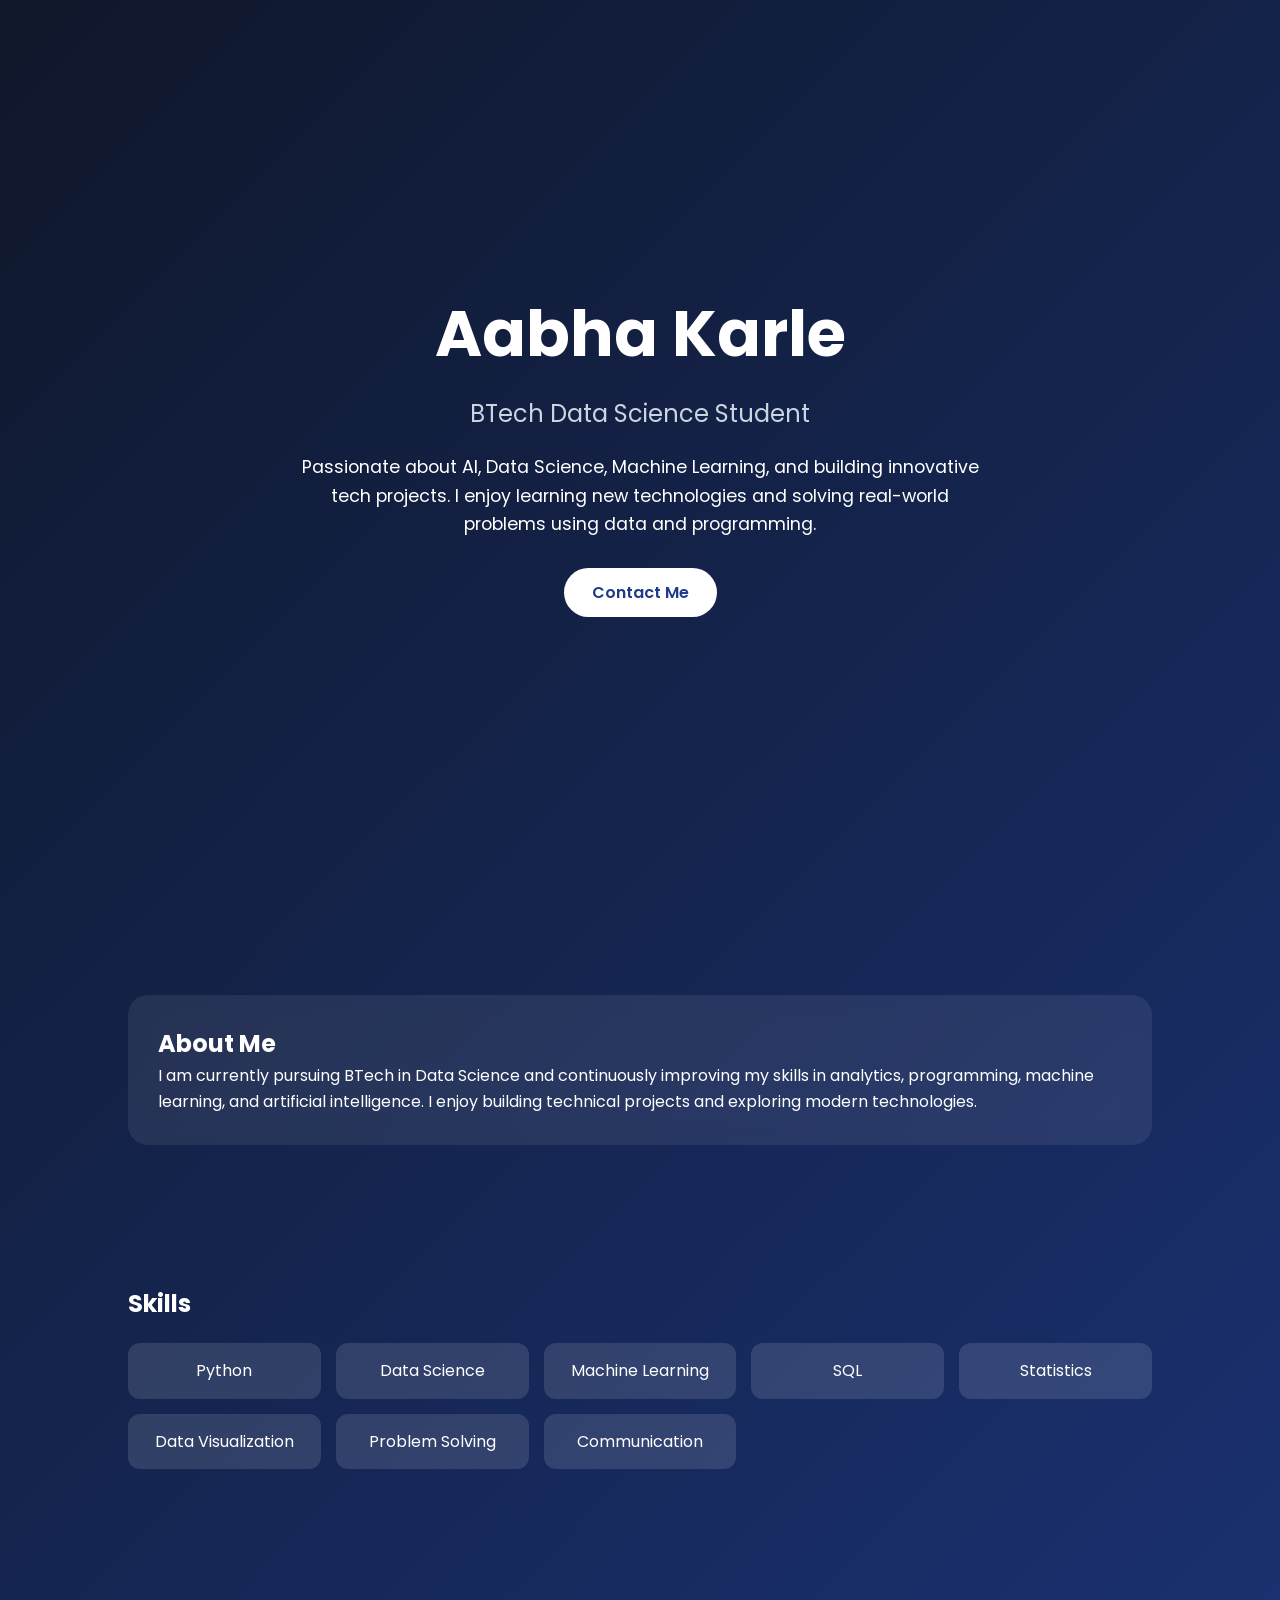
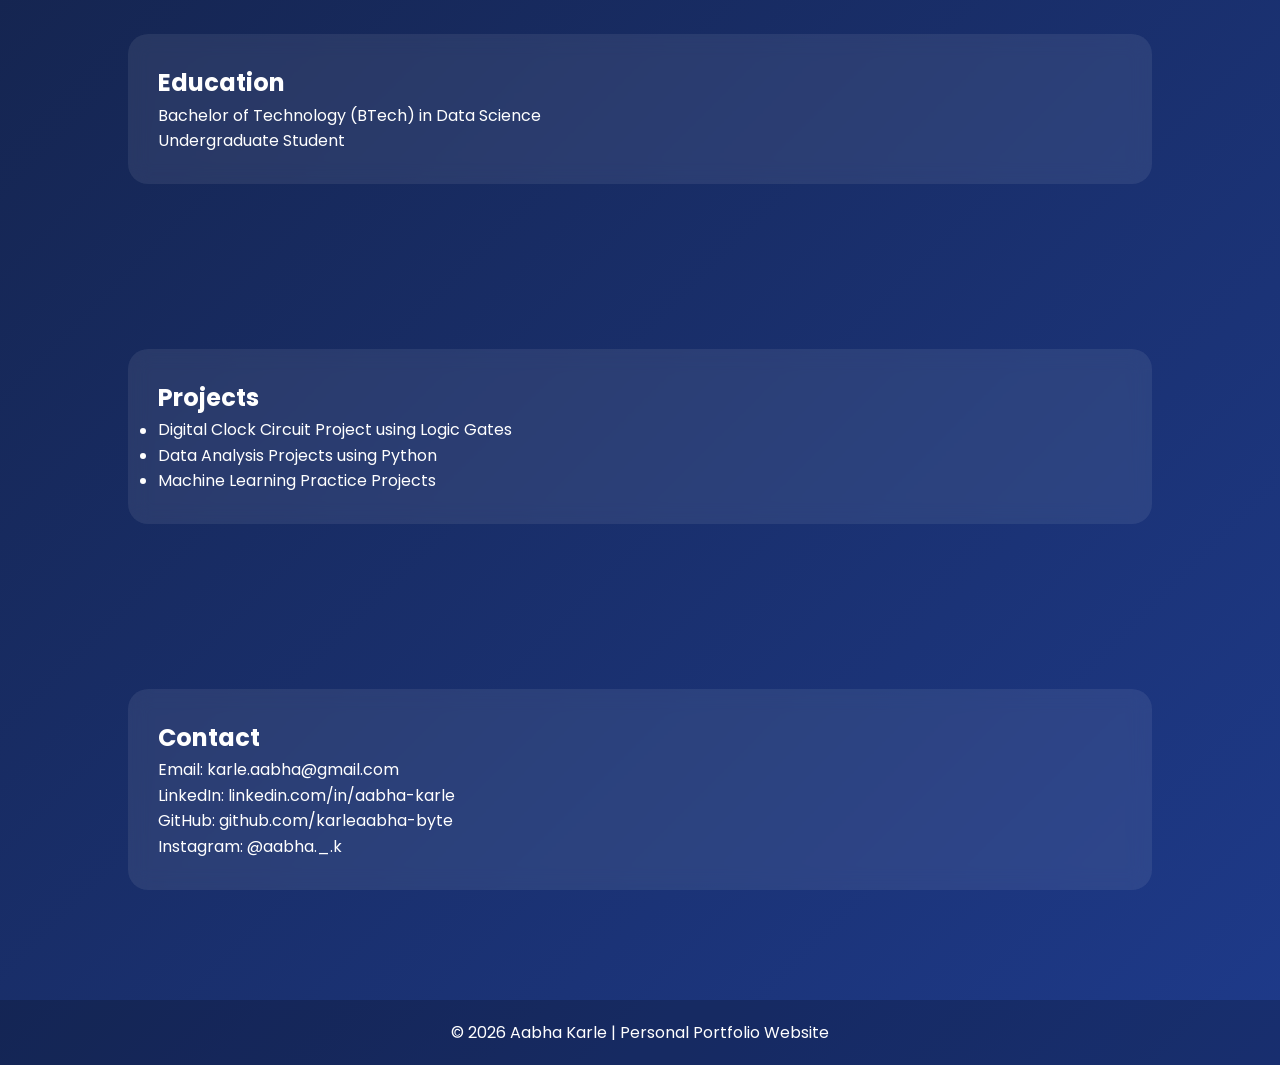
==== index.html @ b0f19ffc "Rename aabha_portfolio.html to index.html" ====
<!DOCTYPE html>
<html lang="en">
<head>
<meta charset="UTF-8">
<meta name="viewport" content="width=device-width, initial-scale=1.0">
<title>Aabha Karle | Portfolio</title>
<link href="https://fonts.googleapis.com/css2?family=Poppins:wght@300;400;600;700&display=swap" rel="stylesheet">
<style>
*{
    margin:0;
    padding:0;
    box-sizing:border-box;
    font-family:'Poppins',sans-serif;
}
body{
    background:linear-gradient(135deg,#0f172a,#1e3a8a);
    color:white;
    line-height:1.6;
}
header{
    min-height:100vh;
    display:flex;
    flex-direction:column;
    justify-content:center;
    align-items:center;
    text-align:center;
    padding:20px;
}
header h1{
    font-size:4rem;
    margin-bottom:10px;
}
header h2{
    font-weight:400;
    color:#cbd5e1;
    margin-bottom:20px;
}
header p{
    max-width:700px;
    font-size:1.1rem;
}
.btn{
    margin-top:30px;
    padding:12px 28px;
    background:white;
    color:#1e3a8a;
    text-decoration:none;
    border-radius:30px;
    font-weight:600;
}
section{
    padding:70px 10%;
}
.card{
    background:rgba(255,255,255,0.08);
    backdrop-filter:blur(10px);
    padding:30px;
    border-radius:20px;
    margin-top:25px;
}
.skills{
    display:grid;
    grid-template-columns:repeat(auto-fit,minmax(180px,1fr));
    gap:15px;
    margin-top:20px;
}
.skill{
    background:rgba(255,255,255,0.12);
    padding:15px;
    border-radius:12px;
    text-align:center;
}
.contact a{
    color:white;
    text-decoration:none;
}
footer{
    text-align:center;
    padding:20px;
    background:rgba(0,0,0,0.2);
    margin-top:40px;
}
</style>
</head>
<body>

<header>
    <h1>Aabha Karle</h1>
    <h2>BTech Data Science Student</h2>
    <p>
        Passionate about AI, Data Science, Machine Learning, and building innovative tech projects.
        I enjoy learning new technologies and solving real-world problems using data and programming.
    </p>
    <a class="btn" href="#contact">Contact Me</a>
</header>

<section>
    <div class="card">
        <h2>About Me</h2>
        <p>
            I am currently pursuing BTech in Data Science and continuously improving my skills in analytics,
            programming, machine learning, and artificial intelligence. I enjoy building technical projects
            and exploring modern technologies.
        </p>
    </div>
</section>

<section>
    <h2>Skills</h2>
    <div class="skills">
        <div class="skill">Python</div>
        <div class="skill">Data Science</div>
        <div class="skill">Machine Learning</div>
        <div class="skill">SQL</div>
        <div class="skill">Statistics</div>
        <div class="skill">Data Visualization</div>
        <div class="skill">Problem Solving</div>
        <div class="skill">Communication</div>
    </div>
</section>

<section>
    <div class="card">
        <h2>Education</h2>
        <p>Bachelor of Technology (BTech) in Data Science</p>
        <p>Undergraduate Student</p>
    </div>
</section>

<section>
    <div class="card">
        <h2>Projects</h2>
        <ul>
            <li>Digital Clock Circuit Project using Logic Gates</li>
            <li>Data Analysis Projects using Python</li>
            <li>Machine Learning Practice Projects</li>
        </ul>
    </div>
</section>

<section id="contact">
    <div class="card contact">
        <h2>Contact</h2>
        <p>Email: <a href="mailto:karle.aabha@gmail.com">karle.aabha@gmail.com</a></p>
        <p>LinkedIn: <a href="https://www.linkedin.com/in/aabha-karle" target="_blank">linkedin.com/in/aabha-karle</a></p>
        <p>GitHub: <a href="https://github.com/karleaabha-byte" target="_blank">github.com/karleaabha-byte</a></p>
        <p>Instagram: <a href="https://instagram.com/aabha._.k" target="_blank">@aabha._.k</a></p>
    </div>
</section>

<footer>
    © 2026 Aabha Karle | Personal Portfolio Website
</footer>

</body>
</html>
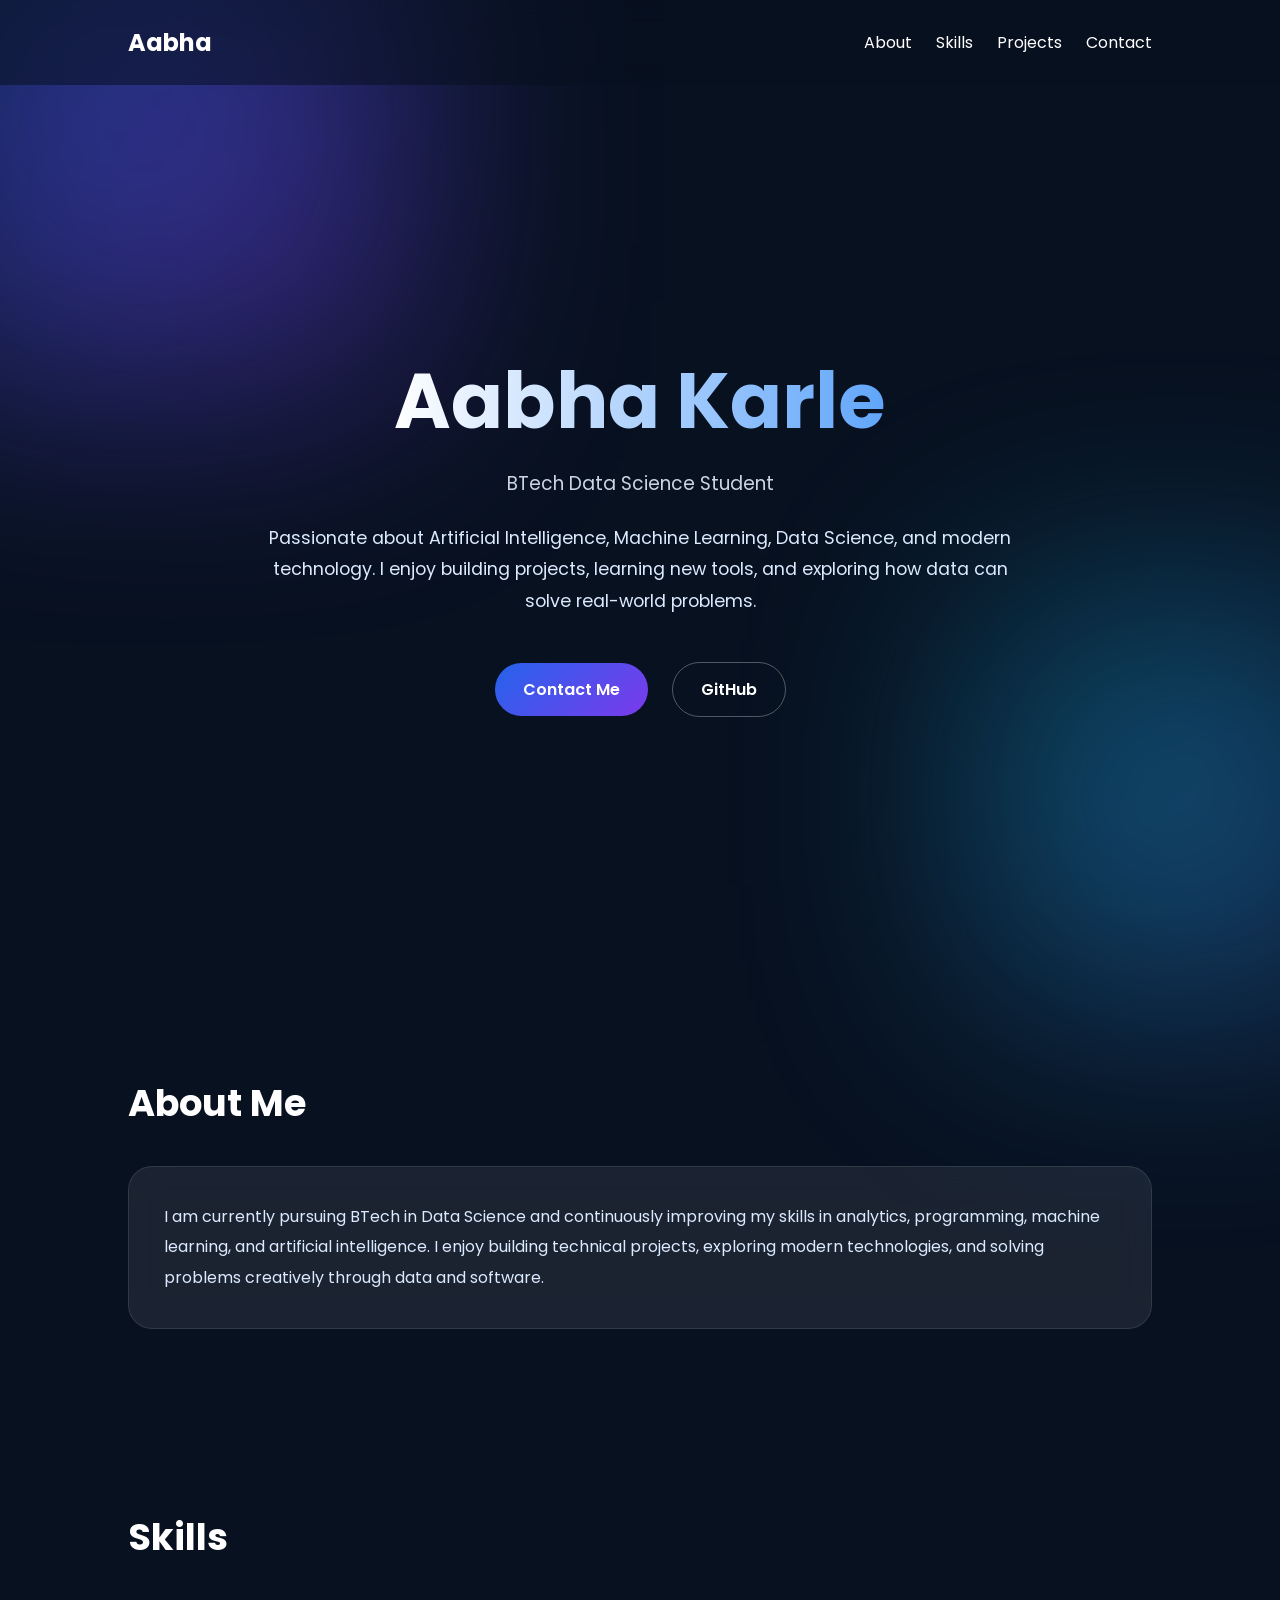
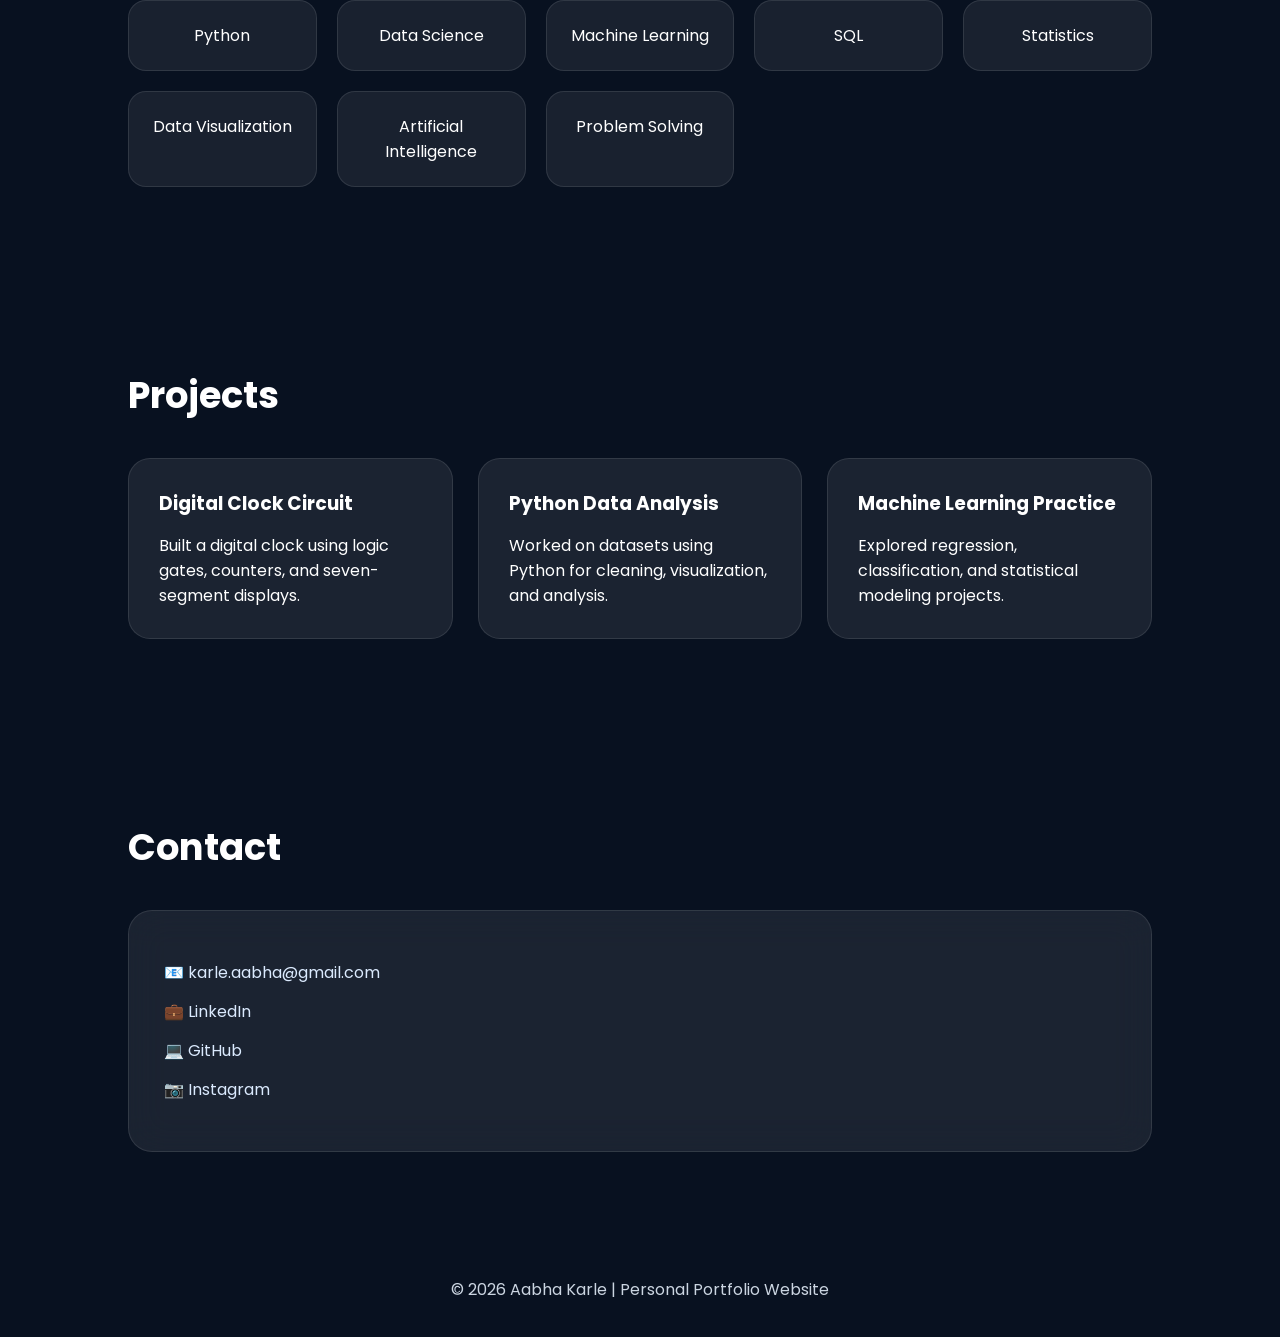
==== commit 511527bf: "Rename aabha_pretty_portfolio.html to index.html" ====
--- a/index.html
+++ b/index.html
@@ -5,7 +5,9 @@
 <meta charset="UTF-8">
 <meta name="viewport" content="width=device-width, initial-scale=1.0">
 <title>Aabha Karle | Portfolio</title>
-<link href="https://fonts.googleapis.com/css2?family=Poppins:wght@300;400;600;700&display=swap" rel="stylesheet">
+
+<link href="https://fonts.googleapis.com/css2?family=Poppins:wght@300;400;500;600;700&display=swap" rel="stylesheet">
+
 <style>
 *{
     margin:0;
@@ -13,139 +15,301 @@
     box-sizing:border-box;
     font-family:'Poppins',sans-serif;
 }
+
 body{
-    background:linear-gradient(135deg,#0f172a,#1e3a8a);
+    background:#081120;
     color:white;
-    line-height:1.6;
-}
-header{
+    overflow-x:hidden;
+}
+
+body::before{
+    content:'';
+    position:fixed;
+    width:500px;
+    height:500px;
+    background:linear-gradient(135deg,#2563eb,#7c3aed);
+    filter:blur(120px);
+    top:-120px;
+    left:-100px;
+    opacity:0.5;
+    z-index:-1;
+}
+
+body::after{
+    content:'';
+    position:fixed;
+    width:400px;
+    height:400px;
+    background:linear-gradient(135deg,#06b6d4,#3b82f6);
+    filter:blur(120px);
+    bottom:-100px;
+    right:-100px;
+    opacity:0.4;
+    z-index:-1;
+}
+
+nav{
+    display:flex;
+    justify-content:space-between;
+    align-items:center;
+    padding:25px 10%;
+    position:sticky;
+    top:0;
+    backdrop-filter:blur(12px);
+    background:rgba(8,17,32,0.55);
+}
+
+nav h2{
+    font-size:1.5rem;
+}
+
+nav a{
+    color:white;
+    text-decoration:none;
+    margin-left:20px;
+    transition:0.3s;
+}
+
+nav a:hover{
+    color:#60a5fa;
+}
+
+.hero{
     min-height:100vh;
     display:flex;
     flex-direction:column;
     justify-content:center;
     align-items:center;
     text-align:center;
-    padding:20px;
-}
-header h1{
-    font-size:4rem;
-    margin-bottom:10px;
-}
-header h2{
+    padding:40px 20px;
+}
+
+.hero h1{
+    font-size:4.8rem;
+    font-weight:700;
+    background:linear-gradient(to right,#ffffff,#60a5fa);
+    -webkit-background-clip:text;
+    -webkit-text-fill-color:transparent;
+}
+
+.hero h3{
+    margin-top:10px;
+    color:#cbd5e1;
     font-weight:400;
-    color:#cbd5e1;
-    margin-bottom:20px;
-}
-header p{
-    max-width:700px;
+}
+
+.hero p{
+    margin-top:25px;
+    max-width:750px;
+    color:#dbeafe;
+    line-height:1.8;
     font-size:1.1rem;
 }
+
+.hero-btns{
+    margin-top:35px;
+}
+
 .btn{
-    margin-top:30px;
-    padding:12px 28px;
-    background:white;
-    color:#1e3a8a;
+    display:inline-block;
+    padding:14px 28px;
+    border-radius:40px;
     text-decoration:none;
-    border-radius:30px;
+    margin:10px;
     font-weight:600;
-}
+    transition:0.3s;
+}
+
+.primary{
+    background:linear-gradient(135deg,#2563eb,#7c3aed);
+    color:white;
+}
+
+.secondary{
+    border:1px solid rgba(255,255,255,0.3);
+    color:white;
+}
+
+.btn:hover{
+    transform:translateY(-4px);
+}
+
 section{
-    padding:70px 10%;
-}
-.card{
+    padding:90px 10%;
+}
+
+.section-title{
+    font-size:2.3rem;
+    margin-bottom:35px;
+}
+
+.glass{
     background:rgba(255,255,255,0.08);
-    backdrop-filter:blur(10px);
-    padding:30px;
-    border-radius:20px;
-    margin-top:25px;
-}
-.skills{
+    border:1px solid rgba(255,255,255,0.1);
+    backdrop-filter:blur(18px);
+    border-radius:24px;
+    padding:35px;
+}
+
+.about p{
+    color:#dbeafe;
+    line-height:1.9;
+}
+
+.skills-grid{
     display:grid;
     grid-template-columns:repeat(auto-fit,minmax(180px,1fr));
-    gap:15px;
-    margin-top:20px;
-}
-.skill{
+    gap:20px;
+}
+
+.skill-card{
+    background:rgba(255,255,255,0.07);
+    border:1px solid rgba(255,255,255,0.1);
+    padding:22px;
+    border-radius:18px;
+    text-align:center;
+    transition:0.3s;
+}
+
+.skill-card:hover{
+    transform:translateY(-6px);
     background:rgba(255,255,255,0.12);
-    padding:15px;
-    border-radius:12px;
-    text-align:center;
-}
-.contact a{
-    color:white;
+}
+
+.projects{
+    display:grid;
+    grid-template-columns:repeat(auto-fit,minmax(280px,1fr));
+    gap:25px;
+}
+
+.project-card{
+    background:rgba(255,255,255,0.08);
+    border-radius:22px;
+    padding:30px;
+    border:1px solid rgba(255,255,255,0.1);
+    transition:0.3s;
+}
+
+.project-card:hover{
+    transform:translateY(-6px);
+}
+
+.project-card h3{
+    margin-bottom:15px;
+}
+
+.contact-links a{
+    display:block;
+    margin:14px 0;
+    color:#dbeafe;
     text-decoration:none;
 }
+
 footer{
     text-align:center;
-    padding:20px;
-    background:rgba(0,0,0,0.2);
-    margin-top:40px;
+    padding:35px;
+    color:#cbd5e1;
+}
+
+@media(max-width:768px){
+    .hero h1{
+        font-size:3rem;
+    }
+
+    nav{
+        padding:20px;
+    }
+
+    section{
+        padding:70px 6%;
+    }
 }
 </style>
 </head>
+
 <body>
 
-<header>
+<nav>
+    <h2>Aabha</h2>
+    <div>
+        <a href="#about">About</a>
+        <a href="#skills">Skills</a>
+        <a href="#projects">Projects</a>
+        <a href="#contact">Contact</a>
+    </div>
+</nav>
+
+<section class="hero">
     <h1>Aabha Karle</h1>
-    <h2>BTech Data Science Student</h2>
+    <h3>BTech Data Science Student</h3>
+
     <p>
-        Passionate about AI, Data Science, Machine Learning, and building innovative tech projects.
-        I enjoy learning new technologies and solving real-world problems using data and programming.
+        Passionate about Artificial Intelligence, Machine Learning, Data Science, and modern technology.
+        I enjoy building projects, learning new tools, and exploring how data can solve real-world problems.
     </p>
-    <a class="btn" href="#contact">Contact Me</a>
-</header>
-
-<section>
-    <div class="card">
-        <h2>About Me</h2>
+
+    <div class="hero-btns">
+        <a class="btn primary" href="#contact">Contact Me</a>
+        <a class="btn secondary" href="https://github.com/karleaabha-byte" target="_blank">GitHub</a>
+    </div>
+</section>
+
+<section id="about">
+    <h2 class="section-title">About Me</h2>
+
+    <div class="glass about">
         <p>
             I am currently pursuing BTech in Data Science and continuously improving my skills in analytics,
-            programming, machine learning, and artificial intelligence. I enjoy building technical projects
-            and exploring modern technologies.
+            programming, machine learning, and artificial intelligence. I enjoy building technical projects,
+            exploring modern technologies, and solving problems creatively through data and software.
         </p>
     </div>
 </section>
 
-<section>
-    <h2>Skills</h2>
-    <div class="skills">
-        <div class="skill">Python</div>
-        <div class="skill">Data Science</div>
-        <div class="skill">Machine Learning</div>
-        <div class="skill">SQL</div>
-        <div class="skill">Statistics</div>
-        <div class="skill">Data Visualization</div>
-        <div class="skill">Problem Solving</div>
-        <div class="skill">Communication</div>
-    </div>
-</section>
-
-<section>
-    <div class="card">
-        <h2>Education</h2>
-        <p>Bachelor of Technology (BTech) in Data Science</p>
-        <p>Undergraduate Student</p>
-    </div>
-</section>
-
-<section>
-    <div class="card">
-        <h2>Projects</h2>
-        <ul>
-            <li>Digital Clock Circuit Project using Logic Gates</li>
-            <li>Data Analysis Projects using Python</li>
-            <li>Machine Learning Practice Projects</li>
-        </ul>
+<section id="skills">
+    <h2 class="section-title">Skills</h2>
+
+    <div class="skills-grid">
+        <div class="skill-card">Python</div>
+        <div class="skill-card">Data Science</div>
+        <div class="skill-card">Machine Learning</div>
+        <div class="skill-card">SQL</div>
+        <div class="skill-card">Statistics</div>
+        <div class="skill-card">Data Visualization</div>
+        <div class="skill-card">Artificial Intelligence</div>
+        <div class="skill-card">Problem Solving</div>
+    </div>
+</section>
+
+<section id="projects">
+    <h2 class="section-title">Projects</h2>
+
+    <div class="projects">
+        <div class="project-card">
+            <h3>Digital Clock Circuit</h3>
+            <p>Built a digital clock using logic gates, counters, and seven-segment displays.</p>
+        </div>
+
+        <div class="project-card">
+            <h3>Python Data Analysis</h3>
+            <p>Worked on datasets using Python for cleaning, visualization, and analysis.</p>
+        </div>
+
+        <div class="project-card">
+            <h3>Machine Learning Practice</h3>
+            <p>Explored regression, classification, and statistical modeling projects.</p>
+        </div>
     </div>
 </section>
 
 <section id="contact">
-    <div class="card contact">
-        <h2>Contact</h2>
-        <p>Email: <a href="mailto:karle.aabha@gmail.com">karle.aabha@gmail.com</a></p>
-        <p>LinkedIn: <a href="https://www.linkedin.com/in/aabha-karle" target="_blank">linkedin.com/in/aabha-karle</a></p>
-        <p>GitHub: <a href="https://github.com/karleaabha-byte" target="_blank">github.com/karleaabha-byte</a></p>
-        <p>Instagram: <a href="https://instagram.com/aabha._.k" target="_blank">@aabha._.k</a></p>
+    <h2 class="section-title">Contact</h2>
+
+    <div class="glass contact-links">
+        <a href="mailto:karle.aabha@gmail.com">📧 karle.aabha@gmail.com</a>
+        <a href="https://www.linkedin.com/in/aabha-karle" target="_blank">💼 LinkedIn</a>
+        <a href="https://github.com/karleaabha-byte" target="_blank">💻 GitHub</a>
+        <a href="https://instagram.com/aabha._.k" target="_blank">📷 Instagram</a>
     </div>
 </section>
 
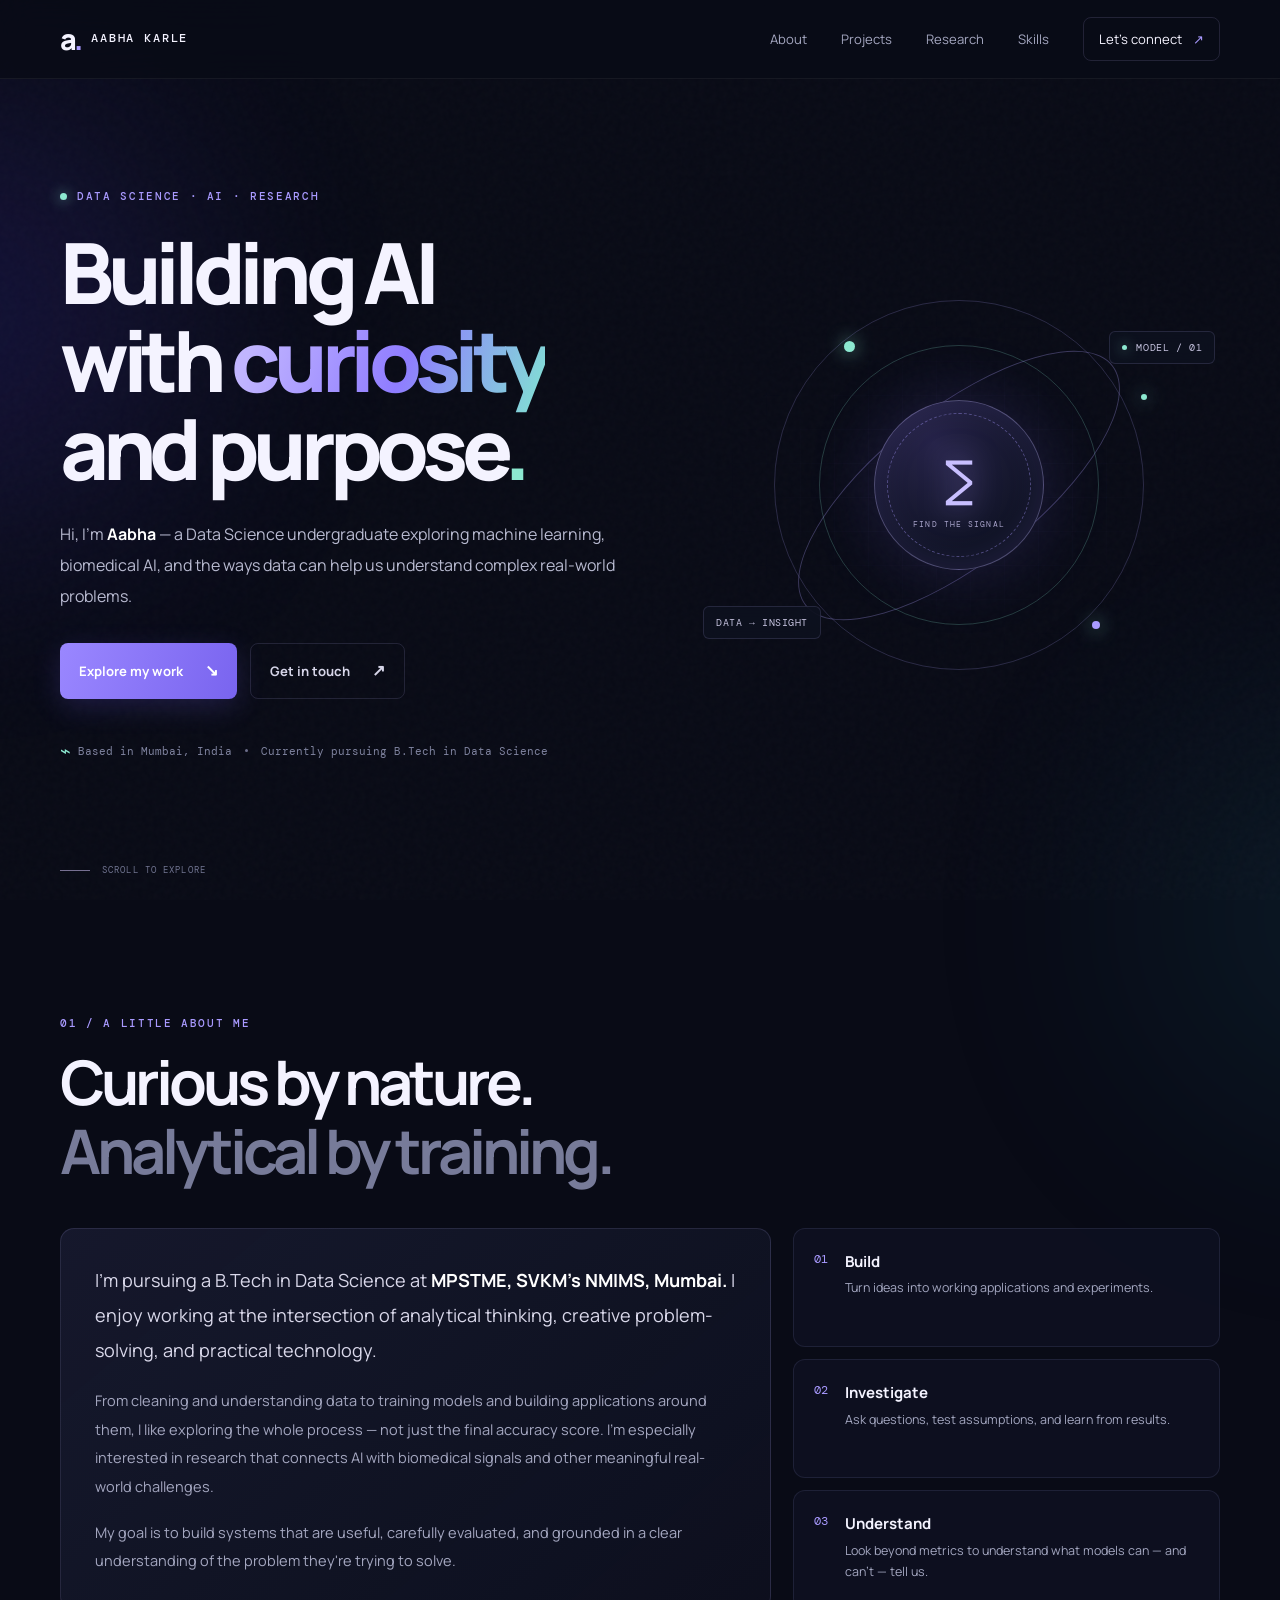
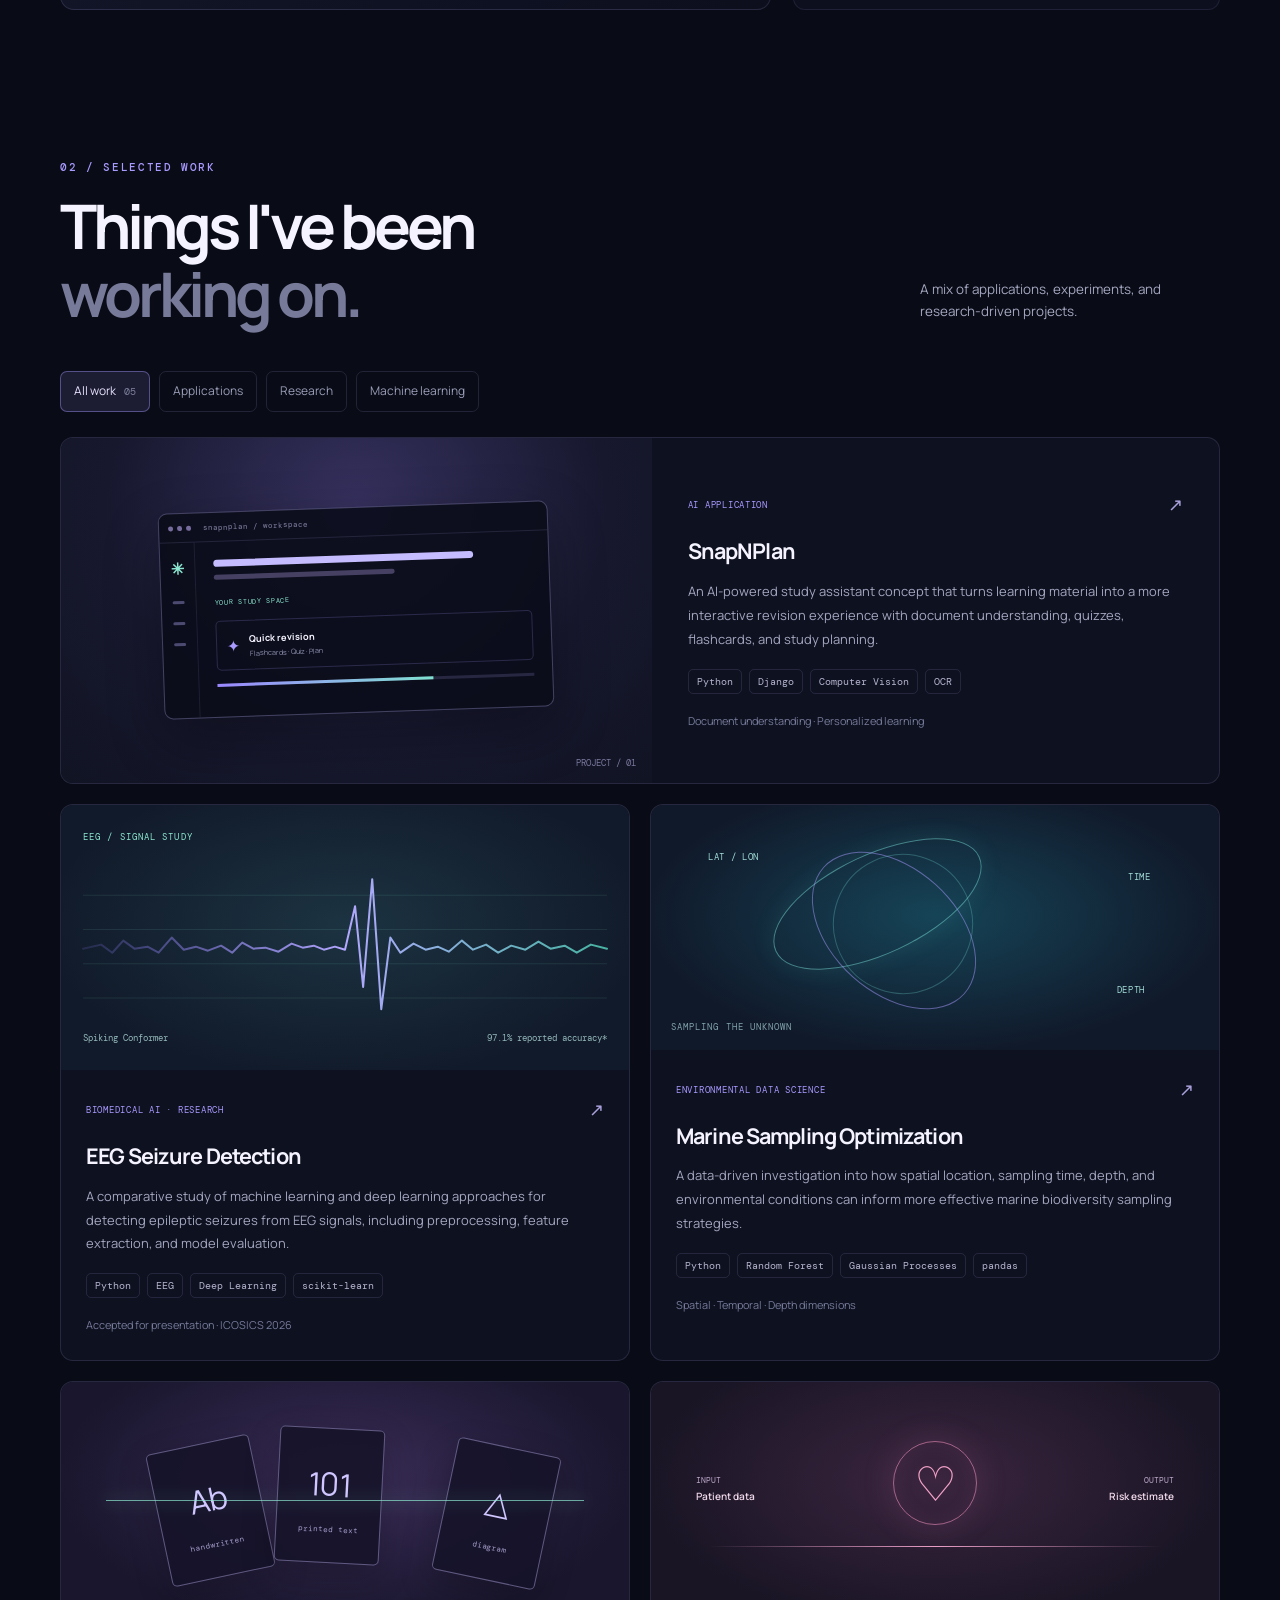
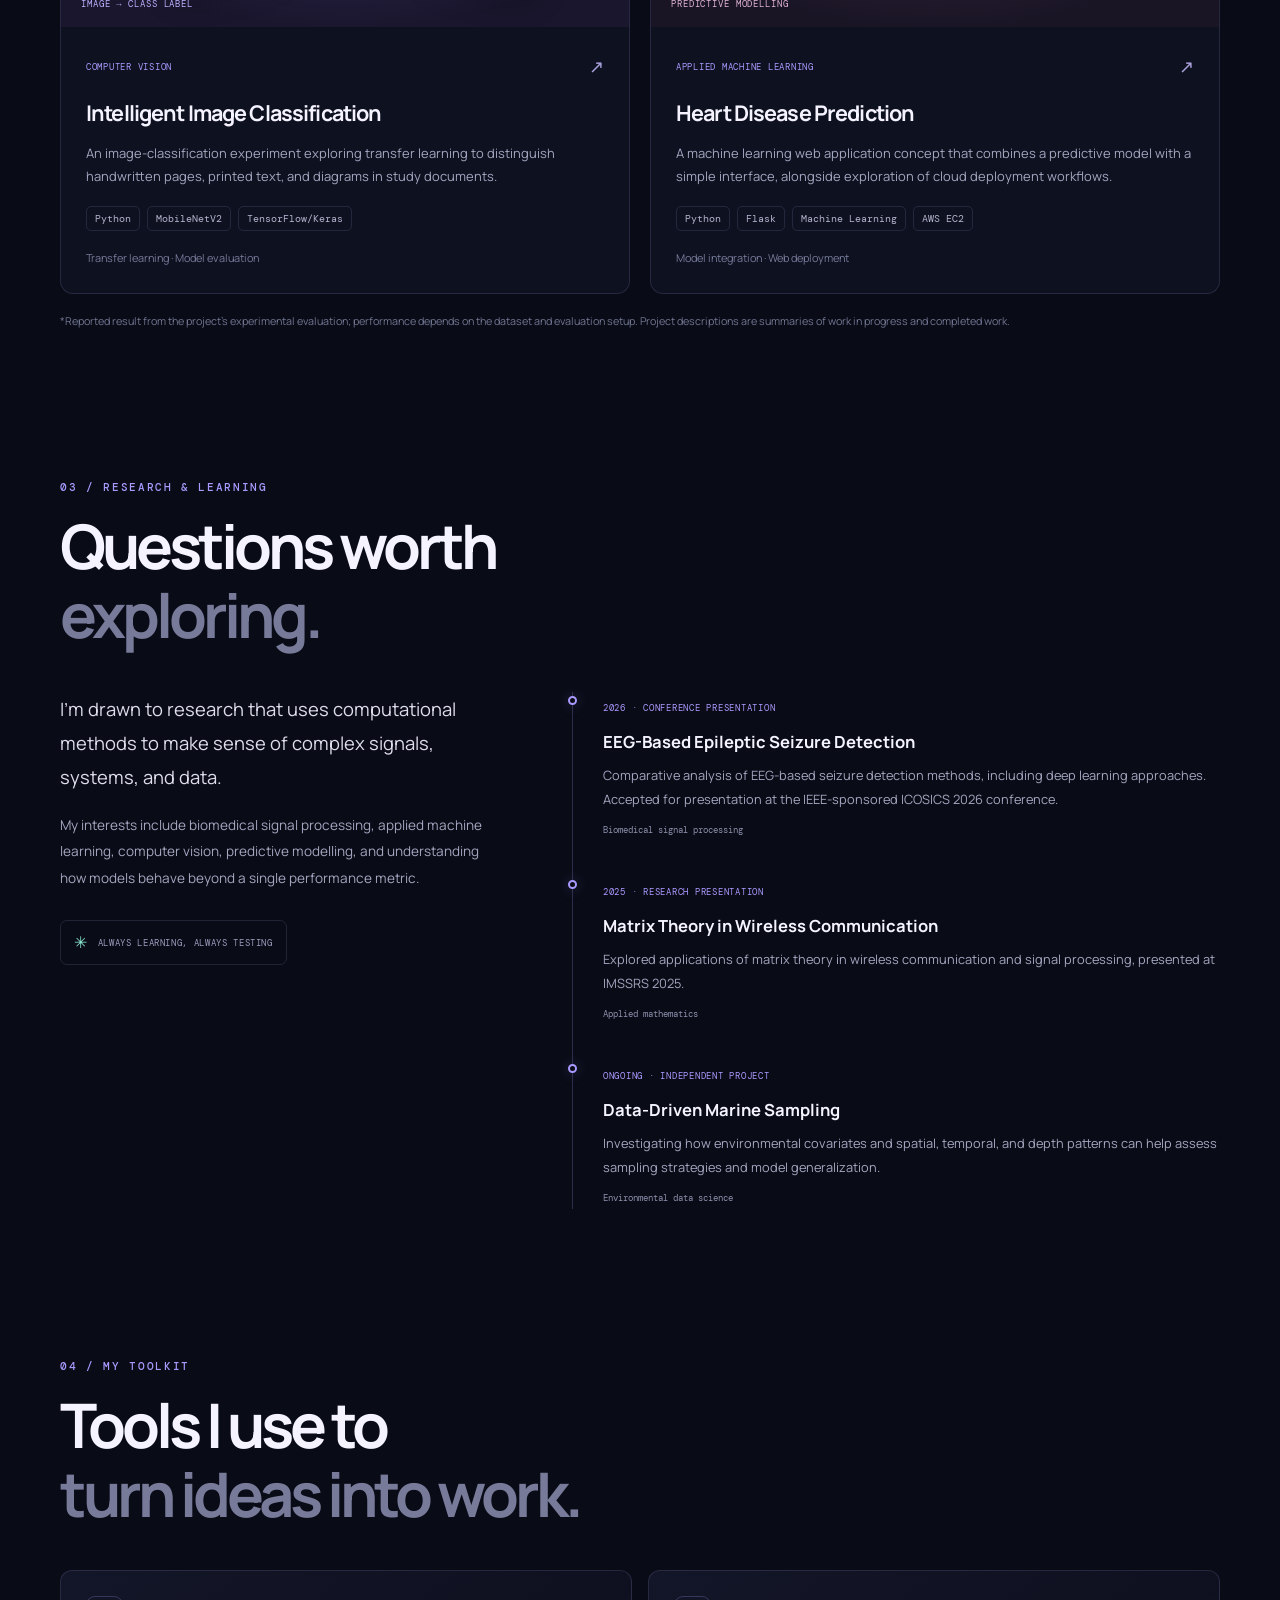
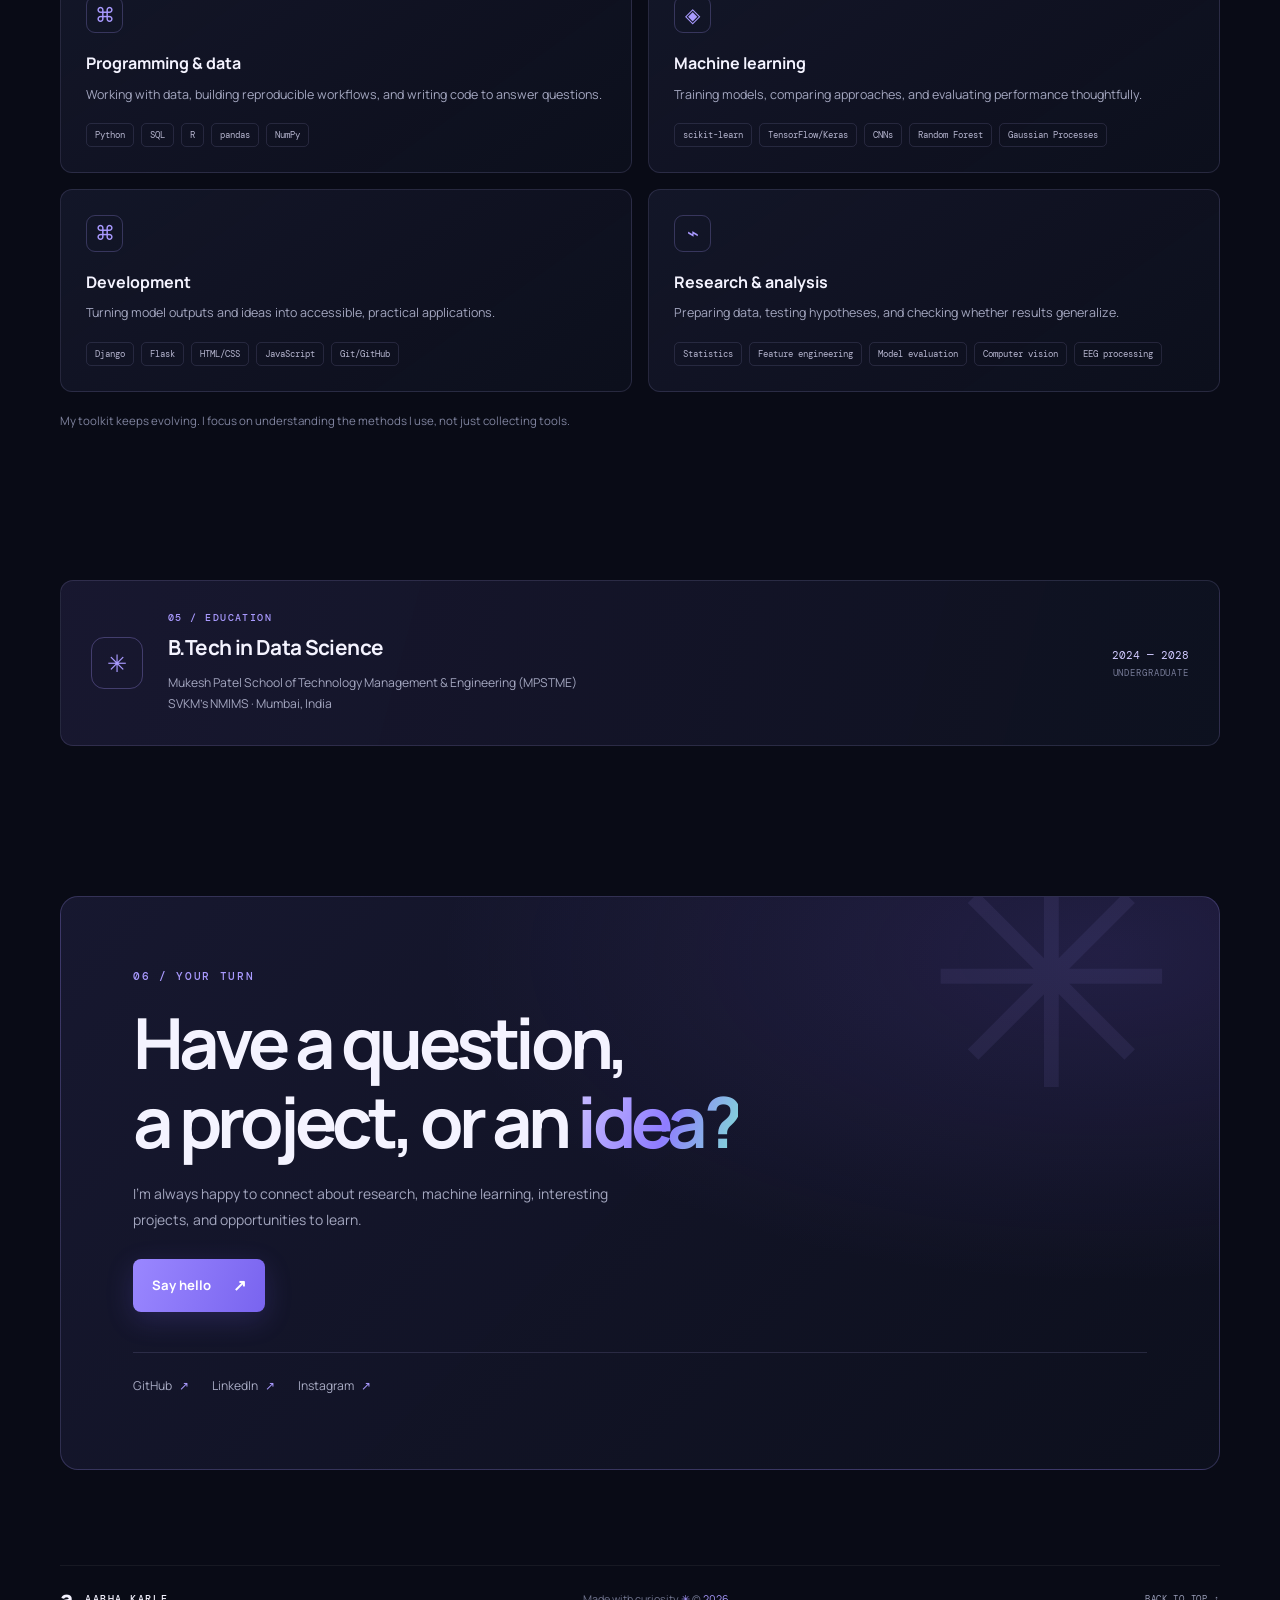
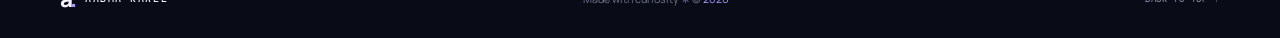
==== commit 4cb9450c: "Add files via upload" ====
--- a/index.html
+++ b/index.html
@@ -1,321 +1,279 @@
-
 <!DOCTYPE html>
 <html lang="en">
 <head>
-<meta charset="UTF-8">
-<meta name="viewport" content="width=device-width, initial-scale=1.0">
-<title>Aabha Karle | Portfolio</title>
-
-<link href="https://fonts.googleapis.com/css2?family=Poppins:wght@300;400;500;600;700&display=swap" rel="stylesheet">
-
-<style>
-*{
-    margin:0;
-    padding:0;
-    box-sizing:border-box;
-    font-family:'Poppins',sans-serif;
-}
-
-body{
-    background:#081120;
-    color:white;
-    overflow-x:hidden;
-}
-
-body::before{
-    content:'';
-    position:fixed;
-    width:500px;
-    height:500px;
-    background:linear-gradient(135deg,#2563eb,#7c3aed);
-    filter:blur(120px);
-    top:-120px;
-    left:-100px;
-    opacity:0.5;
-    z-index:-1;
-}
-
-body::after{
-    content:'';
-    position:fixed;
-    width:400px;
-    height:400px;
-    background:linear-gradient(135deg,#06b6d4,#3b82f6);
-    filter:blur(120px);
-    bottom:-100px;
-    right:-100px;
-    opacity:0.4;
-    z-index:-1;
-}
-
-nav{
-    display:flex;
-    justify-content:space-between;
-    align-items:center;
-    padding:25px 10%;
-    position:sticky;
-    top:0;
-    backdrop-filter:blur(12px);
-    background:rgba(8,17,32,0.55);
-}
-
-nav h2{
-    font-size:1.5rem;
-}
-
-nav a{
-    color:white;
-    text-decoration:none;
-    margin-left:20px;
-    transition:0.3s;
-}
-
-nav a:hover{
-    color:#60a5fa;
-}
-
-.hero{
-    min-height:100vh;
-    display:flex;
-    flex-direction:column;
-    justify-content:center;
-    align-items:center;
-    text-align:center;
-    padding:40px 20px;
-}
-
-.hero h1{
-    font-size:4.8rem;
-    font-weight:700;
-    background:linear-gradient(to right,#ffffff,#60a5fa);
-    -webkit-background-clip:text;
-    -webkit-text-fill-color:transparent;
-}
-
-.hero h3{
-    margin-top:10px;
-    color:#cbd5e1;
-    font-weight:400;
-}
-
-.hero p{
-    margin-top:25px;
-    max-width:750px;
-    color:#dbeafe;
-    line-height:1.8;
-    font-size:1.1rem;
-}
-
-.hero-btns{
-    margin-top:35px;
-}
-
-.btn{
-    display:inline-block;
-    padding:14px 28px;
-    border-radius:40px;
-    text-decoration:none;
-    margin:10px;
-    font-weight:600;
-    transition:0.3s;
-}
-
-.primary{
-    background:linear-gradient(135deg,#2563eb,#7c3aed);
-    color:white;
-}
-
-.secondary{
-    border:1px solid rgba(255,255,255,0.3);
-    color:white;
-}
-
-.btn:hover{
-    transform:translateY(-4px);
-}
-
-section{
-    padding:90px 10%;
-}
-
-.section-title{
-    font-size:2.3rem;
-    margin-bottom:35px;
-}
-
-.glass{
-    background:rgba(255,255,255,0.08);
-    border:1px solid rgba(255,255,255,0.1);
-    backdrop-filter:blur(18px);
-    border-radius:24px;
-    padding:35px;
-}
-
-.about p{
-    color:#dbeafe;
-    line-height:1.9;
-}
-
-.skills-grid{
-    display:grid;
-    grid-template-columns:repeat(auto-fit,minmax(180px,1fr));
-    gap:20px;
-}
-
-.skill-card{
-    background:rgba(255,255,255,0.07);
-    border:1px solid rgba(255,255,255,0.1);
-    padding:22px;
-    border-radius:18px;
-    text-align:center;
-    transition:0.3s;
-}
-
-.skill-card:hover{
-    transform:translateY(-6px);
-    background:rgba(255,255,255,0.12);
-}
-
-.projects{
-    display:grid;
-    grid-template-columns:repeat(auto-fit,minmax(280px,1fr));
-    gap:25px;
-}
-
-.project-card{
-    background:rgba(255,255,255,0.08);
-    border-radius:22px;
-    padding:30px;
-    border:1px solid rgba(255,255,255,0.1);
-    transition:0.3s;
-}
-
-.project-card:hover{
-    transform:translateY(-6px);
-}
-
-.project-card h3{
-    margin-bottom:15px;
-}
-
-.contact-links a{
-    display:block;
-    margin:14px 0;
-    color:#dbeafe;
-    text-decoration:none;
-}
-
-footer{
-    text-align:center;
-    padding:35px;
-    color:#cbd5e1;
-}
-
-@media(max-width:768px){
-    .hero h1{
-        font-size:3rem;
-    }
-
-    nav{
-        padding:20px;
-    }
-
-    section{
-        padding:70px 6%;
-    }
-}
-</style>
+  <meta charset="UTF-8">
+  <meta name="viewport" content="width=device-width, initial-scale=1.0">
+  <meta name="theme-color" content="#090b16">
+  <meta name="description" content="Aabha Karle — Data Science student exploring machine learning, biomedical AI, and data-driven research.">
+  <title>Aabha Karle | Data Science & AI</title>
+  <link rel="preconnect" href="https://fonts.googleapis.com">
+  <link rel="preconnect" href="https://fonts.gstatic.com" crossorigin>
+  <link href="https://fonts.googleapis.com/css2?family=DM+Mono:wght@400;500&family=Manrope:wght@400;500;600;700;800&display=swap" rel="stylesheet">
+  <link rel="stylesheet" href="style.css">
+  <script src="script.js" defer></script>
 </head>
-
 <body>
-
-<nav>
-    <h2>Aabha</h2>
-    <div>
+  <div class="noise" aria-hidden="true"></div>
+  <div class="ambient ambient-one" aria-hidden="true"></div>
+  <div class="ambient ambient-two" aria-hidden="true"></div>
+
+  <header class="site-header" id="top">
+    <nav class="nav shell" aria-label="Main navigation">
+      <a class="brand" href="#home" aria-label="Aabha Karle home">
+        <span class="brand-mark">a<span>.</span></span>
+        <span class="brand-name">AABHA KARLE</span>
+      </a>
+      <button class="menu-toggle" id="menu-toggle" aria-label="Open navigation menu" aria-expanded="false" aria-controls="nav-links">
+        <span></span><span></span>
+      </button>
+      <div class="nav-links" id="nav-links">
         <a href="#about">About</a>
+        <a href="#projects">Projects</a>
+        <a href="#research">Research</a>
         <a href="#skills">Skills</a>
-        <a href="#projects">Projects</a>
-        <a href="#contact">Contact</a>
-    </div>
-</nav>
-
-<section class="hero">
-    <h1>Aabha Karle</h1>
-    <h3>BTech Data Science Student</h3>
-
-    <p>
-        Passionate about Artificial Intelligence, Machine Learning, Data Science, and modern technology.
-        I enjoy building projects, learning new tools, and exploring how data can solve real-world problems.
-    </p>
-
-    <div class="hero-btns">
-        <a class="btn primary" href="#contact">Contact Me</a>
-        <a class="btn secondary" href="https://github.com/karleaabha-byte" target="_blank">GitHub</a>
-    </div>
-</section>
-
-<section id="about">
-    <h2 class="section-title">About Me</h2>
-
-    <div class="glass about">
-        <p>
-            I am currently pursuing BTech in Data Science and continuously improving my skills in analytics,
-            programming, machine learning, and artificial intelligence. I enjoy building technical projects,
-            exploring modern technologies, and solving problems creatively through data and software.
-        </p>
-    </div>
-</section>
-
-<section id="skills">
-    <h2 class="section-title">Skills</h2>
-
-    <div class="skills-grid">
-        <div class="skill-card">Python</div>
-        <div class="skill-card">Data Science</div>
-        <div class="skill-card">Machine Learning</div>
-        <div class="skill-card">SQL</div>
-        <div class="skill-card">Statistics</div>
-        <div class="skill-card">Data Visualization</div>
-        <div class="skill-card">Artificial Intelligence</div>
-        <div class="skill-card">Problem Solving</div>
-    </div>
-</section>
-
-<section id="projects">
-    <h2 class="section-title">Projects</h2>
-
-    <div class="projects">
-        <div class="project-card">
-            <h3>Digital Clock Circuit</h3>
-            <p>Built a digital clock using logic gates, counters, and seven-segment displays.</p>
-        </div>
-
-        <div class="project-card">
-            <h3>Python Data Analysis</h3>
-            <p>Worked on datasets using Python for cleaning, visualization, and analysis.</p>
-        </div>
-
-        <div class="project-card">
-            <h3>Machine Learning Practice</h3>
-            <p>Explored regression, classification, and statistical modeling projects.</p>
-        </div>
-    </div>
-</section>
-
-<section id="contact">
-    <h2 class="section-title">Contact</h2>
-
-    <div class="glass contact-links">
-        <a href="mailto:karle.aabha@gmail.com">📧 karle.aabha@gmail.com</a>
-        <a href="https://www.linkedin.com/in/aabha-karle" target="_blank">💼 LinkedIn</a>
-        <a href="https://github.com/karleaabha-byte" target="_blank">💻 GitHub</a>
-        <a href="https://instagram.com/aabha._.k" target="_blank">📷 Instagram</a>
-    </div>
-</section>
-
-<footer>
-    © 2026 Aabha Karle | Personal Portfolio Website
-</footer>
-
+        <a class="nav-contact" href="#contact">Let's connect <span>↗</span></a>
+      </div>
+    </nav>
+  </header>
+
+  <main>
+    <section class="hero shell section" id="home">
+      <div class="hero-copy">
+        <div class="eyebrow"><span class="status-dot"></span> DATA SCIENCE · AI · RESEARCH</div>
+        <h1>Building AI<br>with <span class="gradient-text">curiosity</span><br>and purpose<span class="period">.</span></h1>
+        <p class="hero-intro">Hi, I'm <strong>Aabha</strong> — a Data Science undergraduate exploring machine learning, biomedical AI, and the ways data can help us understand complex real-world problems.</p>
+        <div class="hero-actions">
+          <a class="button button-primary" href="#projects">Explore my work <span>↘</span></a>
+          <a class="button button-quiet" href="#contact">Get in touch <span>↗</span></a>
+        </div>
+        <div class="hero-meta">
+          <span><span class="meta-icon">⌁</span> Based in Mumbai, India</span>
+          <span class="meta-divider"></span>
+          <span>Currently pursuing B.Tech in Data Science</span>
+        </div>
+      </div>
+
+      <div class="hero-art" aria-label="Decorative abstract data visualization">
+        <div class="orbit orbit-outer"></div>
+        <div class="orbit orbit-inner"></div>
+        <div class="orbit orbit-tilt"></div>
+        <div class="core">
+          <div class="core-glow"></div>
+          <span class="core-symbol">∑</span>
+          <span class="core-caption">FIND THE SIGNAL</span>
+        </div>
+        <span class="orbit-node node-one"></span>
+        <span class="orbit-node node-two"></span>
+        <span class="orbit-node node-three"></span>
+        <div class="floating-label label-top"><span class="label-pulse"></span> MODEL / 01</div>
+        <div class="floating-label label-bottom">DATA → INSIGHT</div>
+        <div class="art-grid"></div>
+      </div>
+      <a class="scroll-cue" href="#about"><span></span> SCROLL TO EXPLORE</a>
+    </section>
+
+    <section class="section shell" id="about">
+      <div class="section-heading reveal">
+        <p class="eyebrow">01 / A LITTLE ABOUT ME</p>
+        <h2>Curious by nature.<br><span class="muted-heading">Analytical by training.</span></h2>
+      </div>
+      <div class="about-layout">
+        <div class="about-main glass-panel reveal">
+          <p class="large-copy">I'm pursuing a B.Tech in Data Science at <strong>MPSTME, SVKM's NMIMS, Mumbai.</strong> I enjoy working at the intersection of analytical thinking, creative problem-solving, and practical technology.</p>
+          <p>From cleaning and understanding data to training models and building applications around them, I like exploring the whole process — not just the final accuracy score. I'm especially interested in research that connects AI with biomedical signals and other meaningful real-world challenges.</p>
+          <p>My goal is to build systems that are useful, carefully evaluated, and grounded in a clear understanding of the problem they're trying to solve.</p>
+        </div>
+        <aside class="about-side reveal">
+          <div class="mini-card">
+            <span class="mini-number">01</span>
+            <div><h3>Build</h3><p>Turn ideas into working applications and experiments.</p></div>
+          </div>
+          <div class="mini-card">
+            <span class="mini-number">02</span>
+            <div><h3>Investigate</h3><p>Ask questions, test assumptions, and learn from results.</p></div>
+          </div>
+          <div class="mini-card">
+            <span class="mini-number">03</span>
+            <div><h3>Understand</h3><p>Look beyond metrics to understand what models can — and can't — tell us.</p></div>
+          </div>
+        </aside>
+      </div>
+    </section>
+
+    <section class="section shell" id="projects">
+      <div class="section-heading reveal">
+        <p class="eyebrow">02 / SELECTED WORK</p>
+        <div class="heading-row">
+          <h2>Things I've been<br><span class="muted-heading">working on.</span></h2>
+          <p class="heading-note">A mix of applications, experiments, and research-driven projects.</p>
+        </div>
+      </div>
+      <div class="filter-row reveal" role="group" aria-label="Filter projects">
+        <button class="filter-button active" data-filter="all" aria-pressed="true">All work <span>05</span></button>
+        <button class="filter-button" data-filter="application" aria-pressed="false">Applications</button>
+        <button class="filter-button" data-filter="research" aria-pressed="false">Research</button>
+        <button class="filter-button" data-filter="ml" aria-pressed="false">Machine learning</button>
+      </div>
+
+      <div class="project-grid" id="project-grid">
+        <article class="project-card project-featured reveal" data-category="application ml">
+          <div class="project-visual visual-study">
+            <div class="visual-window">
+              <div class="window-bar"><span></span><span></span><span></span><i>snapnplan / workspace</i></div>
+              <div class="study-layout">
+                <div class="study-sidebar"><b>✳</b><span></span><span></span><span></span></div>
+                <div class="study-content"><div class="study-line wide"></div><div class="study-line"></div><div class="study-chip">YOUR STUDY SPACE</div><div class="study-box"><span>✦</span><div><b>Quick revision</b><small>Flashcards · Quiz · Plan</small></div></div><div class="study-progress"><span></span></div></div>
+              </div>
+            </div>
+            <span class="visual-index">PROJECT / 01</span>
+          </div>
+          <div class="project-info">
+            <div class="project-topline"><span class="project-type">AI APPLICATION</span><span class="project-arrow">↗</span></div>
+            <h3>SnapNPlan</h3>
+            <p>An AI-powered study assistant concept that turns learning material into a more interactive revision experience with document understanding, quizzes, flashcards, and study planning.</p>
+            <div class="tag-list"><span>Python</span><span>Django</span><span>Computer Vision</span><span>OCR</span></div>
+            <span class="project-note">Document understanding · Personalized learning</span>
+          </div>
+        </article>
+
+        <article class="project-card reveal" data-category="research ml">
+          <div class="project-visual visual-eeg">
+            <div class="signal-label">EEG / SIGNAL STUDY</div>
+            <svg class="signal-chart" viewBox="0 0 520 170" role="img" aria-label="Illustrative EEG waveform">
+              <defs><linearGradient id="wave" x1="0" x2="1"><stop offset="0" stop-color="#8b7cff" stop-opacity=".15"/><stop offset=".5" stop-color="#b3a7ff"/><stop offset="1" stop-color="#55d6be" stop-opacity=".8"/></linearGradient></defs>
+              <g class="chart-lines"><path d="M0 34H520M0 68H520M0 102H520M0 136H520"/></g>
+              <path class="wave-line" d="M0 87 L18 83 L29 91 L40 79 L51 87 L64 85 L75 91 L88 76 L100 88 L112 85 L124 89 L137 84 L148 91 L158 81 L169 87 L181 86 L194 90 L207 82 L218 86 L229 84 L239 88 L250 85 L260 88 L270 45 L278 125 L287 18 L296 147 L305 76 L315 91 L328 82 L340 88 L352 85 L363 90 L376 79 L387 88 L400 83 L412 91 L425 84 L439 88 L452 80 L464 87 L478 84 L490 91 L504 83 L520 87"/>
+            </svg>
+            <div class="signal-footer"><span>Spiking Conformer</span><span>97.1% reported accuracy*</span></div>
+          </div>
+          <div class="project-info">
+            <div class="project-topline"><span class="project-type">BIOMEDICAL AI · RESEARCH</span><span class="project-arrow">↗</span></div>
+            <h3>EEG Seizure Detection</h3>
+            <p>A comparative study of machine learning and deep learning approaches for detecting epileptic seizures from EEG signals, including preprocessing, feature extraction, and model evaluation.</p>
+            <div class="tag-list"><span>Python</span><span>EEG</span><span>Deep Learning</span><span>scikit-learn</span></div>
+            <span class="project-note">Accepted for presentation · ICOSICS 2026</span>
+          </div>
+        </article>
+
+        <article class="project-card reveal" data-category="research ml">
+          <div class="project-visual visual-ocean">
+            <div class="ocean-orb orb-one"></div><div class="ocean-orb orb-two"></div><div class="ocean-orb orb-three"></div>
+            <div class="ocean-data data-one">LAT / LON</div><div class="ocean-data data-two">DEPTH</div><div class="ocean-data data-three">TIME</div>
+            <div class="ocean-bottom">SAMPLING THE UNKNOWN</div>
+          </div>
+          <div class="project-info">
+            <div class="project-topline"><span class="project-type">ENVIRONMENTAL DATA SCIENCE</span><span class="project-arrow">↗</span></div>
+            <h3>Marine Sampling Optimization</h3>
+            <p>A data-driven investigation into how spatial location, sampling time, depth, and environmental conditions can inform more effective marine biodiversity sampling strategies.</p>
+            <div class="tag-list"><span>Python</span><span>Random Forest</span><span>Gaussian Processes</span><span>pandas</span></div>
+            <span class="project-note">Spatial · Temporal · Depth dimensions</span>
+          </div>
+        </article>
+
+        <article class="project-card reveal" data-category="application ml">
+          <div class="project-visual visual-classifier">
+            <div class="classify-scan"></div>
+            <div class="classify-sheet sheet-one"><span>Ab</span><i>handwritten</i></div>
+            <div class="classify-sheet sheet-two"><span>101</span><i>printed text</i></div>
+            <div class="classify-sheet sheet-three"><span>△</span><i>diagram</i></div>
+            <div class="classify-caption">IMAGE → CLASS LABEL</div>
+          </div>
+          <div class="project-info">
+            <div class="project-topline"><span class="project-type">COMPUTER VISION</span><span class="project-arrow">↗</span></div>
+            <h3>Intelligent Image Classification</h3>
+            <p>An image-classification experiment exploring transfer learning to distinguish handwritten pages, printed text, and diagrams in study documents.</p>
+            <div class="tag-list"><span>Python</span><span>MobileNetV2</span><span>TensorFlow/Keras</span></div>
+            <span class="project-note">Transfer learning · Model evaluation</span>
+          </div>
+        </article>
+
+        <article class="project-card reveal" data-category="application ml">
+          <div class="project-visual visual-cardio">
+            <div class="heart-ring"><span>♡</span></div>
+            <div class="cardio-stat stat-left"><small>INPUT</small><b>Patient data</b></div>
+            <div class="cardio-stat stat-right"><small>OUTPUT</small><b>Risk estimate</b></div>
+            <div class="cardio-line"></div>
+            <div class="cardio-caption">PREDICTIVE MODELLING</div>
+          </div>
+          <div class="project-info">
+            <div class="project-topline"><span class="project-type">APPLIED MACHINE LEARNING</span><span class="project-arrow">↗</span></div>
+            <h3>Heart Disease Prediction</h3>
+            <p>A machine learning web application concept that combines a predictive model with a simple interface, alongside exploration of cloud deployment workflows.</p>
+            <div class="tag-list"><span>Python</span><span>Flask</span><span>Machine Learning</span><span>AWS EC2</span></div>
+            <span class="project-note">Model integration · Web deployment</span>
+          </div>
+        </article>
+      </div>
+      <p class="project-disclaimer">*Reported result from the project's experimental evaluation; performance depends on the dataset and evaluation setup. Project descriptions are summaries of work in progress and completed work.</p>
+    </section>
+
+    <section class="section shell" id="research">
+      <div class="section-heading reveal">
+        <p class="eyebrow">03 / RESEARCH & LEARNING</p>
+        <h2>Questions worth<br><span class="muted-heading">exploring.</span></h2>
+      </div>
+      <div class="research-layout">
+        <div class="research-intro reveal">
+          <p class="large-copy">I'm drawn to research that uses computational methods to make sense of complex signals, systems, and data.</p>
+          <p>My interests include biomedical signal processing, applied machine learning, computer vision, predictive modelling, and understanding how models behave beyond a single performance metric.</p>
+          <div class="research-stamp"><span>✳</span> ALWAYS LEARNING, ALWAYS TESTING</div>
+        </div>
+        <div class="timeline">
+          <article class="timeline-item reveal">
+            <div class="timeline-marker"></div><div class="timeline-content"><span class="timeline-date">2026 · CONFERENCE PRESENTATION</span><h3>EEG-Based Epileptic Seizure Detection</h3><p>Comparative analysis of EEG-based seizure detection methods, including deep learning approaches. Accepted for presentation at the IEEE-sponsored ICOSICS 2026 conference.</p><span class="timeline-tag">Biomedical signal processing</span></div>
+          </article>
+          <article class="timeline-item reveal">
+            <div class="timeline-marker"></div><div class="timeline-content"><span class="timeline-date">2025 · RESEARCH PRESENTATION</span><h3>Matrix Theory in Wireless Communication</h3><p>Explored applications of matrix theory in wireless communication and signal processing, presented at IMSSRS 2025.</p><span class="timeline-tag">Applied mathematics</span></div>
+          </article>
+          <article class="timeline-item reveal">
+            <div class="timeline-marker"></div><div class="timeline-content"><span class="timeline-date">ONGOING · INDEPENDENT PROJECT</span><h3>Data-Driven Marine Sampling</h3><p>Investigating how environmental covariates and spatial, temporal, and depth patterns can help assess sampling strategies and model generalization.</p><span class="timeline-tag">Environmental data science</span></div>
+          </article>
+        </div>
+      </div>
+    </section>
+
+    <section class="section shell" id="skills">
+      <div class="section-heading reveal">
+        <p class="eyebrow">04 / MY TOOLKIT</p>
+        <h2>Tools I use to<br><span class="muted-heading">turn ideas into work.</span></h2>
+      </div>
+      <div class="skills-grid">
+        <article class="skill-panel reveal"><div class="skill-icon">⌘</div><h3>Programming & data</h3><p>Working with data, building reproducible workflows, and writing code to answer questions.</p><div class="skill-tags"><span>Python</span><span>SQL</span><span>R</span><span>pandas</span><span>NumPy</span></div></article>
+        <article class="skill-panel reveal"><div class="skill-icon">◈</div><h3>Machine learning</h3><p>Training models, comparing approaches, and evaluating performance thoughtfully.</p><div class="skill-tags"><span>scikit-learn</span><span>TensorFlow/Keras</span><span>CNNs</span><span>Random Forest</span><span>Gaussian Processes</span></div></article>
+        <article class="skill-panel reveal"><div class="skill-icon">⌘</div><h3>Development</h3><p>Turning model outputs and ideas into accessible, practical applications.</p><div class="skill-tags"><span>Django</span><span>Flask</span><span>HTML/CSS</span><span>JavaScript</span><span>Git/GitHub</span></div></article>
+        <article class="skill-panel reveal"><div class="skill-icon">⌁</div><h3>Research & analysis</h3><p>Preparing data, testing hypotheses, and checking whether results generalize.</p><div class="skill-tags"><span>Statistics</span><span>Feature engineering</span><span>Model evaluation</span><span>Computer vision</span><span>EEG processing</span></div></article>
+      </div>
+      <p class="skills-note">My toolkit keeps evolving. I focus on understanding the methods I use, not just collecting tools.</p>
+    </section>
+
+    <section class="section shell" id="education">
+      <div class="education-card reveal">
+        <div class="education-icon">✳</div>
+        <div class="education-main"><p class="eyebrow">05 / EDUCATION</p><h2>B.Tech in Data Science</h2><p class="education-school">Mukesh Patel School of Technology Management & Engineering (MPSTME)<br>SVKM's NMIMS · Mumbai, India</p></div>
+        <div class="education-year"><span>2024 — 2028</span><small>UNDERGRADUATE</small></div>
+      </div>
+    </section>
+
+    <section class="section shell contact-section" id="contact">
+      <div class="contact-card reveal">
+        <div class="contact-decoration" aria-hidden="true">✳</div>
+        <p class="eyebrow">06 / YOUR TURN</p>
+        <h2>Have a question,<br>a project, or an <span class="gradient-text">idea?</span></h2>
+        <p class="contact-copy">I'm always happy to connect about research, machine learning, interesting projects, and opportunities to learn.</p>
+        <a class="button button-primary contact-email" href="mailto:karle.aabha@gmail.com">Say hello <span>↗</span></a>
+        <div class="social-links">
+          <a href="https://github.com/karleaabha-byte" target="_blank" rel="noopener noreferrer">GitHub <span>↗</span></a>
+          <a href="https://www.linkedin.com/in/aabha-karle/" target="_blank" rel="noopener noreferrer">LinkedIn <span>↗</span></a>
+          <a href="https://instagram.com/aabha._.k" target="_blank" rel="noopener noreferrer">Instagram <span>↗</span></a>
+        </div>
+      </div>
+    </section>
+  </main>
+
+  <footer class="footer shell">
+    <a class="brand footer-brand" href="#home"><span class="brand-mark">a<span>.</span></span><span class="brand-name">AABHA KARLE</span></a>
+    <p>Made with curiosity <span>✳</span> © <span id="year">2026</span></p>
+    <a class="back-top" href="#top">BACK TO TOP ↑</a>
+  </footer>
 </body>
 </html>
--- a/style.css
+++ b/style.css
@@ -0,0 +1,298 @@
+/* Aabha Karle Portfolio — styles */
+:root {
+  --bg: #090b16;
+  --bg-soft: #0e1120;
+  --panel: rgba(20, 24, 43, .72);
+  --line: rgba(189, 183, 255, .14);
+  --text: #f4f3ff;
+  --muted: #a4a7c0;
+  --purple: #a99aff;
+  --purple-bright: #8c77ff;
+  --mint: #8ce8d0;
+  --font: "Manrope", sans-serif;
+  --mono: "DM Mono", monospace;
+}
+* { box-sizing: border-box; margin: 0; padding: 0; }
+html { scroll-behavior: smooth; scroll-padding-top: 92px; }
+body {
+  background: var(--bg); color: var(--text); font-family: var(--font);
+  line-height: 1.7; overflow-x: hidden; -webkit-font-smoothing: antialiased;
+}
+body::selection { background: #8977ff; color: #fff; }
+a { color: inherit; text-decoration: none; }
+button { font: inherit; }
+.shell { width: min(1160px, calc(100% - 64px)); margin-inline: auto; }
+.noise { position: fixed; inset: 0; pointer-events: none; opacity: .12; z-index: -1; background-image: url("data:image/svg+xml,%3Csvg viewBox='0 0 180 180' xmlns='http://www.w3.org/2000/svg'%3E%3Cfilter id='n'%3E%3CfeTurbulence type='fractalNoise' baseFrequency='.9' numOctaves='3' stitchTiles='stitch'/%3E%3C/filter%3E%3Crect width='100%25' height='100%25' filter='url(%23n)' opacity='.19'/%3E%3C/svg%3E"); }
+.ambient { position: fixed; width: 430px; height: 430px; border-radius: 50%; filter: blur(130px); pointer-events: none; z-index: -2; opacity: .16; }
+.ambient-one { top: 100px; left: -250px; background: #5941ff; }
+.ambient-two { top: 700px; right: -290px; background: #1d8eaa; opacity: .11; }
+.site-header { position: sticky; top: 0; z-index: 20; background: rgba(9, 11, 22, .82); backdrop-filter: blur(18px); border-bottom: 1px solid rgba(255,255,255,.055); }
+.nav { min-height: 78px; display: flex; align-items: center; justify-content: space-between; }
+.brand { display: inline-flex; align-items: center; gap: 11px; }
+.brand-mark { font-size: 1.8rem; font-weight: 800; line-height: 1; letter-spacing: -3px; }
+.brand-mark span { color: var(--purple); }
+.brand-name { font: 500 .72rem var(--mono); letter-spacing: .16em; }
+.nav-links { display: flex; align-items: center; gap: 34px; color: var(--muted); font-size: .82rem; }
+.nav-links a { transition: color .2s ease; }
+.nav-links a:hover, .nav-links a.active { color: white; }
+.nav-contact { padding: 10px 15px; border: 1px solid var(--line); border-radius: 8px; color: var(--text) !important; }
+.nav-contact span { color: var(--purple); margin-left: 8px; }
+.menu-toggle { display: none; }
+.section { padding-top: 115px; padding-bottom: 35px; }
+.hero { min-height: calc(100svh - 78px); padding-top: 85px; padding-bottom: 95px; display: grid; grid-template-columns: 1.1fr .9fr; align-items: center; position: relative; }
+.hero-copy { position: relative; z-index: 2; padding-bottom: 18px; }
+.eyebrow { color: var(--purple); font: 500 .69rem var(--mono); letter-spacing: .15em; text-transform: uppercase; }
+.hero .eyebrow { display: flex; align-items: center; gap: 10px; margin-bottom: 25px; }
+.status-dot, .label-pulse { width: 7px; height: 7px; border-radius: 50%; background: var(--mint); box-shadow: 0 0 13px rgba(140,232,208,.8); }
+.hero h1 { font-size: clamp(3.5rem, 6.6vw, 6.3rem); letter-spacing: -.075em; line-height: 1.04; font-weight: 800; }
+.gradient-text { color: var(--purple); background: linear-gradient(110deg, #c1b5ff 10%, #8f7cff 55%, #81e4d2 100%); -webkit-background-clip: text; background-clip: text; -webkit-text-fill-color: transparent; }
+.period { color: var(--mint); }
+.hero-intro { max-width: 560px; margin-top: 27px; color: #b8bad0; font-size: 1rem; line-height: 1.95; }
+.hero-intro strong { color: #fff; font-weight: 700; }
+.hero-actions { display: flex; flex-wrap: wrap; gap: 13px; margin-top: 31px; }
+.button { display: inline-flex; align-items: center; justify-content: center; gap: 22px; padding: 13px 19px; border-radius: 8px; font-size: .82rem; font-weight: 700; transition: transform .22s ease, box-shadow .22s ease, border-color .22s ease; }
+.button:hover { transform: translateY(-3px); }
+.button span { font-size: 1rem; }
+.button-primary { background: linear-gradient(110deg, #9a87ff, #7964ef); color: #fff; box-shadow: 0 8px 28px rgba(117,93,241,.2); }
+.button-primary:hover { box-shadow: 0 10px 34px rgba(117,93,241,.35); }
+.button-quiet { border: 1px solid var(--line); color: #d6d5e8; }
+.button-quiet:hover { border-color: rgba(189,183,255,.4); }
+.hero-meta { display: flex; align-items: center; gap: 13px; flex-wrap: wrap; margin-top: 40px; color: #7f839f; font: .67rem var(--mono); }
+.meta-icon { color: var(--mint); font-size: 1.15rem; vertical-align: -2px; }
+.meta-divider { width: 3px; height: 3px; border-radius: 50%; background: #6c6e8b; }
+.hero-art { position: relative; min-height: 480px; display: grid; place-items: center; }
+.art-grid { position: absolute; inset: 10% 0; opacity: .18; background-image: linear-gradient(rgba(169,154,255,.2) 1px, transparent 1px), linear-gradient(90deg, rgba(169,154,255,.2) 1px, transparent 1px); background-size: 34px 34px; mask-image: radial-gradient(ellipse, black, transparent 70%); }
+.orbit { position: absolute; border: 1px solid rgba(177,163,255,.2); border-radius: 50%; }
+.orbit-outer { width: 370px; height: 370px; animation: rotate 35s linear infinite; }
+.orbit-inner { width: 280px; height: 280px; border-color: rgba(140,232,208,.22); animation: rotate 27s linear infinite reverse; }
+.orbit-tilt { width: 390px; height: 155px; transform: rotate(-38deg); border-color: rgba(177,163,255,.3); }
+.core { width: 170px; height: 170px; display: flex; flex-direction: column; align-items: center; justify-content: center; border-radius: 50%; position: relative; z-index: 1; background: radial-gradient(circle at 35% 25%, #272449, #111426 65%); border: 1px solid rgba(191,181,255,.35); box-shadow: 0 0 70px rgba(129,107,255,.18), inset 0 0 35px rgba(146,127,255,.12); }
+.core-glow { position: absolute; inset: 12px; border-radius: 50%; border: 1px dashed rgba(169,154,255,.4); animation: rotate 25s linear infinite; }
+.core-symbol { font-size: 4rem; line-height: 1.15; font-weight: 400; color: #c8bfff; text-shadow: 0 0 28px rgba(169,154,255,.5); }
+.core-caption { margin-top: 6px; font: .53rem var(--mono); letter-spacing: .13em; color: #a8a3ca; }
+.orbit-node { position: absolute; width: 11px; height: 11px; border-radius: 50%; background: var(--mint); box-shadow: 0 0 18px rgba(140,232,208,.8); z-index: 2; }
+.node-one { top: 20%; left: 28%; }
+.node-two { bottom: 20%; right: 23%; width: 8px; height: 8px; background: var(--purple); }
+.node-three { top: 31%; right: 14%; width: 6px; height: 6px; }
+.floating-label { position: absolute; z-index: 3; border: 1px solid var(--line); background: rgba(14,17,32,.83); padding: 9px 12px; border-radius: 6px; color: #c7c4e0; font: .6rem var(--mono); letter-spacing: .06em; backdrop-filter: blur(10px); }
+.label-top { top: 18%; right: 1%; display: flex; align-items: center; gap: 9px; }
+.label-pulse { width: 5px; height: 5px; }
+.label-bottom { bottom: 18%; left: 1%; }
+.scroll-cue { position: absolute; bottom: 25px; left: 0; display: flex; align-items: center; gap: 12px; color: #717591; font: .58rem var(--mono); letter-spacing: .12em; }
+.scroll-cue span { width: 30px; height: 1px; background: #777092; }
+.section-heading { margin-bottom: 42px; }
+.section-heading .eyebrow { margin-bottom: 18px; }
+.section-heading h2, .contact-card h2 { font-size: clamp(2.4rem, 4.8vw, 4rem); letter-spacing: -.065em; line-height: 1.12; }
+.muted-heading { color: #777b99; }
+.about-layout { display: grid; grid-template-columns: 1.25fr .75fr; gap: 22px; align-items: stretch; }
+.glass-panel { padding: 34px; border: 1px solid var(--line); border-radius: 14px; background: linear-gradient(140deg, rgba(26,29,52,.75), rgba(15,18,34,.65)); }
+.about-main p { color: var(--muted); font-size: .91rem; line-height: 1.95; margin-top: 18px; }
+.about-main p:first-child { margin-top: 0; }
+.about-main .large-copy { font-size: 1.13rem; color: #d9d8ea; }
+.about-main strong { color: #fff; }
+.about-side { display: flex; flex-direction: column; gap: 12px; }
+.mini-card { flex: 1; display: flex; gap: 17px; padding: 20px; border: 1px solid rgba(189,183,255,.1); border-radius: 12px; background: rgba(17,20,38,.64); }
+.mini-number { color: var(--purple); font: .72rem var(--mono); padding-top: 3px; }
+.mini-card h3 { font-size: .94rem; margin-bottom: 3px; }
+.mini-card p { color: var(--muted); font-size: .78rem; line-height: 1.7; }
+.heading-row { display: flex; justify-content: space-between; align-items: end; gap: 30px; }
+.heading-note { max-width: 300px; color: var(--muted); font-size: .84rem; padding-bottom: 6px; }
+.filter-row { display: flex; flex-wrap: wrap; gap: 9px; margin-bottom: 25px; }
+.filter-button { padding: 9px 13px; border: 1px solid var(--line); border-radius: 7px; background: transparent; color: #999db7; cursor: pointer; font-size: .75rem; transition: .2s ease; }
+.filter-button span { margin-left: 6px; font: .6rem var(--mono); color: #7f839f; }
+.filter-button:hover, .filter-button.active { background: rgba(169,154,255,.12); border-color: rgba(169,154,255,.42); color: #e6e1ff; }
+.project-grid { display: grid; grid-template-columns: repeat(2, minmax(0,1fr)); gap: 20px; align-items: stretch; }
+.project-card { min-width: 0; overflow: hidden; border: 1px solid var(--line); border-radius: 13px; background: rgba(17,20,37,.72); transition: border-color .25s, transform .25s, opacity .2s; }
+.project-card:hover { border-color: rgba(169,154,255,.42); transform: translateY(-4px); }
+.project-card.is-hidden { display: none; }
+.project-featured { grid-column: span 2; display: grid; grid-template-columns: 1.02fr .98fr; }
+.project-visual { position: relative; min-height: 245px; overflow: hidden; background: #15182b; }
+.project-featured .project-visual { min-height: 345px; }
+.project-info { padding: 25px; display: flex; flex-direction: column; align-items: flex-start; }
+.project-featured .project-info { justify-content: center; padding: 36px; }
+.project-topline { display: flex; align-items: center; justify-content: space-between; width: 100%; gap: 12px; }
+.project-type { color: var(--purple); font: .58rem var(--mono); letter-spacing: .08em; }
+.project-arrow { color: #a9a0db; font-size: 1.1rem; transition: transform .2s; }
+.project-card:hover .project-arrow { transform: translate(3px,-3px); }
+.project-info h3 { margin-top: 13px; font-size: 1.35rem; letter-spacing: -.04em; }
+.project-info p { color: var(--muted); font-size: .81rem; line-height: 1.85; margin-top: 10px; }
+.tag-list, .skill-tags { display: flex; flex-wrap: wrap; gap: 7px; margin-top: 17px; }
+.tag-list span, .skill-tags span { padding: 5px 8px; border: 1px solid rgba(189,183,255,.13); border-radius: 5px; color: #b6b5cf; font: .61rem var(--mono); }
+.project-note { color: #777c9b; font-size: .68rem; margin-top: 18px; }
+.visual-study { display: grid; place-items: center; background: radial-gradient(ellipse at 50% 20%, #36315f, #17182e 60%, #111423); }
+.visual-window { width: 78%; max-width: 390px; border: 1px solid rgba(194,184,255,.3); border-radius: 9px; overflow: hidden; background: rgba(11,13,26,.9); box-shadow: 0 20px 55px rgba(0,0,0,.3); transform: rotate(-2deg); }
+.window-bar { height: 29px; display: flex; align-items: center; gap: 4px; padding: 0 9px; border-bottom: 1px solid rgba(194,184,255,.13); }
+.window-bar span { width: 5px; height: 5px; border-radius: 50%; background: #756b9d; }
+.window-bar i { font: .48rem var(--mono); color: #8583a5; margin-left: 8px; font-style: normal; }
+.study-layout { display: grid; grid-template-columns: 35px 1fr; min-height: 175px; }
+.study-sidebar { border-right: 1px solid rgba(194,184,255,.1); display: flex; flex-direction: column; align-items: center; gap: 18px; padding-top: 13px; }
+.study-sidebar b { color: var(--mint); }
+.study-sidebar span { width: 12px; height: 3px; background: #4d4a71; border-radius: 5px; }
+.study-content { padding: 18px; }
+.study-line { width: 57%; height: 5px; border-radius: 5px; background: #464163; margin-top: 8px; }
+.study-line.wide { width: 82%; height: 7px; background: #c5bbff; margin-top: 0; }
+.study-chip { display: inline-block; margin-top: 18px; color: var(--mint); font: .43rem var(--mono); letter-spacing: .1em; }
+.study-box { margin-top: 8px; display: flex; align-items: center; gap: 9px; padding: 10px; border: 1px solid rgba(169,154,255,.2); border-radius: 5px; }
+.study-box > span { color: var(--purple); }
+.study-box b, .study-box small { display: block; }
+.study-box b { font-size: .58rem; }
+.study-box small { font-size: .45rem; color: #8d90ae; }
+.study-progress { height: 3px; background: #282741; margin-top: 13px; }
+.study-progress span { display: block; height: 100%; width: 68%; background: linear-gradient(90deg, #9b87ff, #80e1d0); }
+.visual-index { position: absolute; right: 16px; bottom: 14px; color: rgba(207,201,255,.55); font: .57rem var(--mono); }
+.visual-eeg { padding: 26px 22px; display: flex; flex-direction: column; justify-content: center; background: radial-gradient(ellipse at 50% 45%, #1c3341, #111a2a 75%); }
+.signal-label { color: #8ce8d0; font: .57rem var(--mono); letter-spacing: .12em; }
+.signal-chart { width: 100%; margin-top: 18px; overflow: visible; }
+.chart-lines { fill: none; stroke: rgba(140,232,208,.1); stroke-width: 1; }
+.wave-line { fill: none; stroke: url(#wave); stroke-width: 2; stroke-linejoin: round; stroke-linecap: round; }
+.signal-footer { display: flex; justify-content: space-between; gap: 8px; color: #94b8ba; font: .55rem var(--mono); }
+.visual-ocean { background: radial-gradient(ellipse at 50% 45%, #164457, #10192a 72%); }
+.ocean-orb { position: absolute; border: 1px solid rgba(120,222,214,.5); border-radius: 50%; transform: rotate(-25deg); }
+.orb-one { width: 225px; height: 100px; top: 20%; left: 20%; box-shadow: 0 0 25px rgba(91,213,203,.1); }
+.orb-two { width: 190px; height: 125px; top: 26%; left: 26%; transform: rotate(42deg); border-color: rgba(169,154,255,.5); }
+.orb-three { width: 140px; height: 140px; top: 20%; left: 32%; border-color: rgba(120,222,214,.28); }
+.ocean-data { position: absolute; color: #a2dcd6; font: .55rem var(--mono); letter-spacing: .08em; }
+.data-one { top: 19%; left: 10%; }.data-two { bottom: 22%; right: 13%; }.data-three { top: 27%; right: 12%; }
+.ocean-bottom { position: absolute; bottom: 17px; left: 20px; color: rgba(177,221,224,.7); font: .55rem var(--mono); letter-spacing: .12em; }
+.visual-classifier { background: radial-gradient(ellipse at 50% 40%, #3b2d58, #19162d 72%); }
+.classify-sheet { position: absolute; width: 105px; height: 135px; border-radius: 5px; border: 1px solid rgba(204,193,255,.4); background: rgba(22,19,42,.9); display: flex; flex-direction: column; justify-content: center; align-items: center; gap: 12px; box-shadow: 0 12px 35px rgba(0,0,0,.2); }
+.classify-sheet span { color: #d1c6ff; font-size: 2rem; }
+.classify-sheet i { font: .48rem var(--mono); color: #a9a1ce; font-style: normal; }
+.sheet-one { top: 25%; left: 17%; transform: rotate(-12deg); }.sheet-two { top: 19%; left: 38%; z-index: 2; transform: rotate(3deg); }.sheet-three { top: 26%; right: 14%; transform: rotate(12deg); }
+.classify-scan { position: absolute; z-index: 3; left: 8%; right: 8%; top: 48%; height: 1px; background: #8ce8d0; box-shadow: 0 0 15px #8ce8d0; opacity: .7; }
+.classify-caption { position: absolute; bottom: 17px; left: 20px; color: #bdb0ff; font: .55rem var(--mono); letter-spacing: .1em; }
+.visual-cardio { background: radial-gradient(ellipse at 50% 40%, #3b253f, #191525 72%); }
+.heart-ring { position: absolute; top: 24%; left: calc(50% - 42px); width: 84px; height: 84px; border: 1px solid rgba(242,143,190,.6); border-radius: 50%; display: grid; place-items: center; color: #f4a3c9; font-size: 3rem; box-shadow: 0 0 35px rgba(242,143,190,.13), inset 0 0 20px rgba(242,143,190,.08); }
+.cardio-stat { position: absolute; top: 38%; display: flex; flex-direction: column; gap: 3px; }
+.cardio-stat small { font: .5rem var(--mono); color: #bba6c8; }.cardio-stat b { font-size: .63rem; color: #f0d8e9; font-weight: 600; }
+.stat-left { left: 8%; }.stat-right { right: 8%; text-align: right; }
+.cardio-line { position: absolute; top: 67%; left: 10%; right: 10%; height: 1px; background: linear-gradient(90deg, transparent, #e99ec6, transparent); }
+.cardio-caption { position: absolute; bottom: 17px; left: 20px; color: #e2b4d5; font: .55rem var(--mono); letter-spacing: .1em; }
+.project-disclaimer { margin-top: 18px; color: #727793; font-size: .67rem; line-height: 1.7; }
+.research-layout { display: grid; grid-template-columns: .8fr 1.2fr; gap: 80px; }
+.research-intro .large-copy { color: #dedced; font-size: 1.15rem; line-height: 1.85; }
+.research-intro > p + p { margin-top: 18px; color: var(--muted); font-size: .85rem; line-height: 1.95; }
+.research-stamp { display: inline-flex; align-items: center; gap: 10px; margin-top: 29px; padding: 11px 13px; border: 1px solid var(--line); border-radius: 7px; color: #9e9bbd; font: .58rem var(--mono); letter-spacing: .07em; }
+.research-stamp span { color: var(--mint); font-size: 1rem; }
+.timeline { border-left: 1px solid rgba(169,154,255,.23); padding-left: 30px; }
+.timeline-item { position: relative; padding-bottom: 35px; }
+.timeline-item:last-child { padding-bottom: 0; }
+.timeline-marker { position: absolute; left: -35px; top: 4px; width: 9px; height: 9px; border: 2px solid var(--purple); border-radius: 50%; background: var(--bg); box-shadow: 0 0 14px rgba(169,154,255,.3); }
+.timeline-date { color: var(--purple); font: .58rem var(--mono); letter-spacing: .08em; }
+.timeline-content h3 { font-size: 1.04rem; margin-top: 9px; }
+.timeline-content p { margin-top: 8px; color: var(--muted); font-size: .8rem; line-height: 1.85; }
+.timeline-tag { display: inline-block; margin-top: 12px; color: #8d91ad; font: .58rem var(--mono); }
+.skills-grid { display: grid; grid-template-columns: repeat(2, minmax(0,1fr)); gap: 16px; }
+.skill-panel { padding: 25px; border: 1px solid var(--line); border-radius: 12px; background: linear-gradient(145deg, rgba(22,25,45,.8), rgba(14,17,31,.7)); transition: border-color .2s, transform .2s; }
+.skill-panel:hover { transform: translateY(-3px); border-color: rgba(169,154,255,.35); }
+.skill-icon { display: grid; place-items: center; width: 37px; height: 37px; border: 1px solid rgba(169,154,255,.25); border-radius: 9px; color: var(--purple); font-size: 1.25rem; }
+.skill-panel h3 { margin-top: 17px; font-size: 1rem; }
+.skill-panel p { margin-top: 6px; color: var(--muted); font-size: .78rem; line-height: 1.8; }
+.skill-tags span { font-size: .57rem; }
+.skills-note { margin-top: 19px; color: #7f839e; font-size: .72rem; }
+.education-card { display: flex; align-items: center; gap: 25px; padding: 30px; border: 1px solid var(--line); border-radius: 13px; background: linear-gradient(105deg, rgba(31,29,59,.7), rgba(15,19,34,.8)); }
+.education-icon { display: grid; place-items: center; flex: 0 0 52px; width: 52px; height: 52px; border: 1px solid rgba(169,154,255,.3); border-radius: 13px; color: var(--purple); font-size: 1.5rem; }
+.education-main { flex: 1; }
+.education-main .eyebrow { font-size: .6rem; margin-bottom: 6px; }
+.education-main h2 { font-size: 1.3rem; letter-spacing: -.03em; }
+.education-school { margin-top: 6px; color: var(--muted); font-size: .76rem; line-height: 1.8; }
+.education-year { display: flex; flex-direction: column; gap: 5px; text-align: right; color: #d1caff; font: .7rem var(--mono); }
+.education-year small { color: #777c98; font-size: .55rem; letter-spacing: .1em; }
+.contact-section { padding-top: 115px; padding-bottom: 95px; }
+.contact-card { position: relative; overflow: hidden; padding: clamp(30px, 6vw, 72px); border: 1px solid rgba(169,154,255,.22); border-radius: 18px; background: radial-gradient(ellipse at 90% 10%, rgba(111,83,209,.19), transparent 45%), linear-gradient(135deg, rgba(24,25,49,.95), rgba(13,16,30,.97)); }
+.contact-decoration { position: absolute; top: -78px; right: 40px; color: rgba(169,154,255,.08); font-size: 19rem; line-height: 1; pointer-events: none; }
+.contact-card .eyebrow { margin-bottom: 20px; }
+.contact-card h2 { position: relative; font-size: clamp(2.6rem, 5.5vw, 4.6rem); }
+.contact-copy { max-width: 490px; margin-top: 20px; color: var(--muted); font-size: .87rem; line-height: 1.9; }
+.contact-email { margin-top: 25px; }
+.social-links { display: flex; flex-wrap: wrap; gap: 23px; margin-top: 40px; padding-top: 23px; border-top: 1px solid var(--line); }
+.social-links a { color: #a9acc5; font-size: .76rem; transition: color .2s; }
+.social-links a:hover { color: white; }
+.social-links span { color: var(--purple); margin-left: 5px; }
+.footer { display: flex; align-items: center; justify-content: space-between; gap: 20px; padding-top: 22px; padding-bottom: 28px; border-top: 1px solid rgba(255,255,255,.06); }
+.footer-brand .brand-mark { font-size: 1.4rem; }
+.footer-brand .brand-name { font-size: .61rem; }
+.footer p { color: #71758f; font-size: .67rem; }
+.footer p span { color: var(--purple); }
+.back-top { color: #999db7; font: .58rem var(--mono); letter-spacing: .08em; }
+.back-top:hover { color: white; }
+.reveal { opacity: 0; transform: translateY(18px); transition: opacity .65s ease, transform .65s ease; }
+.reveal.visible { opacity: 1; transform: translateY(0); }
+@keyframes rotate { to { transform: rotate(360deg); } }
+@media (prefers-reduced-motion: reduce) {
+  *, *::before, *::after { scroll-behavior: auto !important; animation-duration: .01ms !important; animation-iteration-count: 1 !important; transition-duration: .01ms !important; }
+  .reveal { opacity: 1; transform: none; }
+}
+@media (max-width: 900px) {
+  .shell { width: min(100% - 44px, 700px); }
+  .hero { grid-template-columns: 1fr; padding-top: 90px; }
+  .hero-copy { max-width: 650px; }
+  .hero-art { min-height: 400px; margin-top: 20px; }
+  .scroll-cue { bottom: 8px; }
+  .about-layout, .research-layout { grid-template-columns: 1fr; gap: 20px; }
+  .research-layout { gap: 45px; }
+  .about-side { display: grid; grid-template-columns: repeat(3, minmax(0,1fr)); }
+  .mini-card { flex-direction: column; gap: 7px; }
+  .project-featured { grid-template-columns: 1fr; }
+  .project-featured .project-visual { min-height: 300px; }
+  .project-featured .project-info { padding: 27px; }
+}
+@media (max-width: 620px) {
+  html { scroll-padding-top: 75px; }
+  .shell { width: calc(100% - 36px); }
+  .nav { min-height: 70px; }
+  .brand-name { font-size: .62rem; }
+  .menu-toggle { display: flex; flex-direction: column; gap: 6px; padding: 10px; border: 1px solid var(--line); border-radius: 7px; background: transparent; cursor: pointer; }
+  .menu-toggle span { display: block; width: 19px; height: 1px; background: #efedff; transition: transform .2s; }
+  .menu-toggle[aria-expanded="true"] span:first-child { transform: translateY(3.5px) rotate(45deg); }
+  .menu-toggle[aria-expanded="true"] span:last-child { transform: translateY(-3.5px) rotate(-45deg); }
+  .nav-links { display: none; position: absolute; top: 69px; left: 0; right: 0; padding: 18px 22px 23px; flex-direction: column; align-items: stretch; gap: 0; background: rgba(9,11,22,.98); border-bottom: 1px solid var(--line); }
+  .nav-links.open { display: flex; }
+  .nav-links a { padding: 12px 4px; }
+  .nav-links .nav-contact { margin-top: 8px; text-align: center; }
+  .section { padding-top: 82px; }
+  .hero { min-height: auto; padding-top: 75px; padding-bottom: 70px; }
+  .hero h1 { font-size: clamp(3.2rem, 15vw, 5rem); }
+  .hero-intro { font-size: .9rem; line-height: 1.85; }
+  .hero-meta { margin-top: 28px; font-size: .59rem; }
+  .hero-art { min-height: 330px; margin-top: 0; transform: scale(.88); }
+  .orbit-outer { width: 315px; height: 315px; }
+  .orbit-inner { width: 235px; height: 235px; }
+  .orbit-tilt { width: 320px; height: 130px; }
+  .core { width: 145px; height: 145px; }
+  .label-top { right: -1%; top: 13%; }
+  .label-bottom { left: 0; bottom: 13%; }
+  .scroll-cue { display: none; }
+  .section-heading { margin-bottom: 28px; }
+  .section-heading h2 { font-size: clamp(2.35rem, 10vw, 3.4rem); }
+  .heading-row { align-items: start; flex-direction: column; gap: 15px; }
+  .heading-note { max-width: 100%; }
+  .glass-panel { padding: 23px; }
+  .about-main .large-copy { font-size: 1rem; }
+  .about-main p { font-size: .83rem; }
+  .about-side { grid-template-columns: 1fr; }
+  .mini-card { flex-direction: row; }
+  .project-grid { grid-template-columns: 1fr; gap: 15px; }
+  .project-featured { grid-column: auto; }
+  .project-featured .project-visual { min-height: 260px; }
+  .project-info, .project-featured .project-info { padding: 22px; }
+  .project-info h3 { font-size: 1.25rem; }
+  .project-visual { min-height: 225px; }
+  .signal-footer { font-size: .48rem; }
+  .research-layout { gap: 35px; }
+  .timeline { padding-left: 23px; }
+  .timeline-marker { left: -28px; }
+  .skills-grid { grid-template-columns: 1fr; }
+  .skill-panel { padding: 22px; }
+  .education-card { align-items: flex-start; flex-wrap: wrap; padding: 23px; gap: 16px; }
+  .education-main { flex-basis: calc(100% - 70px); }
+  .education-main h2 { font-size: 1.15rem; }
+  .education-year { margin-left: 68px; text-align: left; }
+  .contact-section { padding-top: 80px; padding-bottom: 65px; }
+  .contact-card { padding: 29px 23px; }
+  .contact-card h2 { font-size: clamp(2.5rem, 11vw, 3.5rem); }
+  .contact-decoration { right: -15px; top: -20px; font-size: 10rem; }
+  .social-links { gap: 15px; }
+  .footer { flex-wrap: wrap; }
+  .footer p { order: 3; width: 100%; }
+}
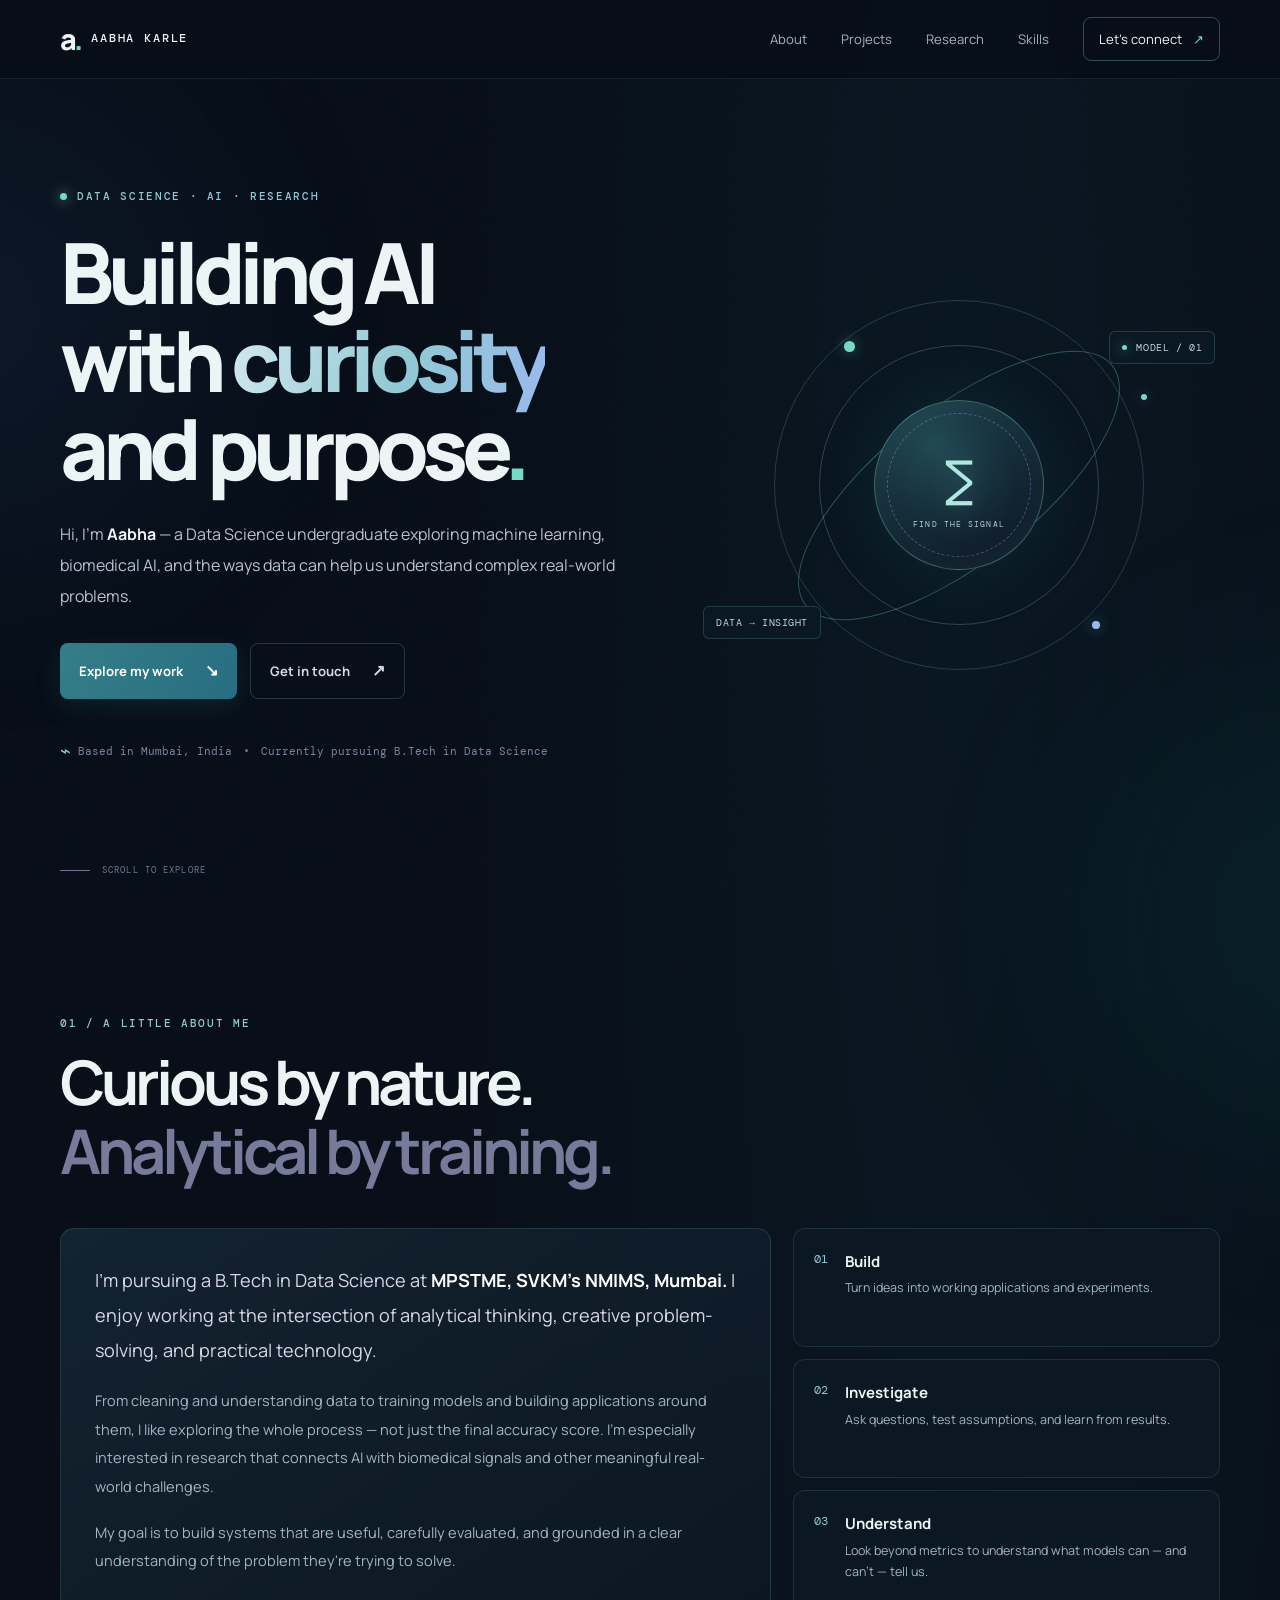
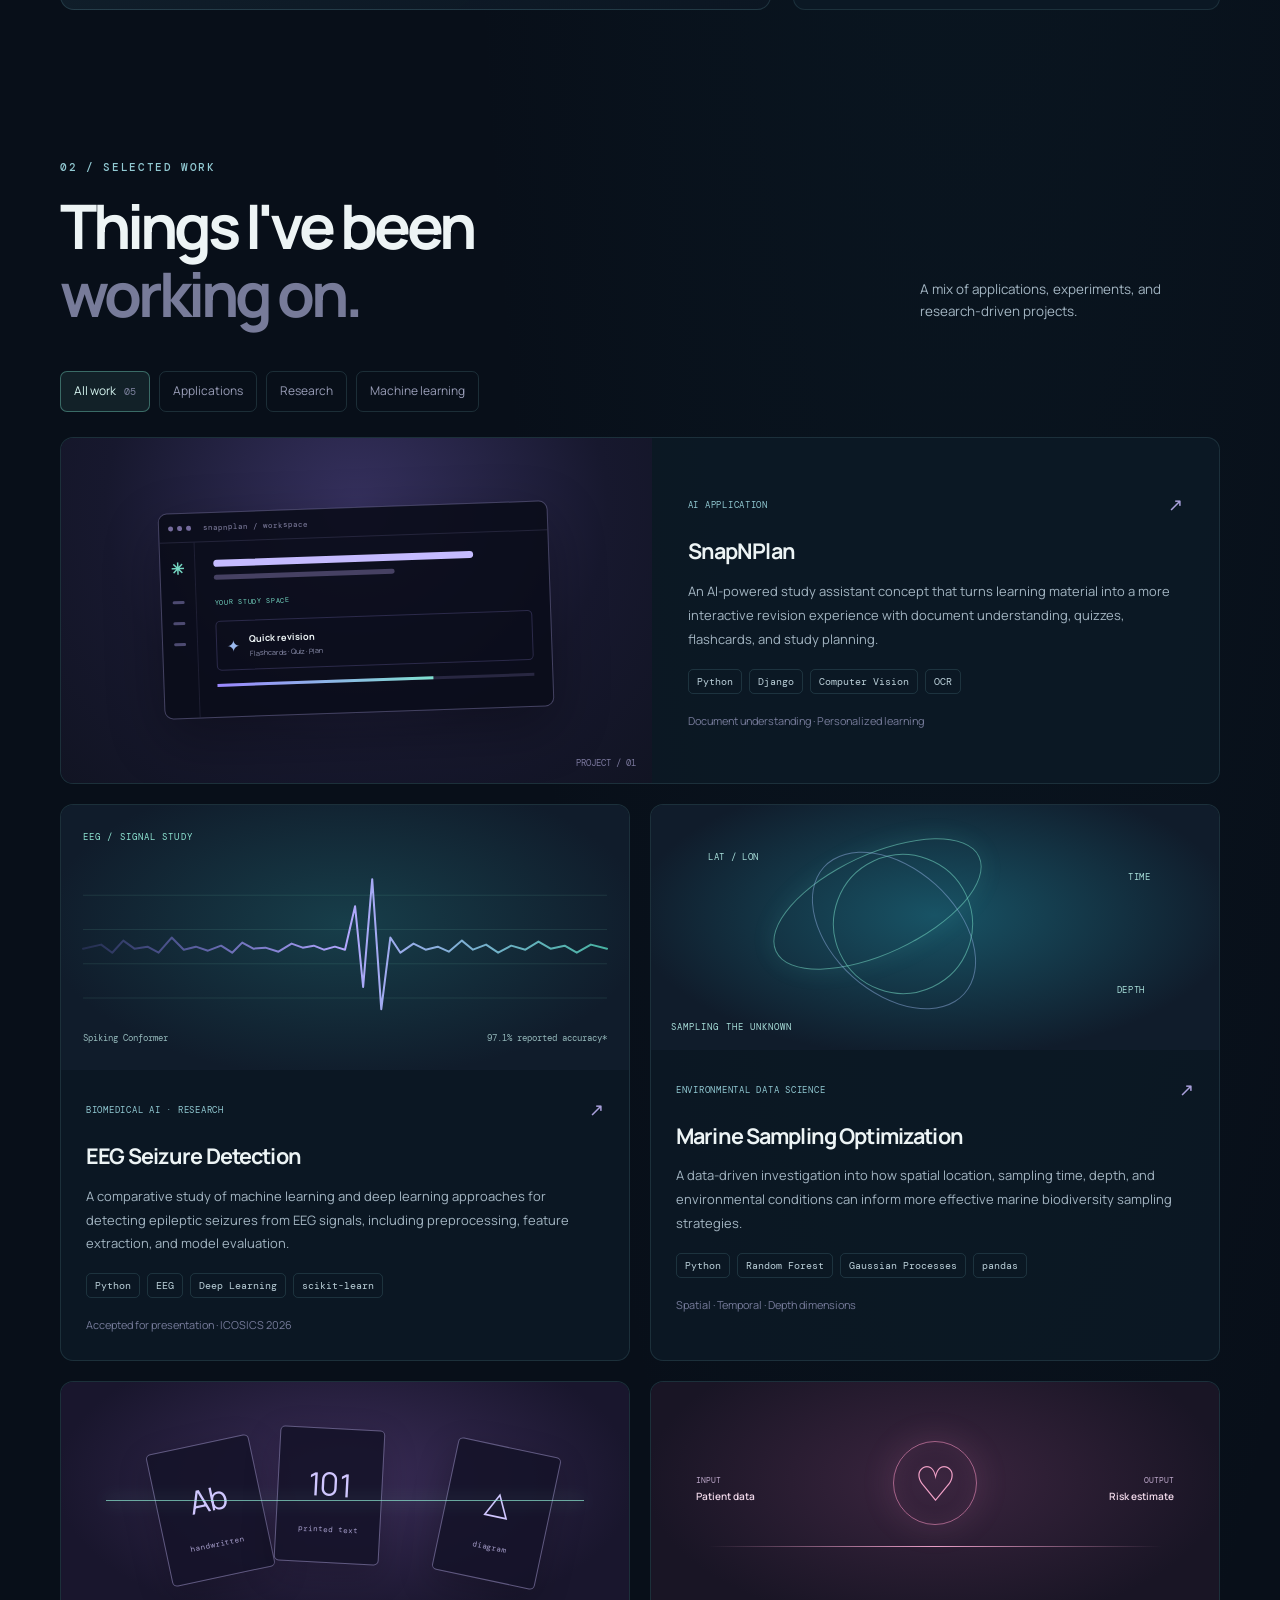
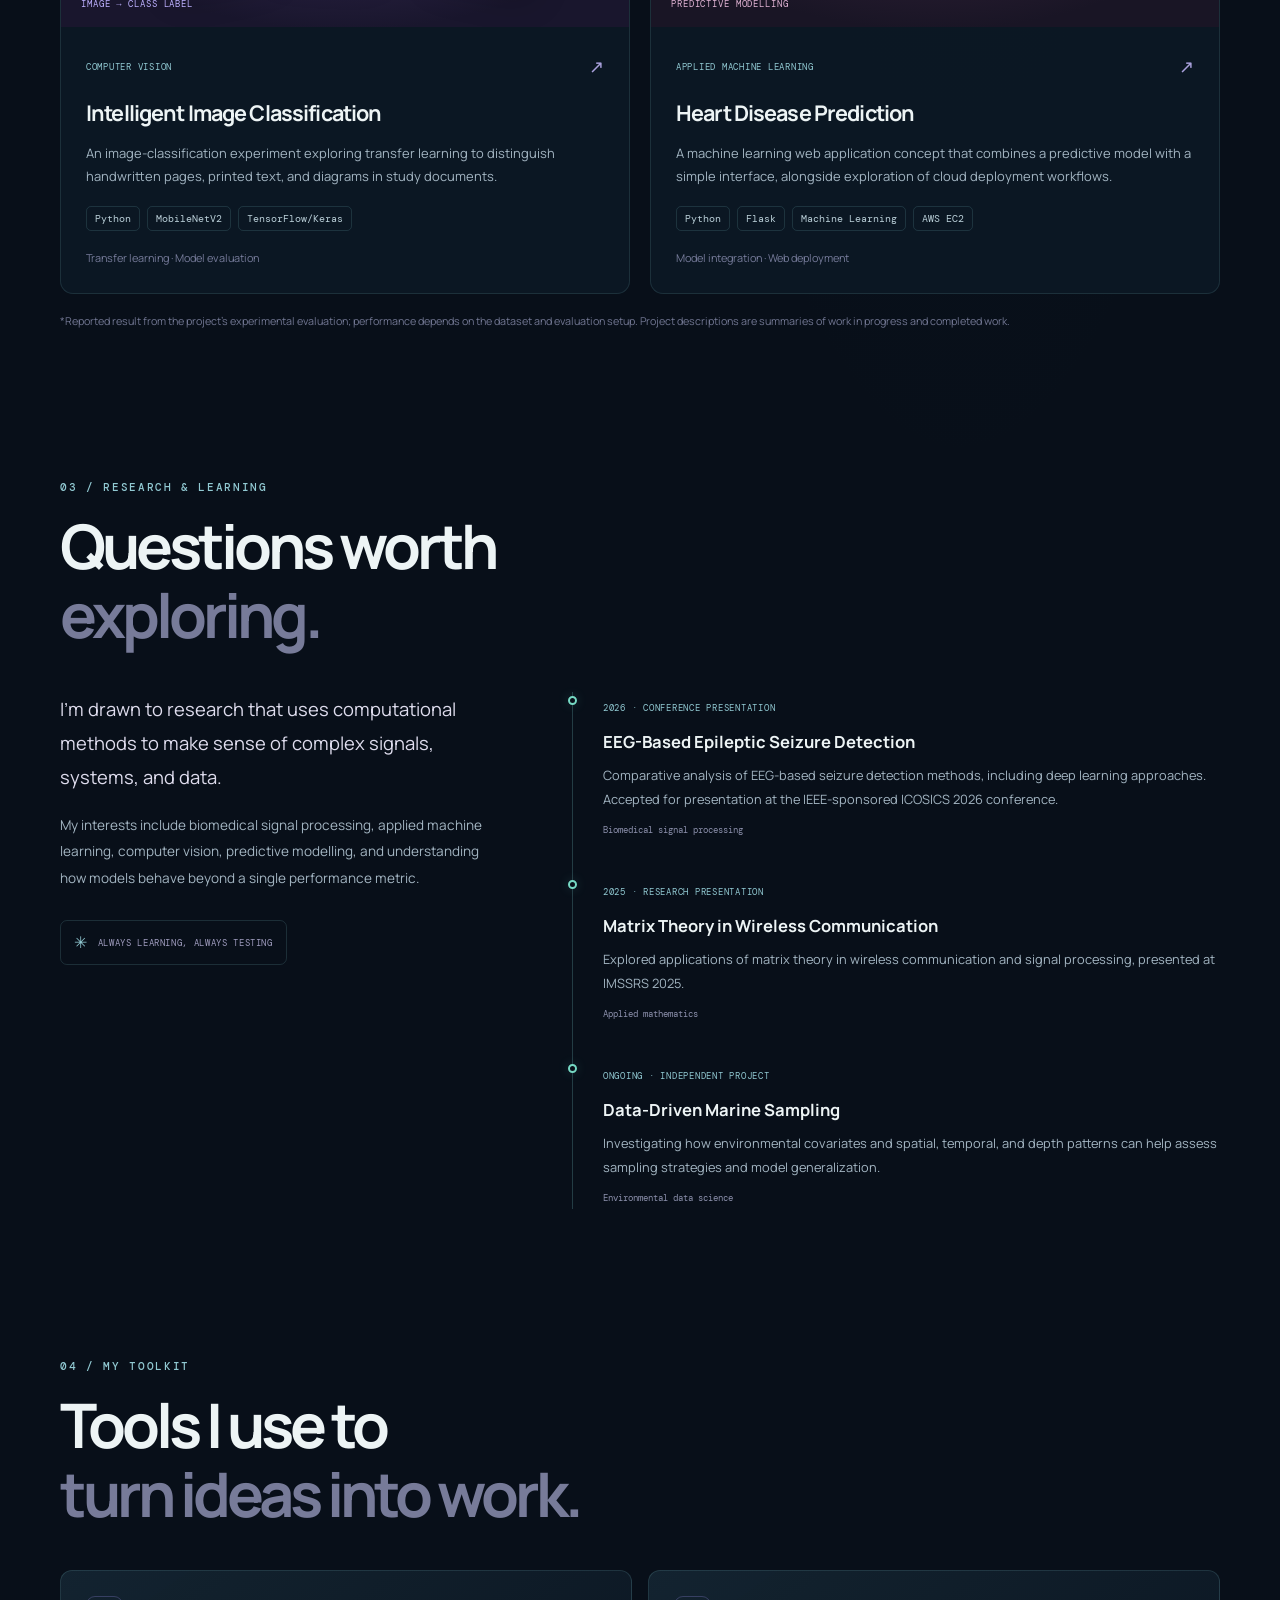
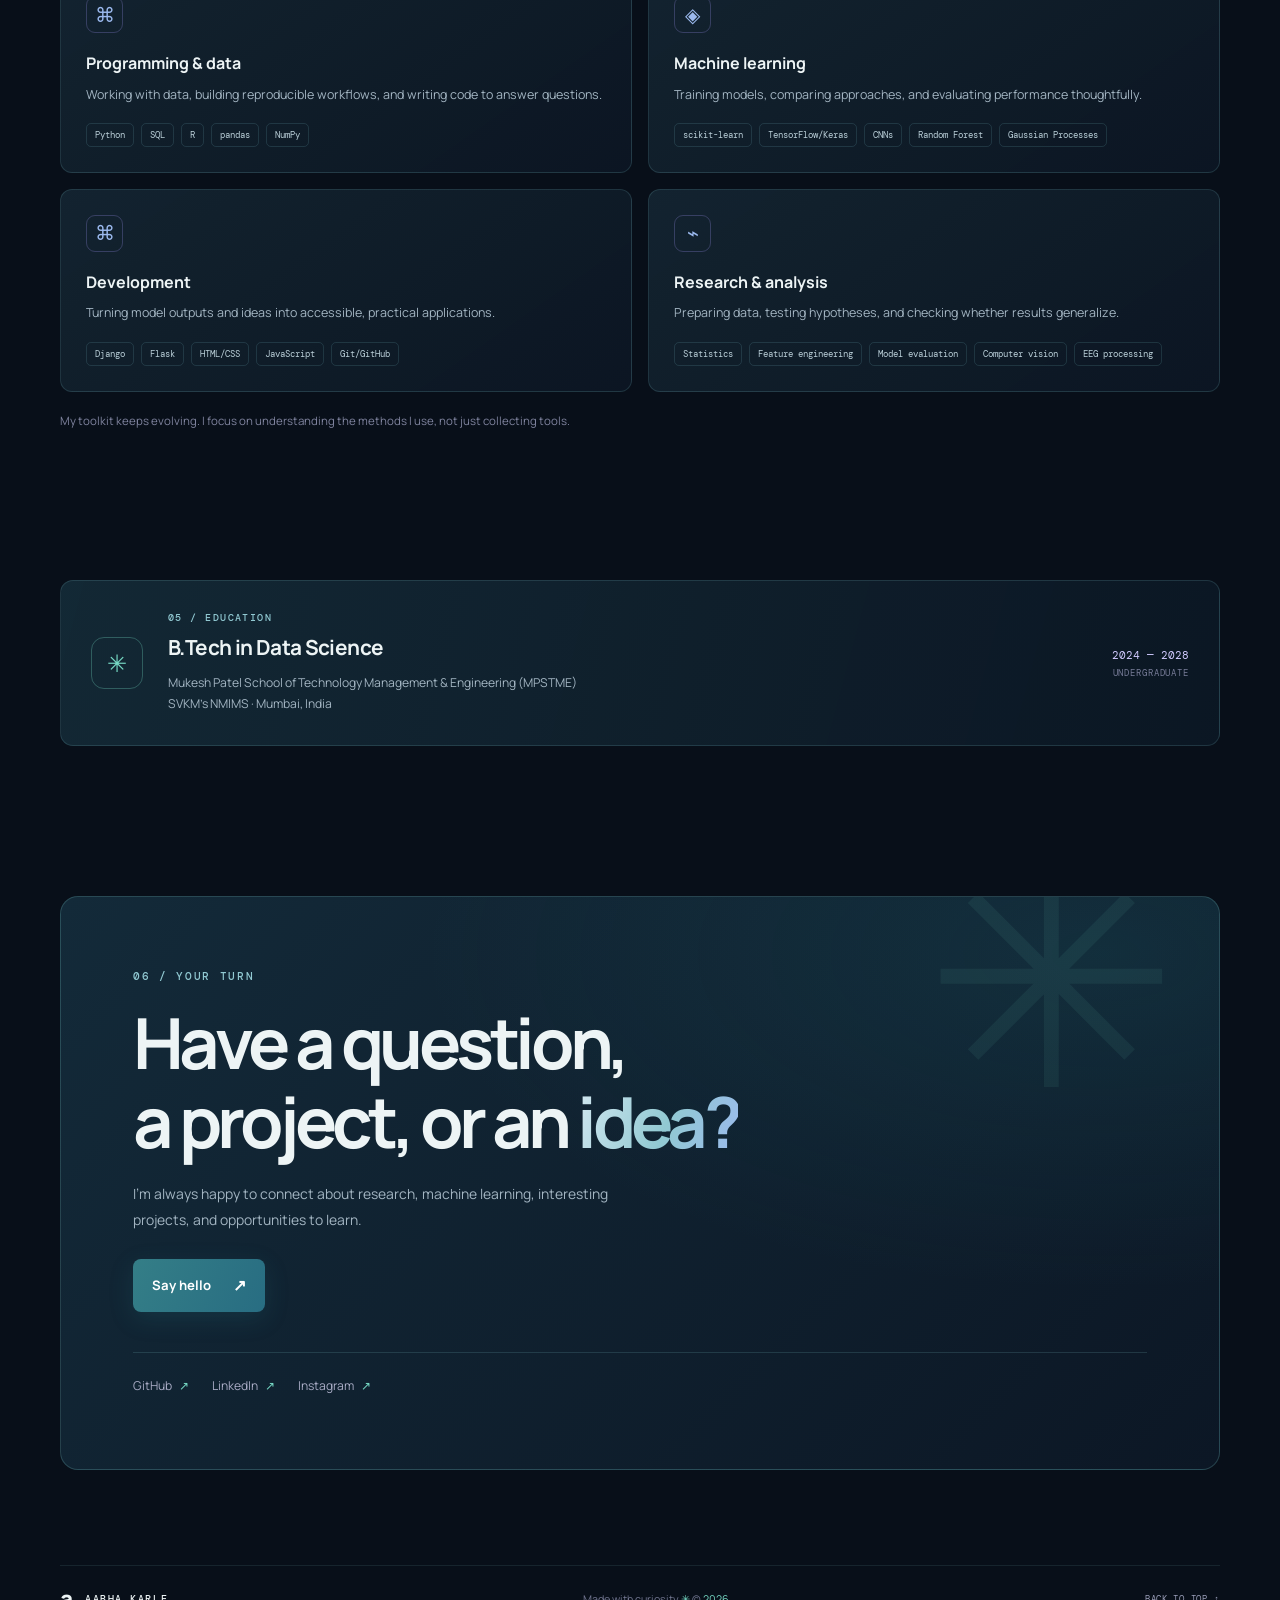
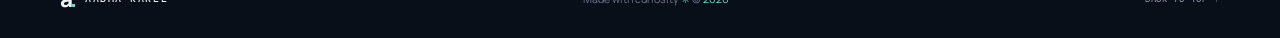
==== commit 0e0e4e2f: "Update index.html" ====
--- a/index.html
+++ b/index.html
@@ -260,7 +260,16 @@
         <p class="eyebrow">06 / YOUR TURN</p>
         <h2>Have a question,<br>a project, or an <span class="gradient-text">idea?</span></h2>
         <p class="contact-copy">I'm always happy to connect about research, machine learning, interesting projects, and opportunities to learn.</p>
-        <a class="button button-primary contact-email" href="mailto:karle.aabha@gmail.com">Say hello <span>↗</span></a>
+        
+<a
+  class="button button-primary contact-email"
+  href="https://mail.google.com/mail/?view=cm&fs=1&to=karle.aabha@gmail.com"
+  target="_blank"
+  rel="noopener noreferrer"
+>
+  Say hello <span>↗</span>
+</a>
+
         <div class="social-links">
           <a href="https://github.com/karleaabha-byte" target="_blank" rel="noopener noreferrer">GitHub <span>↗</span></a>
           <a href="https://www.linkedin.com/in/aabha-karle/" target="_blank" rel="noopener noreferrer">LinkedIn <span>↗</span></a>
--- a/style.css
+++ b/style.css
@@ -296,3 +296,310 @@
   .footer { flex-wrap: wrap; }
   .footer p { order: 3; width: 100%; }
 }
+
+/* =========================================
+   AABHA KARLE — BIO + HEALTH + DATA + WATER
+   Professional scientific identity
+   Append this to the END of your CSS file
+========================================= */
+
+:root {
+  --bg: #080f19;
+  --bg-soft: #0d1724;
+  --panel: rgba(17, 31, 45, 0.82);
+  --line: rgba(120, 190, 193, 0.18);
+
+  --text: #edf4f5;
+  --muted: #a3b5c2;
+
+  /* Ocean teal is primary; lavender is an accent */
+  --purple: #9bb9ee;
+  --purple-bright: #779bd8;
+  --mint: #76d9c4;
+
+  --font: "Manrope", sans-serif;
+  --mono: "DM Mono", monospace;
+}
+
+/* Background: deeper, more oceanic */
+body {
+  background:
+    radial-gradient(
+      ellipse at 75% 8%,
+      rgba(23, 81, 98, 0.13),
+      transparent 38%
+    ),
+    var(--bg);
+}
+
+.noise {
+  opacity: 0.055;
+}
+
+.ambient-one {
+  background: #3864a1;
+  opacity: 0.12;
+}
+
+.ambient-two {
+  background: #159c9b;
+  opacity: 0.13;
+}
+
+/* Navigation: understated research-lab aesthetic */
+.site-header {
+  background: rgba(8, 15, 25, 0.91);
+  border-bottom-color: rgba(120, 190, 193, 0.12);
+}
+
+.brand-mark span {
+  color: var(--mint);
+}
+
+.nav-links a:hover,
+.nav-links a.active {
+  color: var(--mint);
+}
+
+.nav-contact {
+  border-color: rgba(118, 217, 196, 0.32);
+}
+
+.nav-contact span {
+  color: var(--mint);
+}
+
+/* Typography: less neon, more professional */
+.eyebrow {
+  color: #91c9d2;
+}
+
+.gradient-text {
+  background: linear-gradient(
+    110deg,
+    #d6e9f2 0%,
+    #91c9d2 55%,
+    #9bb9ee 100%
+  );
+  -webkit-background-clip: text;
+  background-clip: text;
+  -webkit-text-fill-color: transparent;
+}
+
+.period {
+  color: var(--mint);
+}
+
+.hero-intro {
+  color: #b5c5d0;
+}
+
+.hero-intro strong {
+  color: #f0f7f8;
+}
+
+/* Buttons */
+.button-primary {
+  background: linear-gradient(115deg, #347e87, #286d82);
+  box-shadow: 0 7px 24px rgba(39, 126, 139, 0.18);
+}
+
+.button-primary:hover {
+  box-shadow: 0 9px 30px rgba(39, 160, 165, 0.27);
+}
+
+.button-quiet {
+  border-color: rgba(120, 190, 193, 0.24);
+}
+
+.button-quiet:hover {
+  border-color: rgba(118, 217, 196, 0.55);
+}
+
+/* Hero illustration: biological + aquatic systems */
+.art-grid {
+  background-image:
+    linear-gradient(rgba(118, 190, 193, 0.15) 1px, transparent 1px),
+    linear-gradient(90deg, rgba(118, 190, 193, 0.15) 1px, transparent 1px);
+}
+
+.orbit {
+  border-color: rgba(118, 190, 193, 0.24);
+}
+
+.orbit-inner {
+  border-color: rgba(155, 185, 238, 0.28);
+}
+
+.orbit-tilt {
+  border-color: rgba(118, 217, 196, 0.35);
+}
+
+.core {
+  background:
+    radial-gradient(circle at 35% 25%, #214a55, #101d2b 70%);
+  border-color: rgba(118, 217, 196, 0.38);
+  box-shadow:
+    0 0 70px rgba(41, 139, 151, 0.14),
+    inset 0 0 35px rgba(118, 217, 196, 0.08);
+}
+
+.core-symbol {
+  color: #b2e6e1;
+  text-shadow: 0 0 25px rgba(118, 217, 196, 0.25);
+}
+
+.core-caption {
+  color: #b3d0d4;
+}
+
+.orbit-node {
+  background: var(--mint);
+  box-shadow: 0 0 14px rgba(118, 217, 196, 0.45);
+}
+
+.node-two {
+  background: var(--purple);
+}
+
+.floating-label {
+  background: rgba(11, 25, 37, 0.94);
+  border-color: rgba(120, 190, 193, 0.22);
+  color: #c2d9df;
+}
+
+/* About and project cards */
+.glass-panel,
+.skill-panel {
+  background: linear-gradient(
+    145deg,
+    rgba(21, 39, 52, 0.84),
+    rgba(12, 23, 36, 0.88)
+  );
+  border-color: var(--line);
+}
+
+.mini-card,
+.project-card {
+  background: rgba(13, 26, 39, 0.82);
+  border-color: rgba(120, 190, 193, 0.15);
+}
+
+.mini-number,
+.project-type {
+  color: #91c9d2;
+}
+
+.project-card:hover,
+.skill-panel:hover {
+  border-color: rgba(118, 217, 196, 0.42);
+}
+
+.filter-button:hover,
+.filter-button.active {
+  background: rgba(118, 217, 196, 0.09);
+  border-color: rgba(118, 217, 196, 0.4);
+  color: #d6f5f0;
+}
+
+.tag-list span,
+.skill-tags span {
+  border-color: rgba(120, 190, 193, 0.17);
+  color: #bbd0d9;
+}
+
+/* eDNA project visual */
+.visual-ocean {
+  background:
+    radial-gradient(ellipse at 50% 45%, #185365, #101c2b 75%);
+}
+
+.ocean-orb {
+  border-color: rgba(118, 217, 196, 0.55);
+}
+
+.orb-two {
+  border-color: rgba(155, 185, 238, 0.45);
+}
+
+.ocean-data,
+.ocean-bottom {
+  color: #a8dfda;
+}
+
+/* EEG / biomedical signal visual */
+.visual-eeg {
+  background:
+    radial-gradient(ellipse at 50% 45%, #173e4a, #101c2b 75%);
+}
+
+.signal-label {
+  color: #8fe5d3;
+}
+
+/* Timeline and research section */
+.timeline {
+  border-left-color: rgba(118, 190, 193, 0.26);
+}
+
+.timeline-marker {
+  border-color: var(--mint);
+  box-shadow: 0 0 12px rgba(118, 217, 196, 0.2);
+}
+
+.timeline-date,
+.research-stamp span {
+  color: #91c9d2;
+}
+
+/* Education */
+.education-card {
+  background: linear-gradient(
+    105deg,
+    rgba(22, 47, 60, 0.8),
+    rgba(12, 24, 37, 0.9)
+  );
+}
+
+.education-icon {
+  border-color: rgba(118, 217, 196, 0.3);
+  color: var(--mint);
+}
+
+/* Contact: clean and inviting */
+.contact-card {
+  border-color: rgba(118, 190, 193, 0.24);
+  background:
+    radial-gradient(
+      ellipse at 90% 10%,
+      rgba(36, 120, 132, 0.18),
+      transparent 46%
+    ),
+    linear-gradient(135deg, #132a39, #0c1725);
+}
+
+.contact-decoration {
+  color: rgba(118, 217, 196, 0.07);
+}
+
+.social-links span,
+.back-top:hover {
+  color: var(--mint);
+}
+
+/* Footer */
+.footer {
+  border-top-color: rgba(120, 190, 193, 0.12);
+}
+
+.footer p span {
+  color: var(--mint);
+}
+
+/* Mobile navigation */
+@media (max-width: 620px) {
+  .nav-links {
+    background: rgba(8, 15, 25, 0.99);
+  }
+}
+
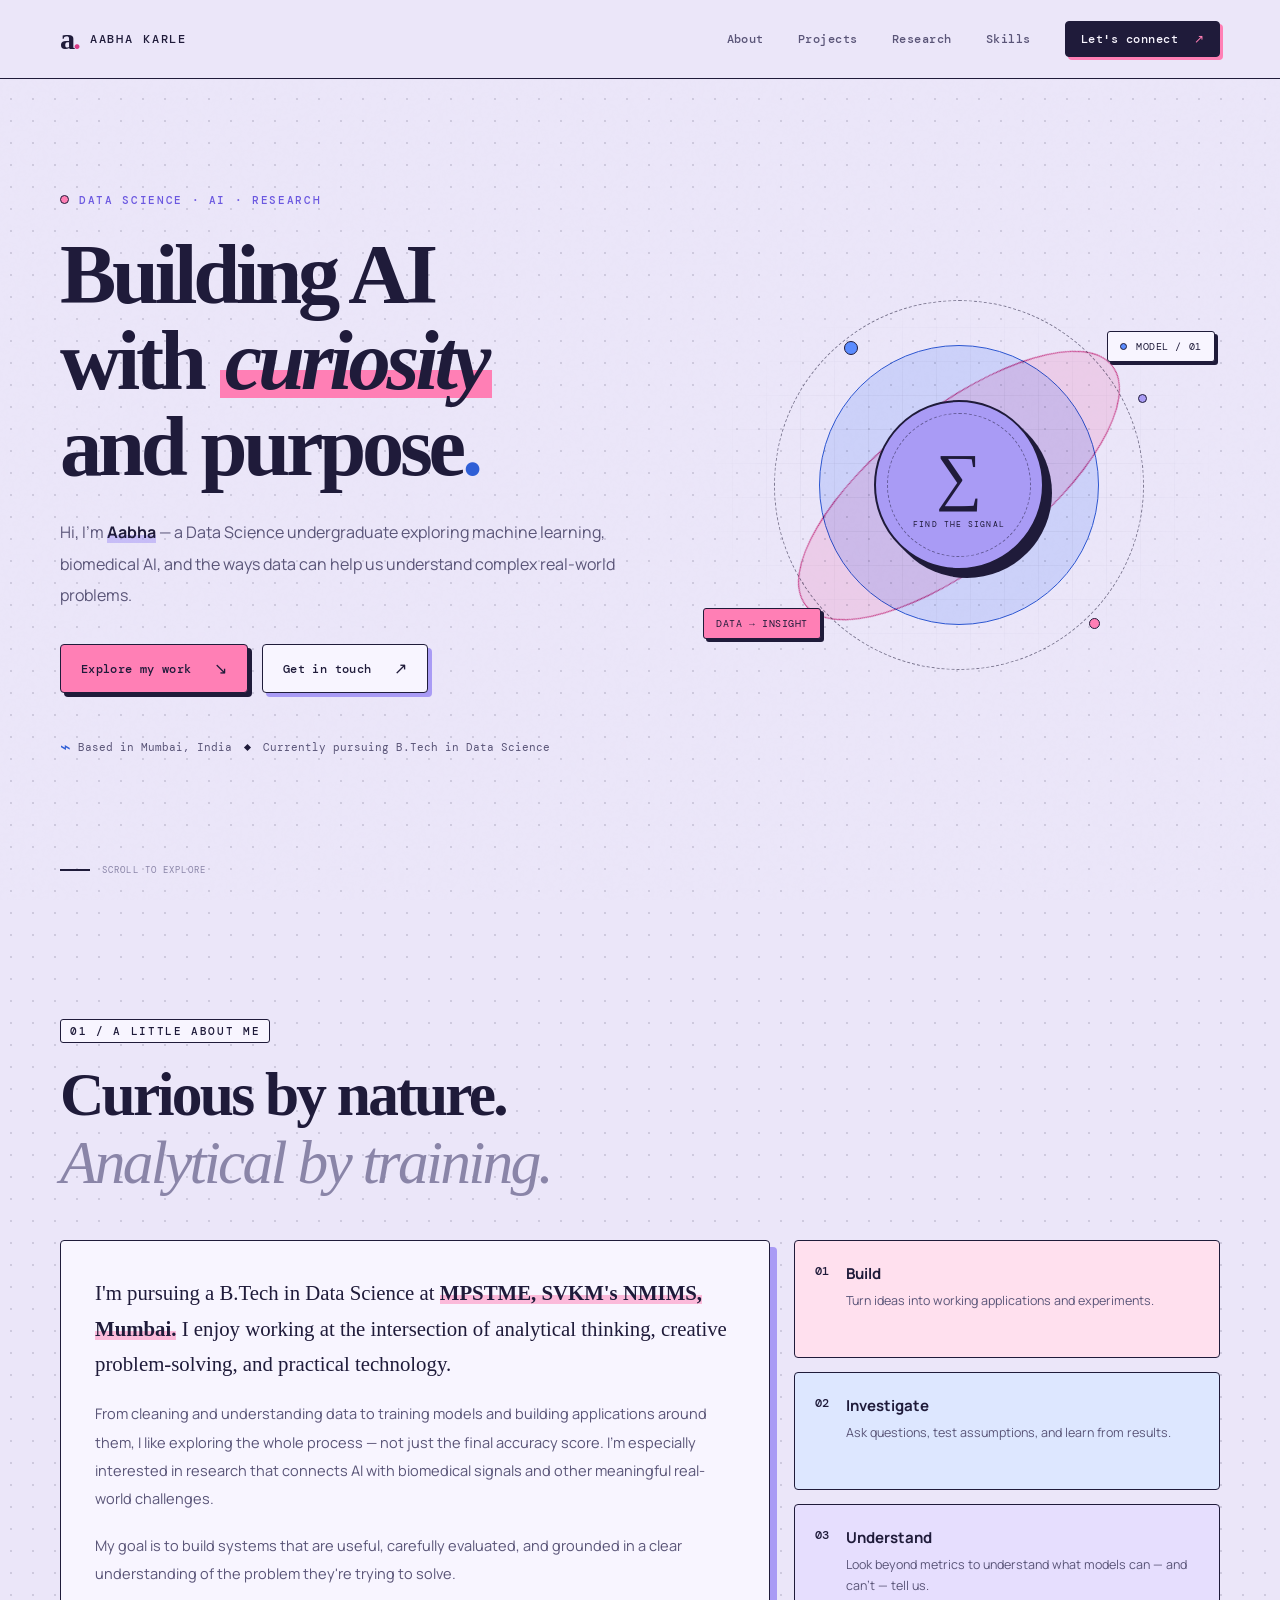
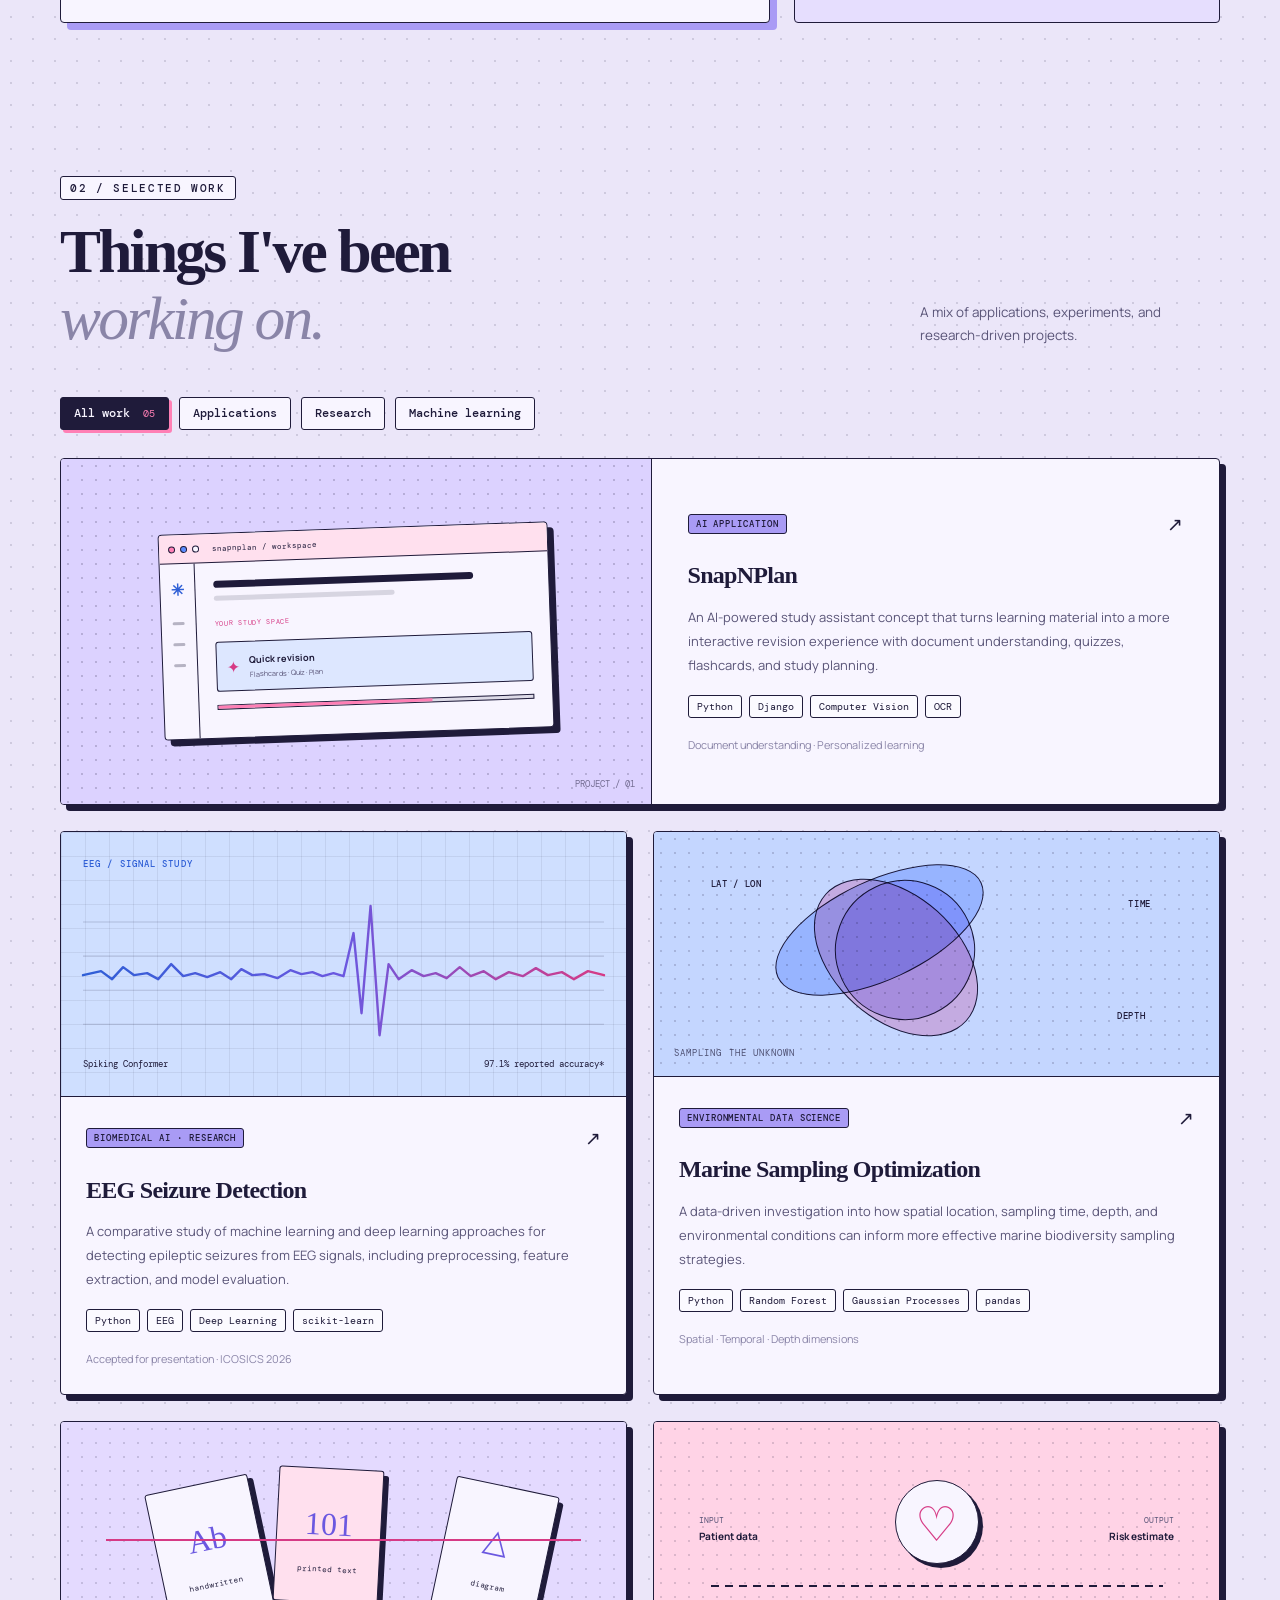
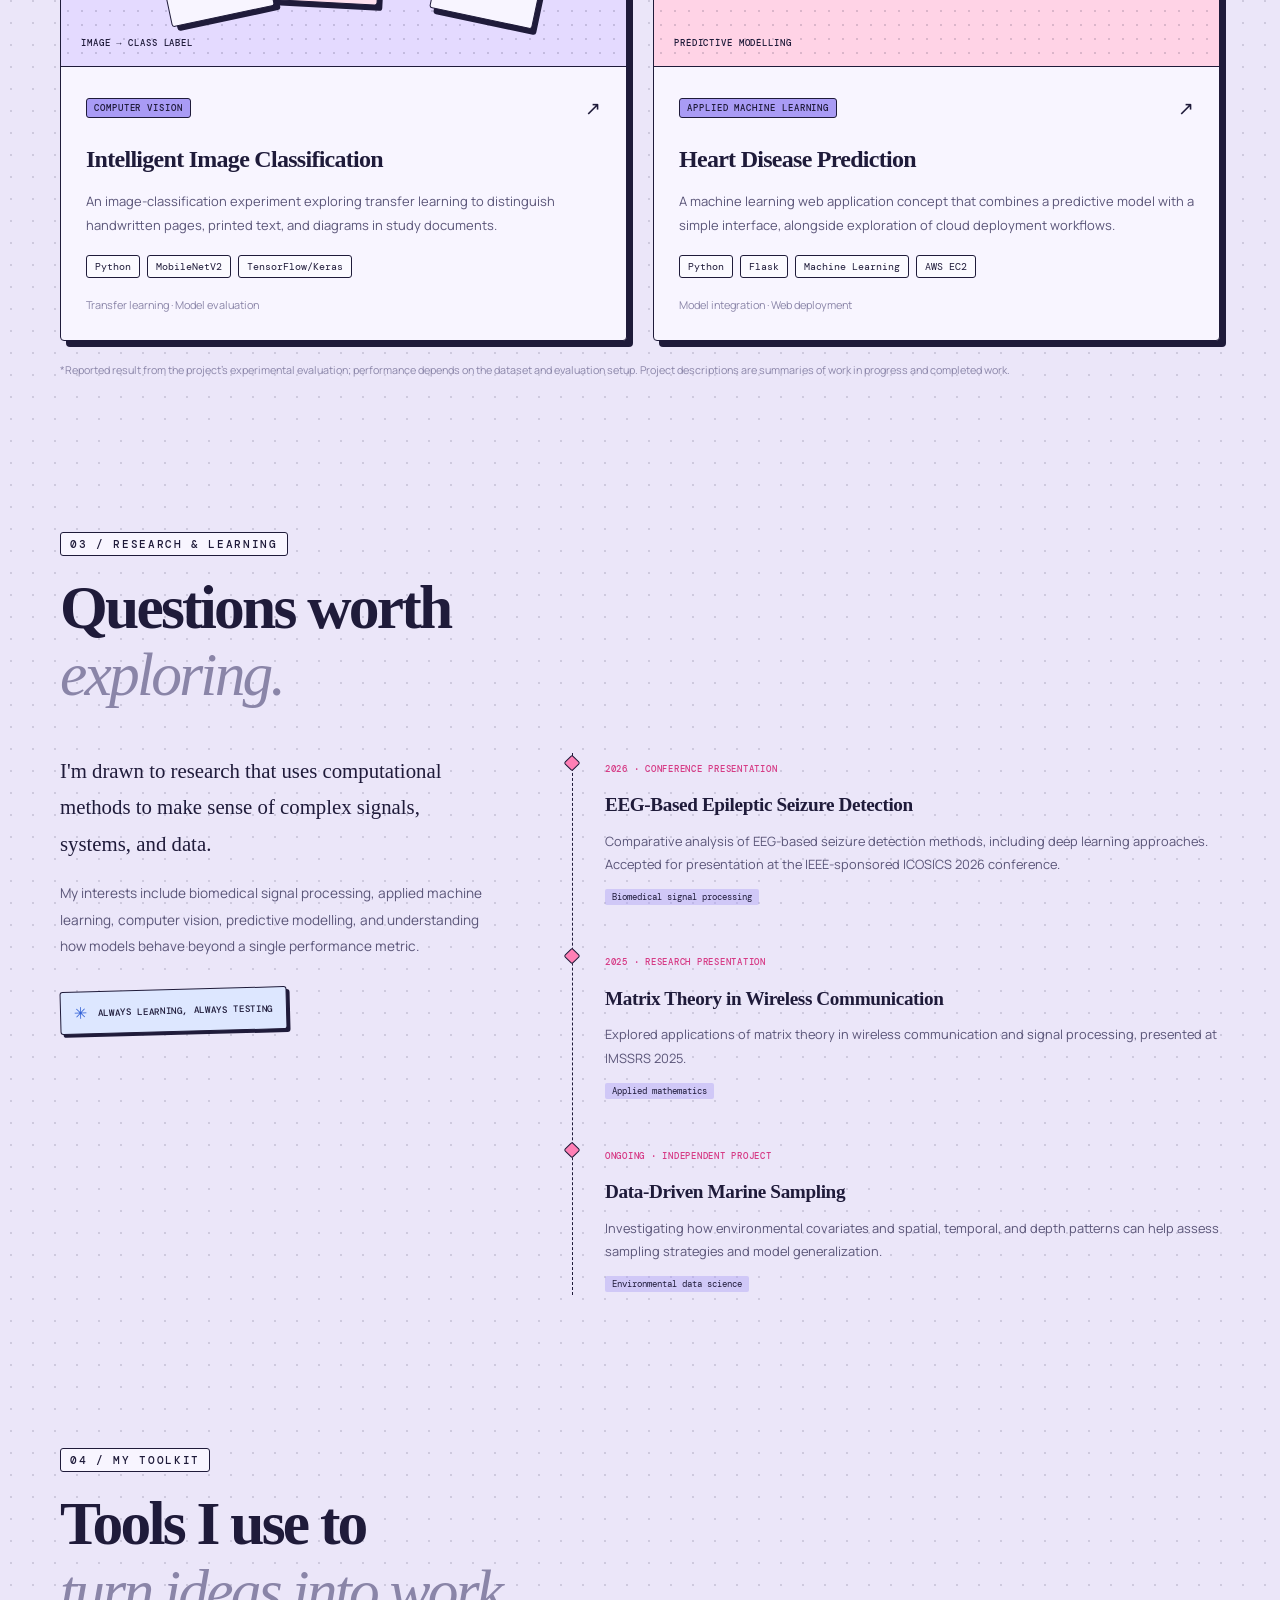
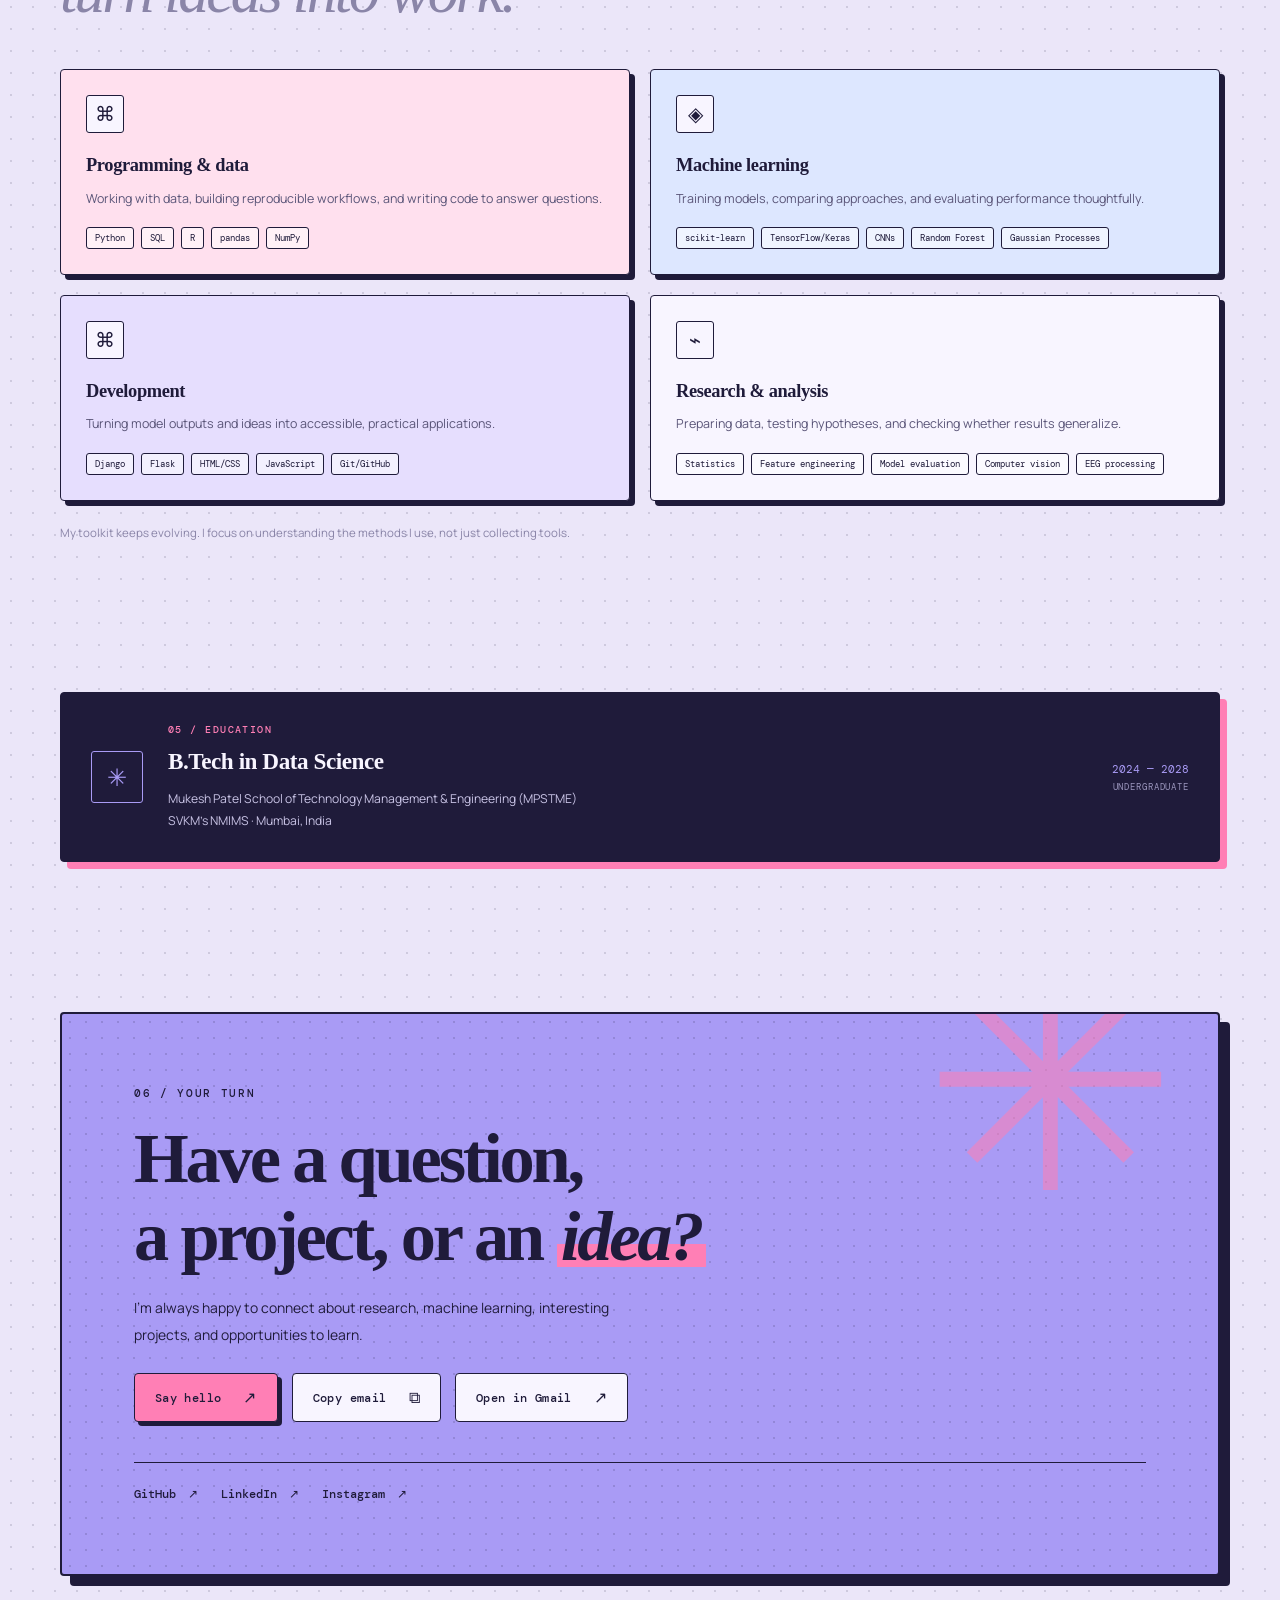
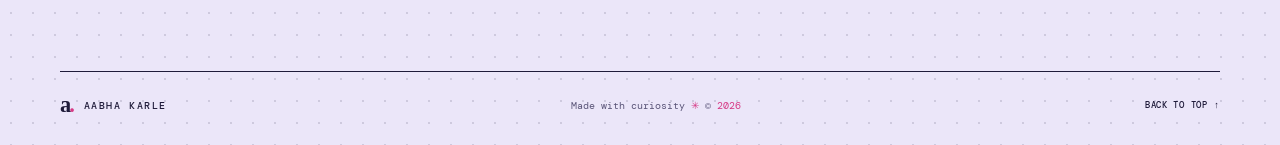
==== commit 9b3ea9ec: "Update index.html" ====
--- a/index.html
+++ b/index.html
@@ -3,7 +3,7 @@
 <head>
   <meta charset="UTF-8">
   <meta name="viewport" content="width=device-width, initial-scale=1.0">
-  <meta name="theme-color" content="#090b16">
+  <meta name="theme-color" content="#ebe6f9">
   <meta name="description" content="Aabha Karle — Data Science student exploring machine learning, biomedical AI, and data-driven research.">
   <title>Aabha Karle | Data Science & AI</title>
   <link rel="preconnect" href="https://fonts.googleapis.com">
@@ -140,7 +140,7 @@
           <div class="project-visual visual-eeg">
             <div class="signal-label">EEG / SIGNAL STUDY</div>
             <svg class="signal-chart" viewBox="0 0 520 170" role="img" aria-label="Illustrative EEG waveform">
-              <defs><linearGradient id="wave" x1="0" x2="1"><stop offset="0" stop-color="#8b7cff" stop-opacity=".15"/><stop offset=".5" stop-color="#b3a7ff"/><stop offset="1" stop-color="#55d6be" stop-opacity=".8"/></linearGradient></defs>
+              <defs><linearGradient id="wave" x1="0" x2="1"><stop offset="0" stop-color="#2f5fd6"/><stop offset=".5" stop-color="#6b58e0"/><stop offset="1" stop-color="#d63a85"/></linearGradient></defs>
               <g class="chart-lines"><path d="M0 34H520M0 68H520M0 102H520M0 136H520"/></g>
               <path class="wave-line" d="M0 87 L18 83 L29 91 L40 79 L51 87 L64 85 L75 91 L88 76 L100 88 L112 85 L124 89 L137 84 L148 91 L158 81 L169 87 L181 86 L194 90 L207 82 L218 86 L229 84 L239 88 L250 85 L260 88 L270 45 L278 125 L287 18 L296 147 L305 76 L315 91 L328 82 L340 88 L352 85 L363 90 L376 79 L387 88 L400 83 L412 91 L425 84 L439 88 L452 80 L464 87 L478 84 L490 91 L504 83 L520 87"/>
             </svg>
@@ -260,15 +260,18 @@
         <p class="eyebrow">06 / YOUR TURN</p>
         <h2>Have a question,<br>a project, or an <span class="gradient-text">idea?</span></h2>
         <p class="contact-copy">I'm always happy to connect about research, machine learning, interesting projects, and opportunities to learn.</p>
-        
-<a
-  class="button button-primary contact-email"
-  href="https://mail.google.com/mail/?view=cm&fs=1&to=karle.aabha@gmail.com"
-  target="_blank"
-  rel="noopener noreferrer"
->
-  Say hello <span>↗</span>
-</a>
+
+        <div class="hero-actions contact-email">
+          <a class="button button-primary" href="mailto:karle.aabha@gmail.com?subject=Hello%20Aabha">
+            Say hello <span>↗</span>
+          </a>
+          <button class="button button-quiet" id="copy-mail" type="button" style="cursor:pointer;">
+            <b id="copy-label" style="font-weight:inherit;">Copy email</b> <span>⧉</span>
+          </button>
+          <a class="button button-quiet" href="https://mail.google.com/mail/?view=cm&fs=1&to=karle.aabha@gmail.com&su=Hello%20Aabha" target="_blank" rel="noopener noreferrer">
+            Open in Gmail <span>↗</span>
+          </a>
+        </div>
 
         <div class="social-links">
           <a href="https://github.com/karleaabha-byte" target="_blank" rel="noopener noreferrer">GitHub <span>↗</span></a>
@@ -284,5 +287,40 @@
     <p>Made with curiosity <span>✳</span> © <span id="year">2026</span></p>
     <a class="back-top" href="#top">BACK TO TOP ↑</a>
   </footer>
+
+  <script>
+    (function () {
+      var btn = document.getElementById('copy-mail');
+      var label = document.getElementById('copy-label');
+      if (!btn) return;
+      var email = 'karle.aabha@gmail.com';
+
+      function done() {
+        label.textContent = 'Copied!';
+        setTimeout(function () { label.textContent = 'Copy email'; }, 1800);
+      }
+
+      btn.addEventListener('click', function () {
+        if (navigator.clipboard && window.isSecureContext) {
+          navigator.clipboard.writeText(email).then(done, fallback);
+        } else {
+          fallback();
+        }
+      });
+
+      function fallback() {
+        var t = document.createElement('textarea');
+        t.value = email;
+        t.setAttribute('readonly', '');
+        t.style.position = 'fixed';
+        t.style.opacity = '0';
+        document.body.appendChild(t);
+        t.select();
+        t.setSelectionRange(0, email.length);
+        try { document.execCommand('copy'); done(); } catch (e) {}
+        document.body.removeChild(t);
+      }
+    })();
+  </script>
 </body>
 </html>
--- a/style.css
+++ b/style.css
@@ -1,221 +1,264 @@
-/* Aabha Karle Portfolio — styles */
+/* Aabha Karle Portfolio — styles (risograph / editorial) */
 :root {
-  --bg: #090b16;
-  --bg-soft: #0e1120;
-  --panel: rgba(20, 24, 43, .72);
-  --line: rgba(189, 183, 255, .14);
-  --text: #f4f3ff;
-  --muted: #a4a7c0;
-  --purple: #a99aff;
-  --purple-bright: #8c77ff;
-  --mint: #8ce8d0;
+  --bg: #ebe6f9;
+  --paper: #f8f5ff;
+  --ink: #1f1b3a;
+  --muted: #5a5578;
+  --soft: #8a85a8;
+  --line: rgba(31, 27, 58, .16);
+
+  --lavender: #a99bf5;
+  --lav-deep: #6b58e0;
+  --pink: #ff7fb5;
+  --pink-ink: #d63a85;
+  --blue: #5b8cff;
+  --blue-ink: #2f5fd6;
+
   --font: "Manrope", sans-serif;
   --mono: "DM Mono", monospace;
+  --serif: "Iowan Old Style", "Palatino Linotype", Palatino, Georgia, serif;
 }
 * { box-sizing: border-box; margin: 0; padding: 0; }
 html { scroll-behavior: smooth; scroll-padding-top: 92px; }
 body {
-  background: var(--bg); color: var(--text); font-family: var(--font);
+  background-color: var(--bg);
+  background-image: radial-gradient(rgba(31,27,58,.14) 1px, transparent 1.2px);
+  background-size: 22px 22px;
+  color: var(--ink); font-family: var(--font);
   line-height: 1.7; overflow-x: hidden; -webkit-font-smoothing: antialiased;
 }
-body::selection { background: #8977ff; color: #fff; }
+body::selection { background: var(--pink); color: var(--ink); }
 a { color: inherit; text-decoration: none; }
 button { font: inherit; }
 .shell { width: min(1160px, calc(100% - 64px)); margin-inline: auto; }
-.noise { position: fixed; inset: 0; pointer-events: none; opacity: .12; z-index: -1; background-image: url("data:image/svg+xml,%3Csvg viewBox='0 0 180 180' xmlns='http://www.w3.org/2000/svg'%3E%3Cfilter id='n'%3E%3CfeTurbulence type='fractalNoise' baseFrequency='.9' numOctaves='3' stitchTiles='stitch'/%3E%3C/filter%3E%3Crect width='100%25' height='100%25' filter='url(%23n)' opacity='.19'/%3E%3C/svg%3E"); }
-.ambient { position: fixed; width: 430px; height: 430px; border-radius: 50%; filter: blur(130px); pointer-events: none; z-index: -2; opacity: .16; }
-.ambient-one { top: 100px; left: -250px; background: #5941ff; }
-.ambient-two { top: 700px; right: -290px; background: #1d8eaa; opacity: .11; }
-.site-header { position: sticky; top: 0; z-index: 20; background: rgba(9, 11, 22, .82); backdrop-filter: blur(18px); border-bottom: 1px solid rgba(255,255,255,.055); }
+.noise { position: fixed; inset: 0; pointer-events: none; opacity: .06; z-index: -1; background-image: url("data:image/svg+xml,%3Csvg viewBox='0 0 180 180' xmlns='http://www.w3.org/2000/svg'%3E%3Cfilter id='n'%3E%3CfeTurbulence type='fractalNoise' baseFrequency='.9' numOctaves='3' stitchTiles='stitch'/%3E%3C/filter%3E%3Crect width='100%25' height='100%25' filter='url(%23n)' opacity='.19'/%3E%3C/svg%3E"); }
+.ambient { display: none; }
+
+/* header */
+.site-header { position: sticky; top: 0; z-index: 20; background: var(--bg); border-bottom: 1.5px solid var(--ink); }
 .nav { min-height: 78px; display: flex; align-items: center; justify-content: space-between; }
 .brand { display: inline-flex; align-items: center; gap: 11px; }
-.brand-mark { font-size: 1.8rem; font-weight: 800; line-height: 1; letter-spacing: -3px; }
-.brand-mark span { color: var(--purple); }
+.brand-mark { font-family: var(--serif); font-size: 1.9rem; font-weight: 700; line-height: 1; letter-spacing: -2px; }
+.brand-mark span { color: var(--pink-ink); }
 .brand-name { font: 500 .72rem var(--mono); letter-spacing: .16em; }
-.nav-links { display: flex; align-items: center; gap: 34px; color: var(--muted); font-size: .82rem; }
-.nav-links a { transition: color .2s ease; }
-.nav-links a:hover, .nav-links a.active { color: white; }
-.nav-contact { padding: 10px 15px; border: 1px solid var(--line); border-radius: 8px; color: var(--text) !important; }
-.nav-contact span { color: var(--purple); margin-left: 8px; }
+.nav-links { display: flex; align-items: center; gap: 34px; color: var(--muted); font: 500 .76rem var(--mono); letter-spacing: .04em; }
+.nav-links a { transition: color .2s ease; position: relative; }
+.nav-links a:not(.nav-contact):hover, .nav-links a.active { color: var(--ink); }
+.nav-links a:not(.nav-contact):hover::after, .nav-links a.active::after { content: ""; position: absolute; left: 0; right: 0; bottom: -4px; height: 5px; background: var(--pink); z-index: -1; }
+.nav-contact { padding: 9px 15px; border: 1.5px solid var(--ink); border-radius: 4px; background: var(--ink); color: var(--paper) !important; box-shadow: 3px 3px 0 var(--pink); transition: transform .15s, box-shadow .15s; }
+.nav-contact:hover { transform: translate(2px,2px); box-shadow: 1px 1px 0 var(--pink); }
+.nav-contact span { color: var(--pink); margin-left: 8px; }
 .menu-toggle { display: none; }
 .section { padding-top: 115px; padding-bottom: 35px; }
+
+/* hero */
 .hero { min-height: calc(100svh - 78px); padding-top: 85px; padding-bottom: 95px; display: grid; grid-template-columns: 1.1fr .9fr; align-items: center; position: relative; }
 .hero-copy { position: relative; z-index: 2; padding-bottom: 18px; }
-.eyebrow { color: var(--purple); font: 500 .69rem var(--mono); letter-spacing: .15em; text-transform: uppercase; }
+.eyebrow { color: var(--lav-deep); font: 500 .69rem var(--mono); letter-spacing: .15em; text-transform: uppercase; }
 .hero .eyebrow { display: flex; align-items: center; gap: 10px; margin-bottom: 25px; }
-.status-dot, .label-pulse { width: 7px; height: 7px; border-radius: 50%; background: var(--mint); box-shadow: 0 0 13px rgba(140,232,208,.8); }
-.hero h1 { font-size: clamp(3.5rem, 6.6vw, 6.3rem); letter-spacing: -.075em; line-height: 1.04; font-weight: 800; }
-.gradient-text { color: var(--purple); background: linear-gradient(110deg, #c1b5ff 10%, #8f7cff 55%, #81e4d2 100%); -webkit-background-clip: text; background-clip: text; -webkit-text-fill-color: transparent; }
-.period { color: var(--mint); }
-.hero-intro { max-width: 560px; margin-top: 27px; color: #b8bad0; font-size: 1rem; line-height: 1.95; }
-.hero-intro strong { color: #fff; font-weight: 700; }
-.hero-actions { display: flex; flex-wrap: wrap; gap: 13px; margin-top: 31px; }
-.button { display: inline-flex; align-items: center; justify-content: center; gap: 22px; padding: 13px 19px; border-radius: 8px; font-size: .82rem; font-weight: 700; transition: transform .22s ease, box-shadow .22s ease, border-color .22s ease; }
-.button:hover { transform: translateY(-3px); }
+.status-dot, .label-pulse { width: 9px; height: 9px; border-radius: 50%; background: var(--pink); border: 1.5px solid var(--ink); }
+.hero h1 { font-family: var(--serif); font-size: clamp(3.5rem, 6.6vw, 6.3rem); letter-spacing: -.05em; line-height: 1.02; font-weight: 700; }
+.gradient-text { color: var(--ink); font-style: italic; background: linear-gradient(transparent 60%, var(--pink) 60% 90%, transparent 90%); -webkit-text-fill-color: currentColor; padding: 0 .06em; }
+.period { color: var(--blue-ink); }
+.hero-intro { max-width: 560px; margin-top: 27px; color: var(--muted); font-size: 1rem; line-height: 1.95; }
+.hero-intro strong { color: var(--ink); font-weight: 700; background: linear-gradient(transparent 62%, rgba(169,155,245,.55) 62%); }
+.hero-actions { display: flex; flex-wrap: wrap; gap: 14px; margin-top: 33px; }
+.button { display: inline-flex; align-items: center; justify-content: center; gap: 22px; padding: 13px 20px; border: 1.5px solid var(--ink); border-radius: 4px; font: 500 .78rem var(--mono); letter-spacing: .03em; transition: transform .15s ease, box-shadow .15s ease, background .15s; }
 .button span { font-size: 1rem; }
-.button-primary { background: linear-gradient(110deg, #9a87ff, #7964ef); color: #fff; box-shadow: 0 8px 28px rgba(117,93,241,.2); }
-.button-primary:hover { box-shadow: 0 10px 34px rgba(117,93,241,.35); }
-.button-quiet { border: 1px solid var(--line); color: #d6d5e8; }
-.button-quiet:hover { border-color: rgba(189,183,255,.4); }
-.hero-meta { display: flex; align-items: center; gap: 13px; flex-wrap: wrap; margin-top: 40px; color: #7f839f; font: .67rem var(--mono); }
-.meta-icon { color: var(--mint); font-size: 1.15rem; vertical-align: -2px; }
-.meta-divider { width: 3px; height: 3px; border-radius: 50%; background: #6c6e8b; }
+.button-primary { background: var(--pink); color: var(--ink); box-shadow: 4px 4px 0 var(--ink); }
+.button-primary:hover { transform: translate(3px,3px); box-shadow: 1px 1px 0 var(--ink); }
+.button-quiet { background: var(--paper); color: var(--ink); box-shadow: 4px 4px 0 var(--lavender); }
+.button-quiet:hover { transform: translate(3px,3px); box-shadow: 1px 1px 0 var(--lavender); }
+.hero-meta { display: flex; align-items: center; gap: 13px; flex-wrap: wrap; margin-top: 42px; color: var(--muted); font: .67rem var(--mono); }
+.meta-icon { color: var(--blue-ink); font-size: 1.15rem; vertical-align: -2px; }
+.meta-divider { width: 5px; height: 5px; background: var(--ink); transform: rotate(45deg); }
 .hero-art { position: relative; min-height: 480px; display: grid; place-items: center; }
-.art-grid { position: absolute; inset: 10% 0; opacity: .18; background-image: linear-gradient(rgba(169,154,255,.2) 1px, transparent 1px), linear-gradient(90deg, rgba(169,154,255,.2) 1px, transparent 1px); background-size: 34px 34px; mask-image: radial-gradient(ellipse, black, transparent 70%); }
-.orbit { position: absolute; border: 1px solid rgba(177,163,255,.2); border-radius: 50%; }
-.orbit-outer { width: 370px; height: 370px; animation: rotate 35s linear infinite; }
-.orbit-inner { width: 280px; height: 280px; border-color: rgba(140,232,208,.22); animation: rotate 27s linear infinite reverse; }
-.orbit-tilt { width: 390px; height: 155px; transform: rotate(-38deg); border-color: rgba(177,163,255,.3); }
-.core { width: 170px; height: 170px; display: flex; flex-direction: column; align-items: center; justify-content: center; border-radius: 50%; position: relative; z-index: 1; background: radial-gradient(circle at 35% 25%, #272449, #111426 65%); border: 1px solid rgba(191,181,255,.35); box-shadow: 0 0 70px rgba(129,107,255,.18), inset 0 0 35px rgba(146,127,255,.12); }
-.core-glow { position: absolute; inset: 12px; border-radius: 50%; border: 1px dashed rgba(169,154,255,.4); animation: rotate 25s linear infinite; }
-.core-symbol { font-size: 4rem; line-height: 1.15; font-weight: 400; color: #c8bfff; text-shadow: 0 0 28px rgba(169,154,255,.5); }
-.core-caption { margin-top: 6px; font: .53rem var(--mono); letter-spacing: .13em; color: #a8a3ca; }
-.orbit-node { position: absolute; width: 11px; height: 11px; border-radius: 50%; background: var(--mint); box-shadow: 0 0 18px rgba(140,232,208,.8); z-index: 2; }
+.art-grid { position: absolute; inset: 10% 0; opacity: .5; background-image: linear-gradient(var(--line) 1px, transparent 1px), linear-gradient(90deg, var(--line) 1px, transparent 1px); background-size: 34px 34px; mask-image: radial-gradient(ellipse, black, transparent 72%); }
+.orbit { position: absolute; border-radius: 50%; }
+.orbit-outer { width: 370px; height: 370px; border: 1.5px dashed rgba(31,27,58,.55); animation: rotate 35s linear infinite; }
+.orbit-inner { width: 280px; height: 280px; border: 1.5px solid var(--blue-ink); background: rgba(91,140,255,.2); mix-blend-mode: multiply; animation: rotate 27s linear infinite reverse; }
+.orbit-tilt { width: 390px; height: 155px; transform: rotate(-38deg); border: 1.5px solid var(--pink-ink); background: rgba(255,127,181,.22); mix-blend-mode: multiply; }
+.core { width: 170px; height: 170px; display: flex; flex-direction: column; align-items: center; justify-content: center; border-radius: 50%; position: relative; z-index: 1; background: var(--lavender); border: 2px solid var(--ink); box-shadow: 8px 8px 0 var(--ink); }
+.core-glow { position: absolute; inset: 11px; border-radius: 50%; border: 1.5px dashed var(--ink); opacity: .5; animation: rotate 25s linear infinite; }
+.core-symbol { font-family: var(--serif); font-size: 4rem; line-height: 1.15; font-weight: 400; color: var(--ink); }
+.core-caption { margin-top: 6px; font: .53rem var(--mono); letter-spacing: .13em; color: var(--ink); }
+.orbit-node { position: absolute; width: 14px; height: 14px; border-radius: 50%; background: var(--blue); border: 1.5px solid var(--ink); z-index: 2; }
 .node-one { top: 20%; left: 28%; }
-.node-two { bottom: 20%; right: 23%; width: 8px; height: 8px; background: var(--purple); }
-.node-three { top: 31%; right: 14%; width: 6px; height: 6px; }
-.floating-label { position: absolute; z-index: 3; border: 1px solid var(--line); background: rgba(14,17,32,.83); padding: 9px 12px; border-radius: 6px; color: #c7c4e0; font: .6rem var(--mono); letter-spacing: .06em; backdrop-filter: blur(10px); }
+.node-two { bottom: 20%; right: 23%; width: 11px; height: 11px; background: var(--pink); }
+.node-three { top: 31%; right: 14%; width: 9px; height: 9px; background: var(--lavender); }
+.floating-label { position: absolute; z-index: 3; border: 1.5px solid var(--ink); background: var(--paper); padding: 8px 12px; border-radius: 3px; color: var(--ink); font: .6rem var(--mono); letter-spacing: .06em; box-shadow: 3px 3px 0 var(--ink); }
 .label-top { top: 18%; right: 1%; display: flex; align-items: center; gap: 9px; }
-.label-pulse { width: 5px; height: 5px; }
-.label-bottom { bottom: 18%; left: 1%; }
-.scroll-cue { position: absolute; bottom: 25px; left: 0; display: flex; align-items: center; gap: 12px; color: #717591; font: .58rem var(--mono); letter-spacing: .12em; }
-.scroll-cue span { width: 30px; height: 1px; background: #777092; }
-.section-heading { margin-bottom: 42px; }
-.section-heading .eyebrow { margin-bottom: 18px; }
-.section-heading h2, .contact-card h2 { font-size: clamp(2.4rem, 4.8vw, 4rem); letter-spacing: -.065em; line-height: 1.12; }
-.muted-heading { color: #777b99; }
-.about-layout { display: grid; grid-template-columns: 1.25fr .75fr; gap: 22px; align-items: stretch; }
-.glass-panel { padding: 34px; border: 1px solid var(--line); border-radius: 14px; background: linear-gradient(140deg, rgba(26,29,52,.75), rgba(15,18,34,.65)); }
+.label-pulse { width: 7px; height: 7px; background: var(--blue); }
+.label-bottom { bottom: 18%; left: 1%; background: var(--pink); }
+.scroll-cue { position: absolute; bottom: 25px; left: 0; display: flex; align-items: center; gap: 12px; color: var(--soft); font: .58rem var(--mono); letter-spacing: .12em; }
+.scroll-cue span { width: 30px; height: 1.5px; background: var(--ink); }
+
+/* section headings */
+.section-heading { margin-bottom: 44px; }
+.section-heading .eyebrow { margin-bottom: 18px; display: inline-block; padding: 4px 9px; border: 1.5px solid var(--ink); border-radius: 3px; background: var(--paper); color: var(--ink); }
+.section-heading h2, .contact-card h2 { font-family: var(--serif); font-size: clamp(2.4rem, 4.8vw, 4rem); letter-spacing: -.045em; line-height: 1.1; font-weight: 700; }
+.muted-heading { color: var(--soft); font-style: italic; font-weight: 400; }
+
+/* about */
+.about-layout { display: grid; grid-template-columns: 1.25fr .75fr; gap: 24px; align-items: stretch; }
+.glass-panel { padding: 34px; border: 1.5px solid var(--ink); border-radius: 4px; background: var(--paper); box-shadow: 7px 7px 0 var(--lavender); }
 .about-main p { color: var(--muted); font-size: .91rem; line-height: 1.95; margin-top: 18px; }
 .about-main p:first-child { margin-top: 0; }
-.about-main .large-copy { font-size: 1.13rem; color: #d9d8ea; }
-.about-main strong { color: #fff; }
-.about-side { display: flex; flex-direction: column; gap: 12px; }
-.mini-card { flex: 1; display: flex; gap: 17px; padding: 20px; border: 1px solid rgba(189,183,255,.1); border-radius: 12px; background: rgba(17,20,38,.64); }
-.mini-number { color: var(--purple); font: .72rem var(--mono); padding-top: 3px; }
+.about-main .large-copy { font-family: var(--serif); font-size: 1.3rem; line-height: 1.7; color: var(--ink); }
+.about-main strong { color: var(--ink); background: linear-gradient(transparent 62%, rgba(255,127,181,.5) 62%); }
+.about-side { display: flex; flex-direction: column; gap: 14px; }
+.mini-card { flex: 1; display: flex; gap: 17px; padding: 20px; border: 1.5px solid var(--ink); border-radius: 4px; background: var(--paper); transition: transform .15s, box-shadow .15s; }
+.mini-card:nth-child(1) { background: #ffe0ee; }
+.mini-card:nth-child(2) { background: #dde7ff; }
+.mini-card:nth-child(3) { background: #e6defe; }
+.mini-card:hover { transform: translate(-2px,-2px); box-shadow: 4px 4px 0 var(--ink); }
+.mini-number { color: var(--ink); font: 500 .72rem var(--mono); padding-top: 3px; }
 .mini-card h3 { font-size: .94rem; margin-bottom: 3px; }
 .mini-card p { color: var(--muted); font-size: .78rem; line-height: 1.7; }
+
+/* projects */
 .heading-row { display: flex; justify-content: space-between; align-items: end; gap: 30px; }
 .heading-note { max-width: 300px; color: var(--muted); font-size: .84rem; padding-bottom: 6px; }
-.filter-row { display: flex; flex-wrap: wrap; gap: 9px; margin-bottom: 25px; }
-.filter-button { padding: 9px 13px; border: 1px solid var(--line); border-radius: 7px; background: transparent; color: #999db7; cursor: pointer; font-size: .75rem; transition: .2s ease; }
-.filter-button span { margin-left: 6px; font: .6rem var(--mono); color: #7f839f; }
-.filter-button:hover, .filter-button.active { background: rgba(169,154,255,.12); border-color: rgba(169,154,255,.42); color: #e6e1ff; }
-.project-grid { display: grid; grid-template-columns: repeat(2, minmax(0,1fr)); gap: 20px; align-items: stretch; }
-.project-card { min-width: 0; overflow: hidden; border: 1px solid var(--line); border-radius: 13px; background: rgba(17,20,37,.72); transition: border-color .25s, transform .25s, opacity .2s; }
-.project-card:hover { border-color: rgba(169,154,255,.42); transform: translateY(-4px); }
+.filter-row { display: flex; flex-wrap: wrap; gap: 10px; margin-bottom: 28px; }
+.filter-button { padding: 8px 13px; border: 1.5px solid var(--ink); border-radius: 3px; background: var(--paper); color: var(--ink); cursor: pointer; font: 500 .72rem var(--mono); transition: .15s ease; }
+.filter-button span { margin-left: 6px; font: .6rem var(--mono); color: var(--soft); }
+.filter-button:hover { background: #ffe0ee; }
+.filter-button.active { background: var(--ink); color: var(--paper); box-shadow: 3px 3px 0 var(--pink); }
+.filter-button.active span { color: var(--pink); }
+.project-grid { display: grid; grid-template-columns: repeat(2, minmax(0,1fr)); gap: 26px; align-items: stretch; }
+.project-card { min-width: 0; overflow: hidden; border: 1.5px solid var(--ink); border-radius: 4px; background: var(--paper); box-shadow: 6px 6px 0 var(--ink); transition: transform .18s, box-shadow .18s; }
+.project-card:hover { transform: translate(-3px,-3px); box-shadow: 10px 10px 0 var(--pink); }
 .project-card.is-hidden { display: none; }
 .project-featured { grid-column: span 2; display: grid; grid-template-columns: 1.02fr .98fr; }
-.project-visual { position: relative; min-height: 245px; overflow: hidden; background: #15182b; }
-.project-featured .project-visual { min-height: 345px; }
+.project-visual { position: relative; min-height: 245px; overflow: hidden; background: #e2dafc; border-bottom: 1.5px solid var(--ink); }
+.project-featured .project-visual { min-height: 345px; border-bottom: 0; border-right: 1.5px solid var(--ink); }
 .project-info { padding: 25px; display: flex; flex-direction: column; align-items: flex-start; }
 .project-featured .project-info { justify-content: center; padding: 36px; }
 .project-topline { display: flex; align-items: center; justify-content: space-between; width: 100%; gap: 12px; }
-.project-type { color: var(--purple); font: .58rem var(--mono); letter-spacing: .08em; }
-.project-arrow { color: #a9a0db; font-size: 1.1rem; transition: transform .2s; }
-.project-card:hover .project-arrow { transform: translate(3px,-3px); }
-.project-info h3 { margin-top: 13px; font-size: 1.35rem; letter-spacing: -.04em; }
+.project-type { color: var(--ink); font: 500 .58rem var(--mono); letter-spacing: .1em; padding: 3px 7px; background: var(--lavender); border: 1.5px solid var(--ink); border-radius: 3px; }
+.project-arrow { color: var(--ink); font-size: 1.2rem; transition: transform .2s, color .2s; }
+.project-card:hover .project-arrow { transform: translate(3px,-3px); color: var(--pink-ink); }
+.project-info h3 { margin-top: 15px; font-family: var(--serif); font-size: 1.5rem; letter-spacing: -.03em; }
 .project-info p { color: var(--muted); font-size: .81rem; line-height: 1.85; margin-top: 10px; }
 .tag-list, .skill-tags { display: flex; flex-wrap: wrap; gap: 7px; margin-top: 17px; }
-.tag-list span, .skill-tags span { padding: 5px 8px; border: 1px solid rgba(189,183,255,.13); border-radius: 5px; color: #b6b5cf; font: .61rem var(--mono); }
-.project-note { color: #777c9b; font-size: .68rem; margin-top: 18px; }
-.visual-study { display: grid; place-items: center; background: radial-gradient(ellipse at 50% 20%, #36315f, #17182e 60%, #111423); }
-.visual-window { width: 78%; max-width: 390px; border: 1px solid rgba(194,184,255,.3); border-radius: 9px; overflow: hidden; background: rgba(11,13,26,.9); box-shadow: 0 20px 55px rgba(0,0,0,.3); transform: rotate(-2deg); }
-.window-bar { height: 29px; display: flex; align-items: center; gap: 4px; padding: 0 9px; border-bottom: 1px solid rgba(194,184,255,.13); }
-.window-bar span { width: 5px; height: 5px; border-radius: 50%; background: #756b9d; }
-.window-bar i { font: .48rem var(--mono); color: #8583a5; margin-left: 8px; font-style: normal; }
+.tag-list span, .skill-tags span { padding: 4px 8px; border: 1px solid var(--ink); border-radius: 3px; color: var(--ink); background: rgba(255,255,255,.55); font: .61rem var(--mono); }
+.project-note { color: var(--soft); font-size: .68rem; margin-top: 18px; }
+
+/* project visuals */
+.visual-study { display: grid; place-items: center; background-color: #dcd2ff; background-image: radial-gradient(rgba(31,27,58,.2) 1.2px, transparent 1.4px); background-size: 14px 14px; }
+.visual-window { width: 78%; max-width: 390px; border: 1.5px solid var(--ink); border-radius: 4px; overflow: hidden; background: var(--paper); box-shadow: 6px 6px 0 var(--ink); transform: rotate(-2deg); }
+.window-bar { height: 29px; display: flex; align-items: center; gap: 5px; padding: 0 9px; border-bottom: 1.5px solid var(--ink); background: #ffe0ee; }
+.window-bar span { width: 7px; height: 7px; border-radius: 50%; border: 1.2px solid var(--ink); background: var(--paper); }
+.window-bar span:nth-child(1) { background: var(--pink); }
+.window-bar span:nth-child(2) { background: var(--blue); }
+.window-bar i { font: .48rem var(--mono); color: var(--ink); margin-left: 8px; font-style: normal; }
 .study-layout { display: grid; grid-template-columns: 35px 1fr; min-height: 175px; }
-.study-sidebar { border-right: 1px solid rgba(194,184,255,.1); display: flex; flex-direction: column; align-items: center; gap: 18px; padding-top: 13px; }
-.study-sidebar b { color: var(--mint); }
-.study-sidebar span { width: 12px; height: 3px; background: #4d4a71; border-radius: 5px; }
+.study-sidebar { border-right: 1.5px solid var(--ink); display: flex; flex-direction: column; align-items: center; gap: 18px; padding-top: 13px; }
+.study-sidebar b { color: var(--blue-ink); }
+.study-sidebar span { width: 12px; height: 3px; background: rgba(31,27,58,.3); border-radius: 5px; }
 .study-content { padding: 18px; }
-.study-line { width: 57%; height: 5px; border-radius: 5px; background: #464163; margin-top: 8px; }
-.study-line.wide { width: 82%; height: 7px; background: #c5bbff; margin-top: 0; }
-.study-chip { display: inline-block; margin-top: 18px; color: var(--mint); font: .43rem var(--mono); letter-spacing: .1em; }
-.study-box { margin-top: 8px; display: flex; align-items: center; gap: 9px; padding: 10px; border: 1px solid rgba(169,154,255,.2); border-radius: 5px; }
-.study-box > span { color: var(--purple); }
+.study-line { width: 57%; height: 5px; border-radius: 5px; background: rgba(31,27,58,.15); margin-top: 8px; }
+.study-line.wide { width: 82%; height: 7px; background: var(--ink); margin-top: 0; }
+.study-chip { display: inline-block; margin-top: 18px; color: var(--pink-ink); font: .43rem var(--mono); letter-spacing: .1em; }
+.study-box { margin-top: 8px; display: flex; align-items: center; gap: 9px; padding: 10px; border: 1.5px solid var(--ink); border-radius: 3px; background: #dde7ff; }
+.study-box > span { color: var(--pink-ink); }
 .study-box b, .study-box small { display: block; }
-.study-box b { font-size: .58rem; }
-.study-box small { font-size: .45rem; color: #8d90ae; }
-.study-progress { height: 3px; background: #282741; margin-top: 13px; }
-.study-progress span { display: block; height: 100%; width: 68%; background: linear-gradient(90deg, #9b87ff, #80e1d0); }
-.visual-index { position: absolute; right: 16px; bottom: 14px; color: rgba(207,201,255,.55); font: .57rem var(--mono); }
-.visual-eeg { padding: 26px 22px; display: flex; flex-direction: column; justify-content: center; background: radial-gradient(ellipse at 50% 45%, #1c3341, #111a2a 75%); }
-.signal-label { color: #8ce8d0; font: .57rem var(--mono); letter-spacing: .12em; }
+.study-box b { font-size: .58rem; color: var(--ink); }
+.study-box small { font-size: .45rem; color: var(--muted); }
+.study-progress { height: 5px; background: rgba(31,27,58,.12); margin-top: 13px; border: 1px solid var(--ink); }
+.study-progress span { display: block; height: 100%; width: 68%; background: var(--pink); }
+.visual-index { position: absolute; right: 16px; bottom: 14px; color: var(--ink); opacity: .55; font: .57rem var(--mono); }
+.visual-eeg { padding: 26px 22px; display: flex; flex-direction: column; justify-content: center; background-color: #cfdfff; background-image: linear-gradient(rgba(31,27,58,.08) 1px, transparent 1px), linear-gradient(90deg, rgba(31,27,58,.08) 1px, transparent 1px); background-size: 24px 24px; }
+.signal-label { color: var(--blue-ink); font: 500 .57rem var(--mono); letter-spacing: .12em; }
 .signal-chart { width: 100%; margin-top: 18px; overflow: visible; }
-.chart-lines { fill: none; stroke: rgba(140,232,208,.1); stroke-width: 1; }
-.wave-line { fill: none; stroke: url(#wave); stroke-width: 2; stroke-linejoin: round; stroke-linecap: round; }
-.signal-footer { display: flex; justify-content: space-between; gap: 8px; color: #94b8ba; font: .55rem var(--mono); }
-.visual-ocean { background: radial-gradient(ellipse at 50% 45%, #164457, #10192a 72%); }
-.ocean-orb { position: absolute; border: 1px solid rgba(120,222,214,.5); border-radius: 50%; transform: rotate(-25deg); }
-.orb-one { width: 225px; height: 100px; top: 20%; left: 20%; box-shadow: 0 0 25px rgba(91,213,203,.1); }
-.orb-two { width: 190px; height: 125px; top: 26%; left: 26%; transform: rotate(42deg); border-color: rgba(169,154,255,.5); }
-.orb-three { width: 140px; height: 140px; top: 20%; left: 32%; border-color: rgba(120,222,214,.28); }
-.ocean-data { position: absolute; color: #a2dcd6; font: .55rem var(--mono); letter-spacing: .08em; }
+.chart-lines { fill: none; stroke: rgba(31,27,58,.18); stroke-width: 1; }
+.wave-line { fill: none; stroke: url(#wave); stroke-width: 2.4; stroke-linejoin: round; stroke-linecap: round; }
+.signal-footer { display: flex; justify-content: space-between; gap: 8px; color: var(--ink); font: .55rem var(--mono); }
+.visual-ocean { background-color: #c4d6ff; background-image: radial-gradient(rgba(31,27,58,.18) 1.2px, transparent 1.4px); background-size: 14px 14px; }
+.ocean-orb { position: absolute; border: 1.5px solid var(--ink); border-radius: 50%; transform: rotate(-25deg); mix-blend-mode: multiply; }
+.orb-one { width: 225px; height: 100px; top: 20%; left: 20%; background: rgba(91,140,255,.35); }
+.orb-two { width: 190px; height: 125px; top: 26%; left: 26%; transform: rotate(42deg); background: rgba(255,127,181,.4); }
+.orb-three { width: 140px; height: 140px; top: 20%; left: 32%; background: rgba(169,155,245,.45); }
+.ocean-data { position: absolute; color: var(--ink); font: 500 .55rem var(--mono); letter-spacing: .08em; }
 .data-one { top: 19%; left: 10%; }.data-two { bottom: 22%; right: 13%; }.data-three { top: 27%; right: 12%; }
-.ocean-bottom { position: absolute; bottom: 17px; left: 20px; color: rgba(177,221,224,.7); font: .55rem var(--mono); letter-spacing: .12em; }
-.visual-classifier { background: radial-gradient(ellipse at 50% 40%, #3b2d58, #19162d 72%); }
-.classify-sheet { position: absolute; width: 105px; height: 135px; border-radius: 5px; border: 1px solid rgba(204,193,255,.4); background: rgba(22,19,42,.9); display: flex; flex-direction: column; justify-content: center; align-items: center; gap: 12px; box-shadow: 0 12px 35px rgba(0,0,0,.2); }
-.classify-sheet span { color: #d1c6ff; font-size: 2rem; }
-.classify-sheet i { font: .48rem var(--mono); color: #a9a1ce; font-style: normal; }
-.sheet-one { top: 25%; left: 17%; transform: rotate(-12deg); }.sheet-two { top: 19%; left: 38%; z-index: 2; transform: rotate(3deg); }.sheet-three { top: 26%; right: 14%; transform: rotate(12deg); }
-.classify-scan { position: absolute; z-index: 3; left: 8%; right: 8%; top: 48%; height: 1px; background: #8ce8d0; box-shadow: 0 0 15px #8ce8d0; opacity: .7; }
-.classify-caption { position: absolute; bottom: 17px; left: 20px; color: #bdb0ff; font: .55rem var(--mono); letter-spacing: .1em; }
-.visual-cardio { background: radial-gradient(ellipse at 50% 40%, #3b253f, #191525 72%); }
-.heart-ring { position: absolute; top: 24%; left: calc(50% - 42px); width: 84px; height: 84px; border: 1px solid rgba(242,143,190,.6); border-radius: 50%; display: grid; place-items: center; color: #f4a3c9; font-size: 3rem; box-shadow: 0 0 35px rgba(242,143,190,.13), inset 0 0 20px rgba(242,143,190,.08); }
+.ocean-bottom { position: absolute; bottom: 17px; left: 20px; color: var(--ink); opacity: .7; font: .55rem var(--mono); letter-spacing: .12em; }
+.visual-classifier { background-color: #e4daff; background-image: radial-gradient(rgba(31,27,58,.16) 1.2px, transparent 1.4px); background-size: 14px 14px; }
+.classify-sheet { position: absolute; width: 105px; height: 135px; border-radius: 3px; border: 1.5px solid var(--ink); background: var(--paper); display: flex; flex-direction: column; justify-content: center; align-items: center; gap: 12px; box-shadow: 5px 5px 0 var(--ink); }
+.classify-sheet span { color: var(--lav-deep); font-family: var(--serif); font-size: 2rem; }
+.classify-sheet i { font: .48rem var(--mono); color: var(--ink); font-style: normal; }
+.sheet-one { top: 25%; left: 17%; transform: rotate(-12deg); }.sheet-two { top: 19%; left: 38%; z-index: 2; transform: rotate(3deg); background: #ffe0ee; }.sheet-three { top: 26%; right: 14%; transform: rotate(12deg); }
+.classify-scan { position: absolute; z-index: 3; left: 8%; right: 8%; top: 48%; height: 2px; background: var(--pink-ink); }
+.classify-caption { position: absolute; bottom: 17px; left: 20px; color: var(--ink); font: 500 .55rem var(--mono); letter-spacing: .1em; }
+.visual-cardio { background-color: #ffd3e6; background-image: radial-gradient(rgba(31,27,58,.16) 1.2px, transparent 1.4px); background-size: 14px 14px; }
+.heart-ring { position: absolute; top: 24%; left: calc(50% - 42px); width: 84px; height: 84px; border: 1.5px solid var(--ink); border-radius: 50%; display: grid; place-items: center; color: var(--pink-ink); font-size: 3rem; background: var(--paper); box-shadow: 4px 4px 0 var(--ink); }
 .cardio-stat { position: absolute; top: 38%; display: flex; flex-direction: column; gap: 3px; }
-.cardio-stat small { font: .5rem var(--mono); color: #bba6c8; }.cardio-stat b { font-size: .63rem; color: #f0d8e9; font-weight: 600; }
+.cardio-stat small { font: .5rem var(--mono); color: var(--muted); }.cardio-stat b { font-size: .63rem; color: var(--ink); font-weight: 700; }
 .stat-left { left: 8%; }.stat-right { right: 8%; text-align: right; }
-.cardio-line { position: absolute; top: 67%; left: 10%; right: 10%; height: 1px; background: linear-gradient(90deg, transparent, #e99ec6, transparent); }
-.cardio-caption { position: absolute; bottom: 17px; left: 20px; color: #e2b4d5; font: .55rem var(--mono); letter-spacing: .1em; }
-.project-disclaimer { margin-top: 18px; color: #727793; font-size: .67rem; line-height: 1.7; }
+.cardio-line { position: absolute; top: 67%; left: 10%; right: 10%; height: 2px; background: repeating-linear-gradient(90deg, var(--ink) 0 8px, transparent 8px 14px); }
+.cardio-caption { position: absolute; bottom: 17px; left: 20px; color: var(--ink); font: 500 .55rem var(--mono); letter-spacing: .1em; }
+.project-disclaimer { margin-top: 20px; color: var(--soft); font-size: .67rem; line-height: 1.7; }
+
+/* research */
 .research-layout { display: grid; grid-template-columns: .8fr 1.2fr; gap: 80px; }
-.research-intro .large-copy { color: #dedced; font-size: 1.15rem; line-height: 1.85; }
+.research-intro .large-copy { font-family: var(--serif); color: var(--ink); font-size: 1.3rem; line-height: 1.75; }
 .research-intro > p + p { margin-top: 18px; color: var(--muted); font-size: .85rem; line-height: 1.95; }
-.research-stamp { display: inline-flex; align-items: center; gap: 10px; margin-top: 29px; padding: 11px 13px; border: 1px solid var(--line); border-radius: 7px; color: #9e9bbd; font: .58rem var(--mono); letter-spacing: .07em; }
-.research-stamp span { color: var(--mint); font-size: 1rem; }
-.timeline { border-left: 1px solid rgba(169,154,255,.23); padding-left: 30px; }
-.timeline-item { position: relative; padding-bottom: 35px; }
+.research-stamp { display: inline-flex; align-items: center; gap: 10px; margin-top: 29px; padding: 10px 13px; border: 1.5px solid var(--ink); border-radius: 3px; background: #dde7ff; color: var(--ink); font: 500 .58rem var(--mono); letter-spacing: .07em; transform: rotate(-1.5deg); box-shadow: 3px 3px 0 var(--ink); }
+.research-stamp span { color: var(--blue-ink); font-size: 1rem; }
+.timeline { border-left: 1.5px dashed var(--ink); padding-left: 32px; }
+.timeline-item { position: relative; padding-bottom: 38px; }
 .timeline-item:last-child { padding-bottom: 0; }
-.timeline-marker { position: absolute; left: -35px; top: 4px; width: 9px; height: 9px; border: 2px solid var(--purple); border-radius: 50%; background: var(--bg); box-shadow: 0 0 14px rgba(169,154,255,.3); }
-.timeline-date { color: var(--purple); font: .58rem var(--mono); letter-spacing: .08em; }
-.timeline-content h3 { font-size: 1.04rem; margin-top: 9px; }
+.timeline-marker { position: absolute; left: -39px; top: 4px; width: 12px; height: 12px; border: 1.5px solid var(--ink); border-radius: 2px; background: var(--pink); transform: rotate(45deg); }
+.timeline-date { color: var(--pink-ink); font: 500 .58rem var(--mono); letter-spacing: .08em; }
+.timeline-content h3 { font-family: var(--serif); font-size: 1.2rem; margin-top: 9px; letter-spacing: -.02em; }
 .timeline-content p { margin-top: 8px; color: var(--muted); font-size: .8rem; line-height: 1.85; }
-.timeline-tag { display: inline-block; margin-top: 12px; color: #8d91ad; font: .58rem var(--mono); }
-.skills-grid { display: grid; grid-template-columns: repeat(2, minmax(0,1fr)); gap: 16px; }
-.skill-panel { padding: 25px; border: 1px solid var(--line); border-radius: 12px; background: linear-gradient(145deg, rgba(22,25,45,.8), rgba(14,17,31,.7)); transition: border-color .2s, transform .2s; }
-.skill-panel:hover { transform: translateY(-3px); border-color: rgba(169,154,255,.35); }
-.skill-icon { display: grid; place-items: center; width: 37px; height: 37px; border: 1px solid rgba(169,154,255,.25); border-radius: 9px; color: var(--purple); font-size: 1.25rem; }
-.skill-panel h3 { margin-top: 17px; font-size: 1rem; }
+.timeline-tag { display: inline-block; margin-top: 12px; color: var(--ink); background: rgba(169,155,245,.4); padding: 2px 7px; border-radius: 2px; font: .58rem var(--mono); }
+
+/* skills */
+.skills-grid { display: grid; grid-template-columns: repeat(2, minmax(0,1fr)); gap: 20px; }
+.skill-panel { padding: 25px; border: 1.5px solid var(--ink); border-radius: 4px; background: var(--paper); box-shadow: 5px 5px 0 var(--ink); transition: transform .18s, box-shadow .18s; }
+.skill-panel:nth-child(4n+1) { background: #ffe0ee; }
+.skill-panel:nth-child(4n+2) { background: #dde7ff; }
+.skill-panel:nth-child(4n+3) { background: #e6defe; }
+.skill-panel:nth-child(4n+4) { background: var(--paper); }
+.skill-panel:hover { transform: translate(-3px,-3px); box-shadow: 8px 8px 0 var(--ink); }
+.skill-icon { display: grid; place-items: center; width: 38px; height: 38px; border: 1.5px solid var(--ink); border-radius: 3px; background: var(--paper); color: var(--ink); font-size: 1.25rem; }
+.skill-panel h3 { margin-top: 17px; font-family: var(--serif); font-size: 1.15rem; letter-spacing: -.02em; }
 .skill-panel p { margin-top: 6px; color: var(--muted); font-size: .78rem; line-height: 1.8; }
 .skill-tags span { font-size: .57rem; }
-.skills-note { margin-top: 19px; color: #7f839e; font-size: .72rem; }
-.education-card { display: flex; align-items: center; gap: 25px; padding: 30px; border: 1px solid var(--line); border-radius: 13px; background: linear-gradient(105deg, rgba(31,29,59,.7), rgba(15,19,34,.8)); }
-.education-icon { display: grid; place-items: center; flex: 0 0 52px; width: 52px; height: 52px; border: 1px solid rgba(169,154,255,.3); border-radius: 13px; color: var(--purple); font-size: 1.5rem; }
+.skills-note { margin-top: 22px; color: var(--soft); font-size: .72rem; }
+
+/* education */
+.education-card { display: flex; align-items: center; gap: 25px; padding: 30px; border: 1.5px solid var(--ink); border-radius: 4px; background: var(--ink); color: var(--paper); box-shadow: 7px 7px 0 var(--pink); }
+.education-icon { display: grid; place-items: center; flex: 0 0 52px; width: 52px; height: 52px; border: 1.5px solid var(--lavender); border-radius: 3px; color: var(--lavender); font-size: 1.5rem; }
 .education-main { flex: 1; }
-.education-main .eyebrow { font-size: .6rem; margin-bottom: 6px; }
-.education-main h2 { font-size: 1.3rem; letter-spacing: -.03em; }
-.education-school { margin-top: 6px; color: var(--muted); font-size: .76rem; line-height: 1.8; }
-.education-year { display: flex; flex-direction: column; gap: 5px; text-align: right; color: #d1caff; font: .7rem var(--mono); }
-.education-year small { color: #777c98; font-size: .55rem; letter-spacing: .1em; }
+.education-main .eyebrow { font-size: .6rem; margin-bottom: 6px; color: var(--pink); }
+.education-main h2 { font-family: var(--serif); font-size: 1.45rem; letter-spacing: -.02em; }
+.education-school { margin-top: 6px; color: #c9c4e6; font-size: .76rem; line-height: 1.8; }
+.education-year { display: flex; flex-direction: column; gap: 5px; text-align: right; color: var(--lavender); font: .7rem var(--mono); }
+.education-year small { color: #9b96bd; font-size: .55rem; letter-spacing: .1em; }
+
+/* contact */
 .contact-section { padding-top: 115px; padding-bottom: 95px; }
-.contact-card { position: relative; overflow: hidden; padding: clamp(30px, 6vw, 72px); border: 1px solid rgba(169,154,255,.22); border-radius: 18px; background: radial-gradient(ellipse at 90% 10%, rgba(111,83,209,.19), transparent 45%), linear-gradient(135deg, rgba(24,25,49,.95), rgba(13,16,30,.97)); }
-.contact-decoration { position: absolute; top: -78px; right: 40px; color: rgba(169,154,255,.08); font-size: 19rem; line-height: 1; pointer-events: none; }
-.contact-card .eyebrow { margin-bottom: 20px; }
+.contact-card { position: relative; overflow: hidden; padding: clamp(30px, 6vw, 72px); border: 2px solid var(--ink); border-radius: 4px; background-color: var(--lavender); background-image: radial-gradient(rgba(31,27,58,.16) 1.3px, transparent 1.5px); background-size: 16px 16px; box-shadow: 10px 10px 0 var(--ink); }
+.contact-decoration { position: absolute; top: -78px; right: 40px; color: var(--pink); opacity: .55; font-family: var(--serif); font-size: 19rem; line-height: 1; pointer-events: none; }
+.contact-card .eyebrow { margin-bottom: 20px; color: var(--ink); }
 .contact-card h2 { position: relative; font-size: clamp(2.6rem, 5.5vw, 4.6rem); }
-.contact-copy { max-width: 490px; margin-top: 20px; color: var(--muted); font-size: .87rem; line-height: 1.9; }
+.contact-copy { max-width: 490px; margin-top: 20px; color: var(--ink); font-size: .87rem; line-height: 1.9; }
 .contact-email { margin-top: 25px; }
-.social-links { display: flex; flex-wrap: wrap; gap: 23px; margin-top: 40px; padding-top: 23px; border-top: 1px solid var(--line); }
-.social-links a { color: #a9acc5; font-size: .76rem; transition: color .2s; }
-.social-links a:hover { color: white; }
-.social-links span { color: var(--purple); margin-left: 5px; }
-.footer { display: flex; align-items: center; justify-content: space-between; gap: 20px; padding-top: 22px; padding-bottom: 28px; border-top: 1px solid rgba(255,255,255,.06); }
+.social-links { display: flex; flex-wrap: wrap; gap: 23px; margin-top: 40px; padding-top: 23px; border-top: 1.5px solid var(--ink); }
+.social-links a { color: var(--ink); font: 500 .74rem var(--mono); transition: color .2s; }
+.social-links a:hover { background: var(--paper); }
+.social-links span { color: var(--ink); margin-left: 5px; }
+
+/* footer */
+.footer { display: flex; align-items: center; justify-content: space-between; gap: 20px; padding-top: 22px; padding-bottom: 28px; border-top: 1.5px solid var(--ink); }
 .footer-brand .brand-mark { font-size: 1.4rem; }
 .footer-brand .brand-name { font-size: .61rem; }
-.footer p { color: #71758f; font-size: .67rem; }
-.footer p span { color: var(--purple); }
-.back-top { color: #999db7; font: .58rem var(--mono); letter-spacing: .08em; }
-.back-top:hover { color: white; }
+.footer p { color: var(--muted); font: .65rem var(--mono); }
+.footer p span { color: var(--pink-ink); }
+.back-top { color: var(--ink); font: 500 .58rem var(--mono); letter-spacing: .08em; }
+.back-top:hover { color: var(--pink-ink); }
+
 .reveal { opacity: 0; transform: translateY(18px); transition: opacity .65s ease, transform .65s ease; }
 .reveal.visible { opacity: 1; transform: translateY(0); }
 @keyframes rotate { to { transform: rotate(360deg); } }
@@ -229,12 +272,12 @@
   .hero-copy { max-width: 650px; }
   .hero-art { min-height: 400px; margin-top: 20px; }
   .scroll-cue { bottom: 8px; }
-  .about-layout, .research-layout { grid-template-columns: 1fr; gap: 20px; }
+  .about-layout, .research-layout { grid-template-columns: 1fr; gap: 24px; }
   .research-layout { gap: 45px; }
   .about-side { display: grid; grid-template-columns: repeat(3, minmax(0,1fr)); }
   .mini-card { flex-direction: column; gap: 7px; }
   .project-featured { grid-template-columns: 1fr; }
-  .project-featured .project-visual { min-height: 300px; }
+  .project-featured .project-visual { min-height: 300px; border-right: 0; border-bottom: 1.5px solid var(--ink); }
   .project-featured .project-info { padding: 27px; }
 }
 @media (max-width: 620px) {
@@ -242,11 +285,11 @@
   .shell { width: calc(100% - 36px); }
   .nav { min-height: 70px; }
   .brand-name { font-size: .62rem; }
-  .menu-toggle { display: flex; flex-direction: column; gap: 6px; padding: 10px; border: 1px solid var(--line); border-radius: 7px; background: transparent; cursor: pointer; }
-  .menu-toggle span { display: block; width: 19px; height: 1px; background: #efedff; transition: transform .2s; }
+  .menu-toggle { display: flex; flex-direction: column; gap: 6px; padding: 10px; border: 1.5px solid var(--ink); border-radius: 3px; background: var(--paper); box-shadow: 2px 2px 0 var(--ink); cursor: pointer; }
+  .menu-toggle span { display: block; width: 19px; height: 1.5px; background: var(--ink); transition: transform .2s; }
   .menu-toggle[aria-expanded="true"] span:first-child { transform: translateY(3.5px) rotate(45deg); }
   .menu-toggle[aria-expanded="true"] span:last-child { transform: translateY(-3.5px) rotate(-45deg); }
-  .nav-links { display: none; position: absolute; top: 69px; left: 0; right: 0; padding: 18px 22px 23px; flex-direction: column; align-items: stretch; gap: 0; background: rgba(9,11,22,.98); border-bottom: 1px solid var(--line); }
+  .nav-links { display: none; position: absolute; top: 69px; left: 0; right: 0; padding: 18px 22px 23px; flex-direction: column; align-items: stretch; gap: 0; background: var(--bg); border-bottom: 1.5px solid var(--ink); }
   .nav-links.open { display: flex; }
   .nav-links a { padding: 12px 4px; }
   .nav-links .nav-contact { margin-top: 8px; text-align: center; }
@@ -267,339 +310,32 @@
   .section-heading h2 { font-size: clamp(2.35rem, 10vw, 3.4rem); }
   .heading-row { align-items: start; flex-direction: column; gap: 15px; }
   .heading-note { max-width: 100%; }
-  .glass-panel { padding: 23px; }
-  .about-main .large-copy { font-size: 1rem; }
+  .glass-panel { padding: 23px; box-shadow: 5px 5px 0 var(--lavender); }
+  .about-main .large-copy { font-size: 1.1rem; }
   .about-main p { font-size: .83rem; }
   .about-side { grid-template-columns: 1fr; }
   .mini-card { flex-direction: row; }
-  .project-grid { grid-template-columns: 1fr; gap: 15px; }
+  .project-grid { grid-template-columns: 1fr; gap: 20px; }
   .project-featured { grid-column: auto; }
   .project-featured .project-visual { min-height: 260px; }
   .project-info, .project-featured .project-info { padding: 22px; }
-  .project-info h3 { font-size: 1.25rem; }
+  .project-info h3 { font-size: 1.3rem; }
   .project-visual { min-height: 225px; }
   .signal-footer { font-size: .48rem; }
   .research-layout { gap: 35px; }
-  .timeline { padding-left: 23px; }
-  .timeline-marker { left: -28px; }
+  .timeline { padding-left: 26px; }
+  .timeline-marker { left: -33px; }
   .skills-grid { grid-template-columns: 1fr; }
   .skill-panel { padding: 22px; }
   .education-card { align-items: flex-start; flex-wrap: wrap; padding: 23px; gap: 16px; }
   .education-main { flex-basis: calc(100% - 70px); }
-  .education-main h2 { font-size: 1.15rem; }
+  .education-main h2 { font-size: 1.2rem; }
   .education-year { margin-left: 68px; text-align: left; }
   .contact-section { padding-top: 80px; padding-bottom: 65px; }
-  .contact-card { padding: 29px 23px; }
+  .contact-card { padding: 29px 23px; box-shadow: 6px 6px 0 var(--ink); }
   .contact-card h2 { font-size: clamp(2.5rem, 11vw, 3.5rem); }
   .contact-decoration { right: -15px; top: -20px; font-size: 10rem; }
   .social-links { gap: 15px; }
   .footer { flex-wrap: wrap; }
   .footer p { order: 3; width: 100%; }
 }
-
-/* =========================================
-   AABHA KARLE — BIO + HEALTH + DATA + WATER
-   Professional scientific identity
-   Append this to the END of your CSS file
-========================================= */
-
-:root {
-  --bg: #080f19;
-  --bg-soft: #0d1724;
-  --panel: rgba(17, 31, 45, 0.82);
-  --line: rgba(120, 190, 193, 0.18);
-
-  --text: #edf4f5;
-  --muted: #a3b5c2;
-
-  /* Ocean teal is primary; lavender is an accent */
-  --purple: #9bb9ee;
-  --purple-bright: #779bd8;
-  --mint: #76d9c4;
-
-  --font: "Manrope", sans-serif;
-  --mono: "DM Mono", monospace;
-}
-
-/* Background: deeper, more oceanic */
-body {
-  background:
-    radial-gradient(
-      ellipse at 75% 8%,
-      rgba(23, 81, 98, 0.13),
-      transparent 38%
-    ),
-    var(--bg);
-}
-
-.noise {
-  opacity: 0.055;
-}
-
-.ambient-one {
-  background: #3864a1;
-  opacity: 0.12;
-}
-
-.ambient-two {
-  background: #159c9b;
-  opacity: 0.13;
-}
-
-/* Navigation: understated research-lab aesthetic */
-.site-header {
-  background: rgba(8, 15, 25, 0.91);
-  border-bottom-color: rgba(120, 190, 193, 0.12);
-}
-
-.brand-mark span {
-  color: var(--mint);
-}
-
-.nav-links a:hover,
-.nav-links a.active {
-  color: var(--mint);
-}
-
-.nav-contact {
-  border-color: rgba(118, 217, 196, 0.32);
-}
-
-.nav-contact span {
-  color: var(--mint);
-}
-
-/* Typography: less neon, more professional */
-.eyebrow {
-  color: #91c9d2;
-}
-
-.gradient-text {
-  background: linear-gradient(
-    110deg,
-    #d6e9f2 0%,
-    #91c9d2 55%,
-    #9bb9ee 100%
-  );
-  -webkit-background-clip: text;
-  background-clip: text;
-  -webkit-text-fill-color: transparent;
-}
-
-.period {
-  color: var(--mint);
-}
-
-.hero-intro {
-  color: #b5c5d0;
-}
-
-.hero-intro strong {
-  color: #f0f7f8;
-}
-
-/* Buttons */
-.button-primary {
-  background: linear-gradient(115deg, #347e87, #286d82);
-  box-shadow: 0 7px 24px rgba(39, 126, 139, 0.18);
-}
-
-.button-primary:hover {
-  box-shadow: 0 9px 30px rgba(39, 160, 165, 0.27);
-}
-
-.button-quiet {
-  border-color: rgba(120, 190, 193, 0.24);
-}
-
-.button-quiet:hover {
-  border-color: rgba(118, 217, 196, 0.55);
-}
-
-/* Hero illustration: biological + aquatic systems */
-.art-grid {
-  background-image:
-    linear-gradient(rgba(118, 190, 193, 0.15) 1px, transparent 1px),
-    linear-gradient(90deg, rgba(118, 190, 193, 0.15) 1px, transparent 1px);
-}
-
-.orbit {
-  border-color: rgba(118, 190, 193, 0.24);
-}
-
-.orbit-inner {
-  border-color: rgba(155, 185, 238, 0.28);
-}
-
-.orbit-tilt {
-  border-color: rgba(118, 217, 196, 0.35);
-}
-
-.core {
-  background:
-    radial-gradient(circle at 35% 25%, #214a55, #101d2b 70%);
-  border-color: rgba(118, 217, 196, 0.38);
-  box-shadow:
-    0 0 70px rgba(41, 139, 151, 0.14),
-    inset 0 0 35px rgba(118, 217, 196, 0.08);
-}
-
-.core-symbol {
-  color: #b2e6e1;
-  text-shadow: 0 0 25px rgba(118, 217, 196, 0.25);
-}
-
-.core-caption {
-  color: #b3d0d4;
-}
-
-.orbit-node {
-  background: var(--mint);
-  box-shadow: 0 0 14px rgba(118, 217, 196, 0.45);
-}
-
-.node-two {
-  background: var(--purple);
-}
-
-.floating-label {
-  background: rgba(11, 25, 37, 0.94);
-  border-color: rgba(120, 190, 193, 0.22);
-  color: #c2d9df;
-}
-
-/* About and project cards */
-.glass-panel,
-.skill-panel {
-  background: linear-gradient(
-    145deg,
-    rgba(21, 39, 52, 0.84),
-    rgba(12, 23, 36, 0.88)
-  );
-  border-color: var(--line);
-}
-
-.mini-card,
-.project-card {
-  background: rgba(13, 26, 39, 0.82);
-  border-color: rgba(120, 190, 193, 0.15);
-}
-
-.mini-number,
-.project-type {
-  color: #91c9d2;
-}
-
-.project-card:hover,
-.skill-panel:hover {
-  border-color: rgba(118, 217, 196, 0.42);
-}
-
-.filter-button:hover,
-.filter-button.active {
-  background: rgba(118, 217, 196, 0.09);
-  border-color: rgba(118, 217, 196, 0.4);
-  color: #d6f5f0;
-}
-
-.tag-list span,
-.skill-tags span {
-  border-color: rgba(120, 190, 193, 0.17);
-  color: #bbd0d9;
-}
-
-/* eDNA project visual */
-.visual-ocean {
-  background:
-    radial-gradient(ellipse at 50% 45%, #185365, #101c2b 75%);
-}
-
-.ocean-orb {
-  border-color: rgba(118, 217, 196, 0.55);
-}
-
-.orb-two {
-  border-color: rgba(155, 185, 238, 0.45);
-}
-
-.ocean-data,
-.ocean-bottom {
-  color: #a8dfda;
-}
-
-/* EEG / biomedical signal visual */
-.visual-eeg {
-  background:
-    radial-gradient(ellipse at 50% 45%, #173e4a, #101c2b 75%);
-}
-
-.signal-label {
-  color: #8fe5d3;
-}
-
-/* Timeline and research section */
-.timeline {
-  border-left-color: rgba(118, 190, 193, 0.26);
-}
-
-.timeline-marker {
-  border-color: var(--mint);
-  box-shadow: 0 0 12px rgba(118, 217, 196, 0.2);
-}
-
-.timeline-date,
-.research-stamp span {
-  color: #91c9d2;
-}
-
-/* Education */
-.education-card {
-  background: linear-gradient(
-    105deg,
-    rgba(22, 47, 60, 0.8),
-    rgba(12, 24, 37, 0.9)
-  );
-}
-
-.education-icon {
-  border-color: rgba(118, 217, 196, 0.3);
-  color: var(--mint);
-}
-
-/* Contact: clean and inviting */
-.contact-card {
-  border-color: rgba(118, 190, 193, 0.24);
-  background:
-    radial-gradient(
-      ellipse at 90% 10%,
-      rgba(36, 120, 132, 0.18),
-      transparent 46%
-    ),
-    linear-gradient(135deg, #132a39, #0c1725);
-}
-
-.contact-decoration {
-  color: rgba(118, 217, 196, 0.07);
-}
-
-.social-links span,
-.back-top:hover {
-  color: var(--mint);
-}
-
-/* Footer */
-.footer {
-  border-top-color: rgba(120, 190, 193, 0.12);
-}
-
-.footer p span {
-  color: var(--mint);
-}
-
-/* Mobile navigation */
-@media (max-width: 620px) {
-  .nav-links {
-    background: rgba(8, 15, 25, 0.99);
-  }
-}
-
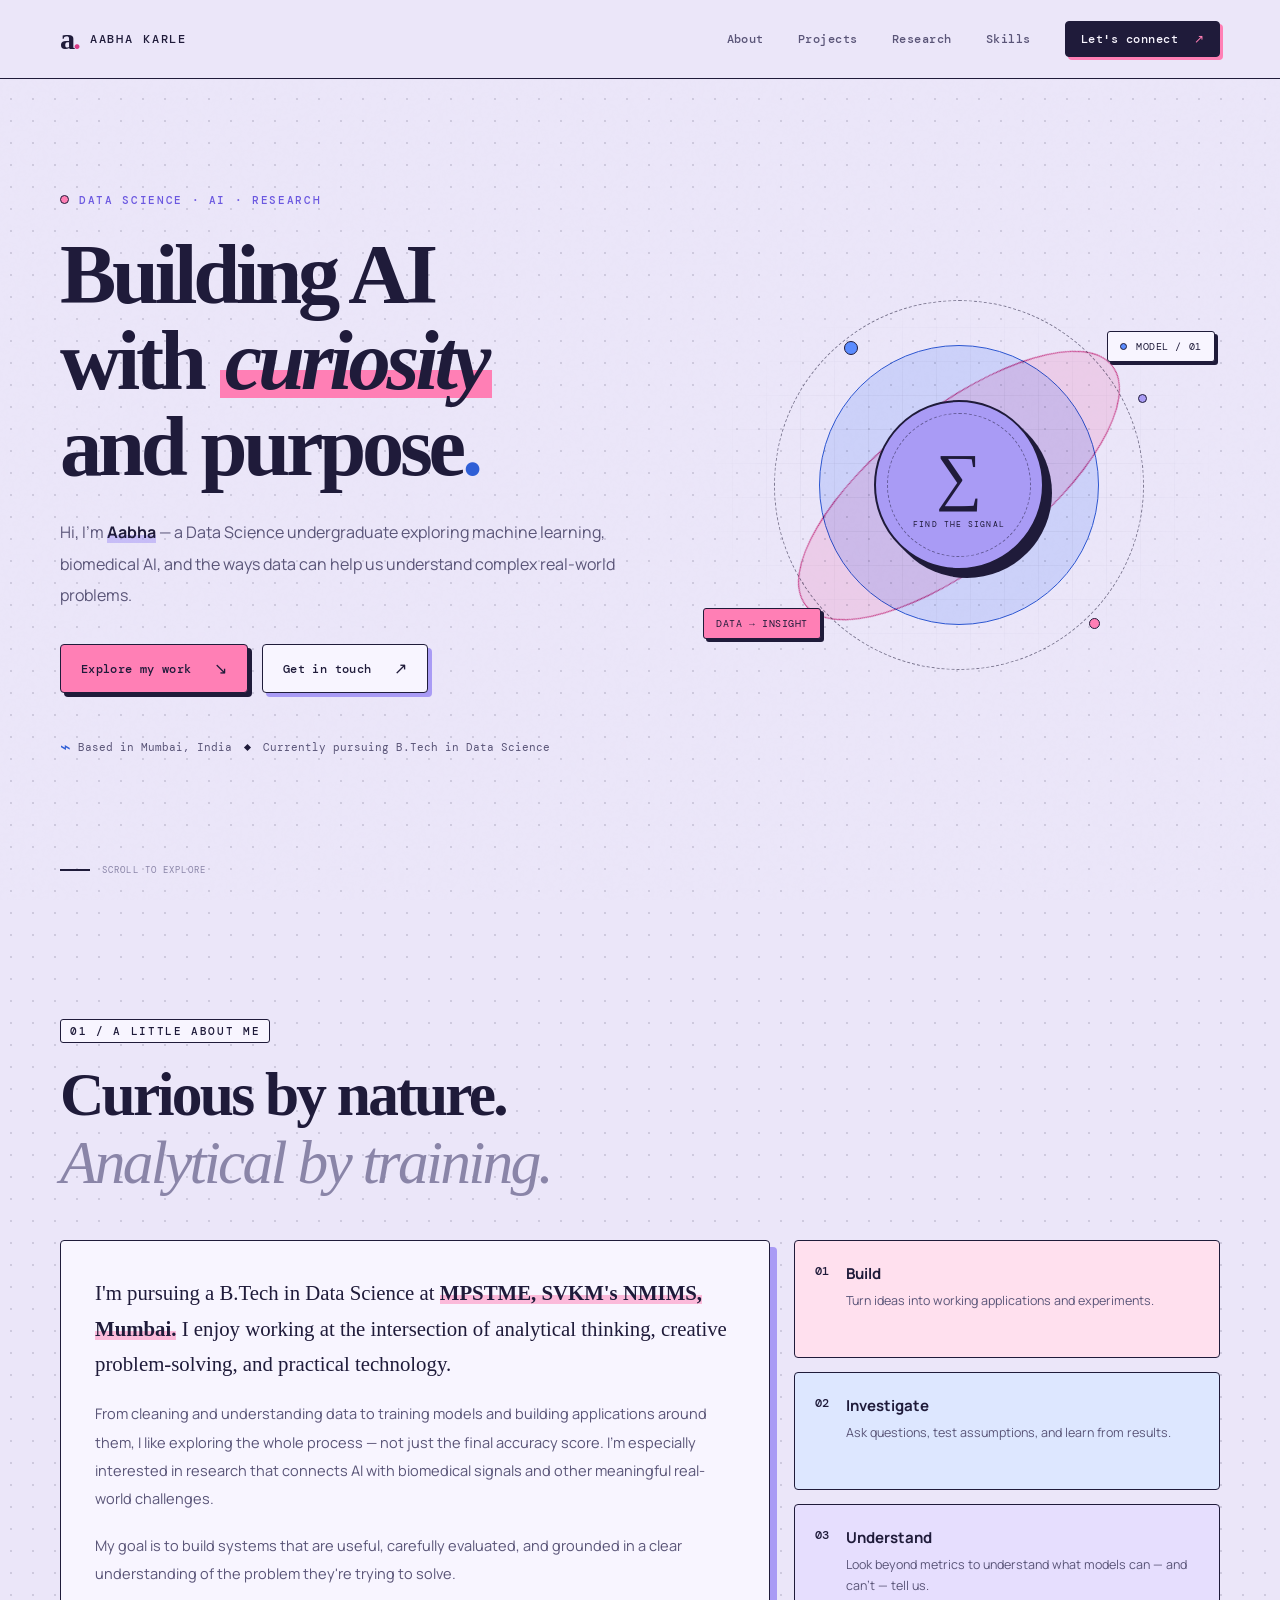
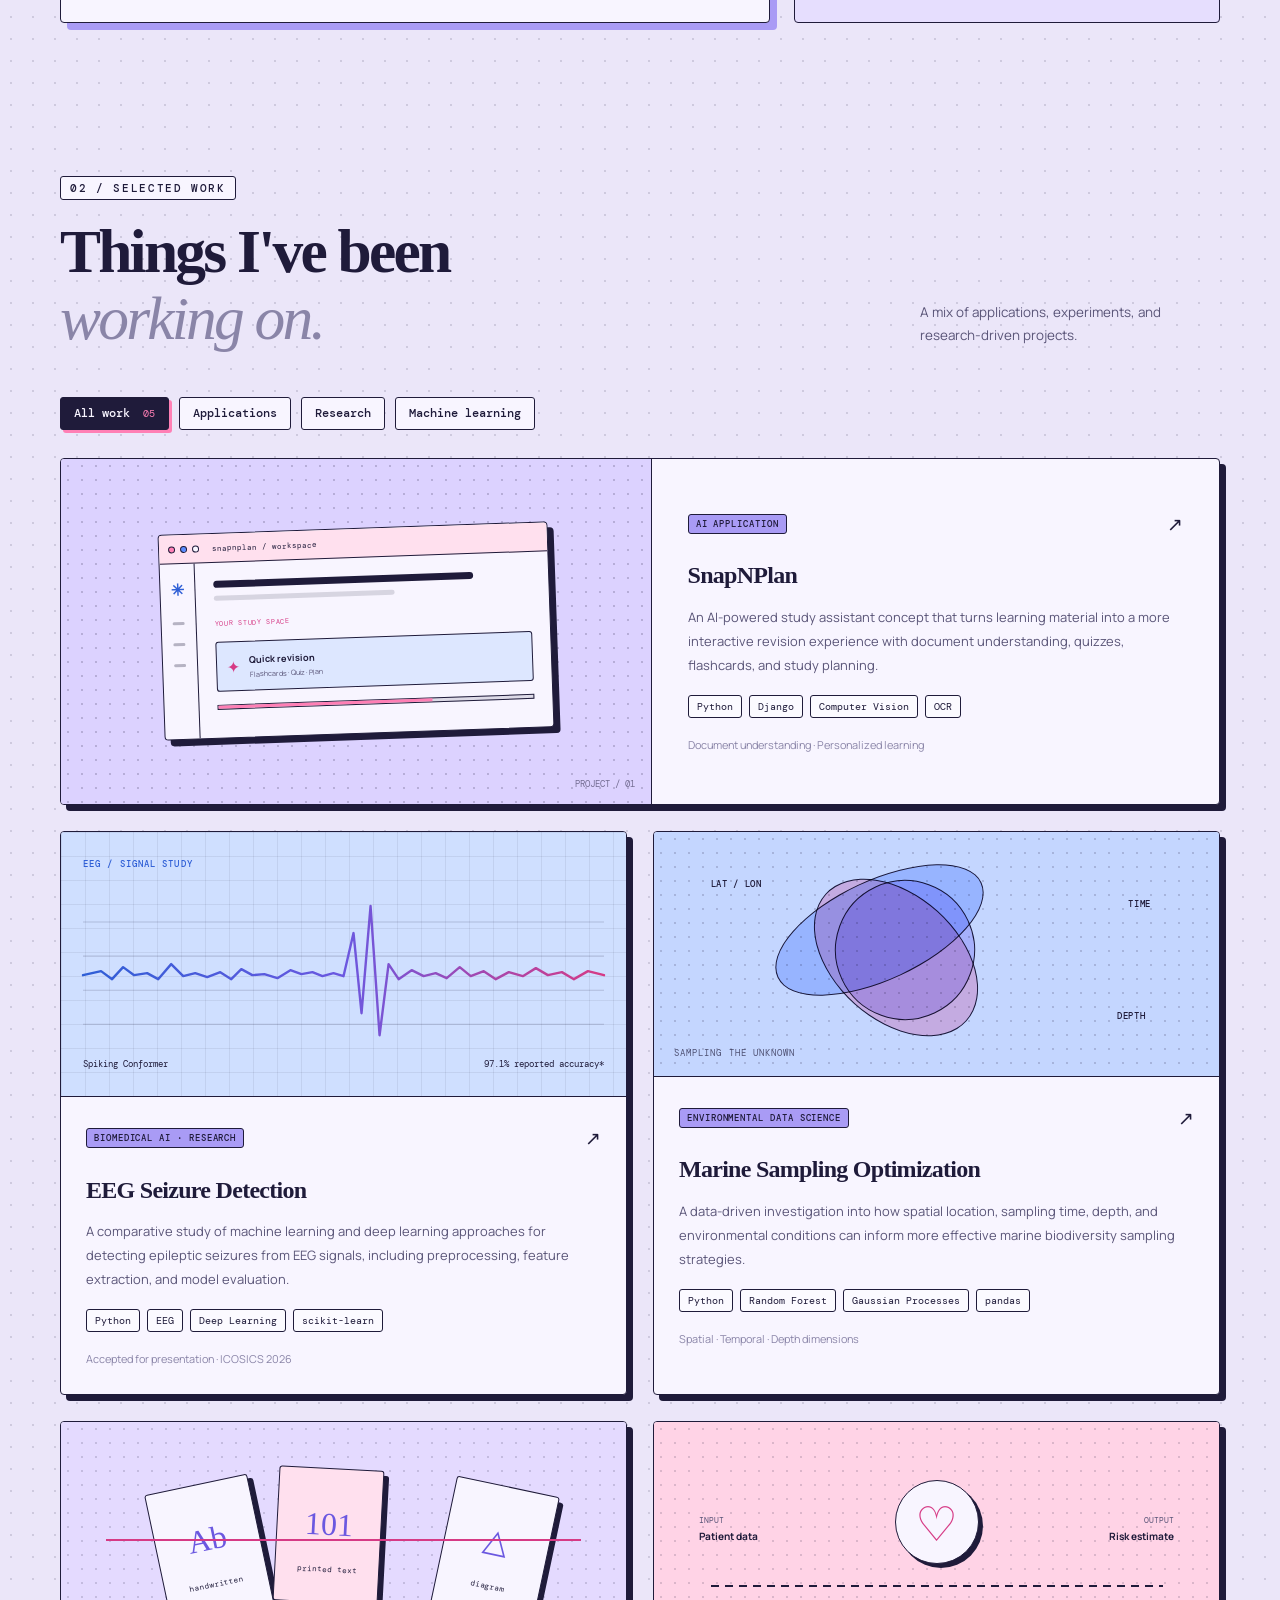
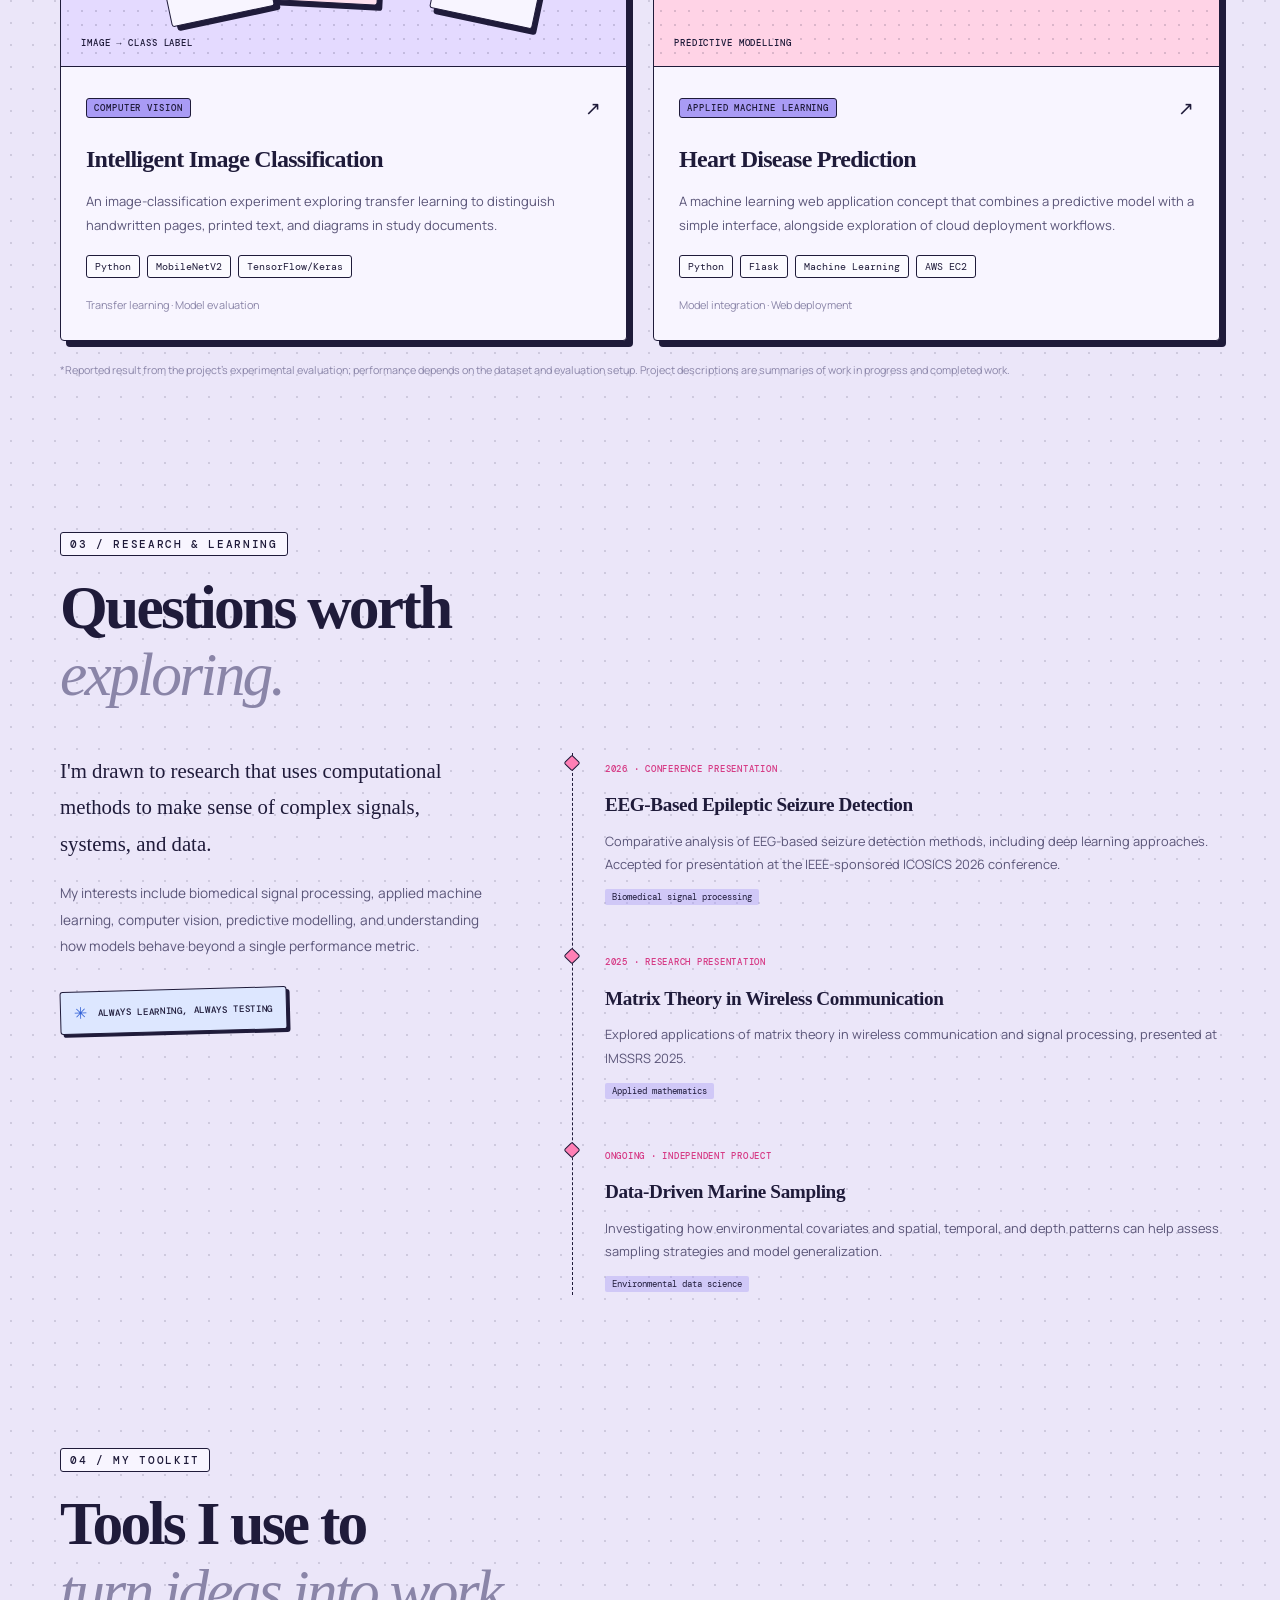
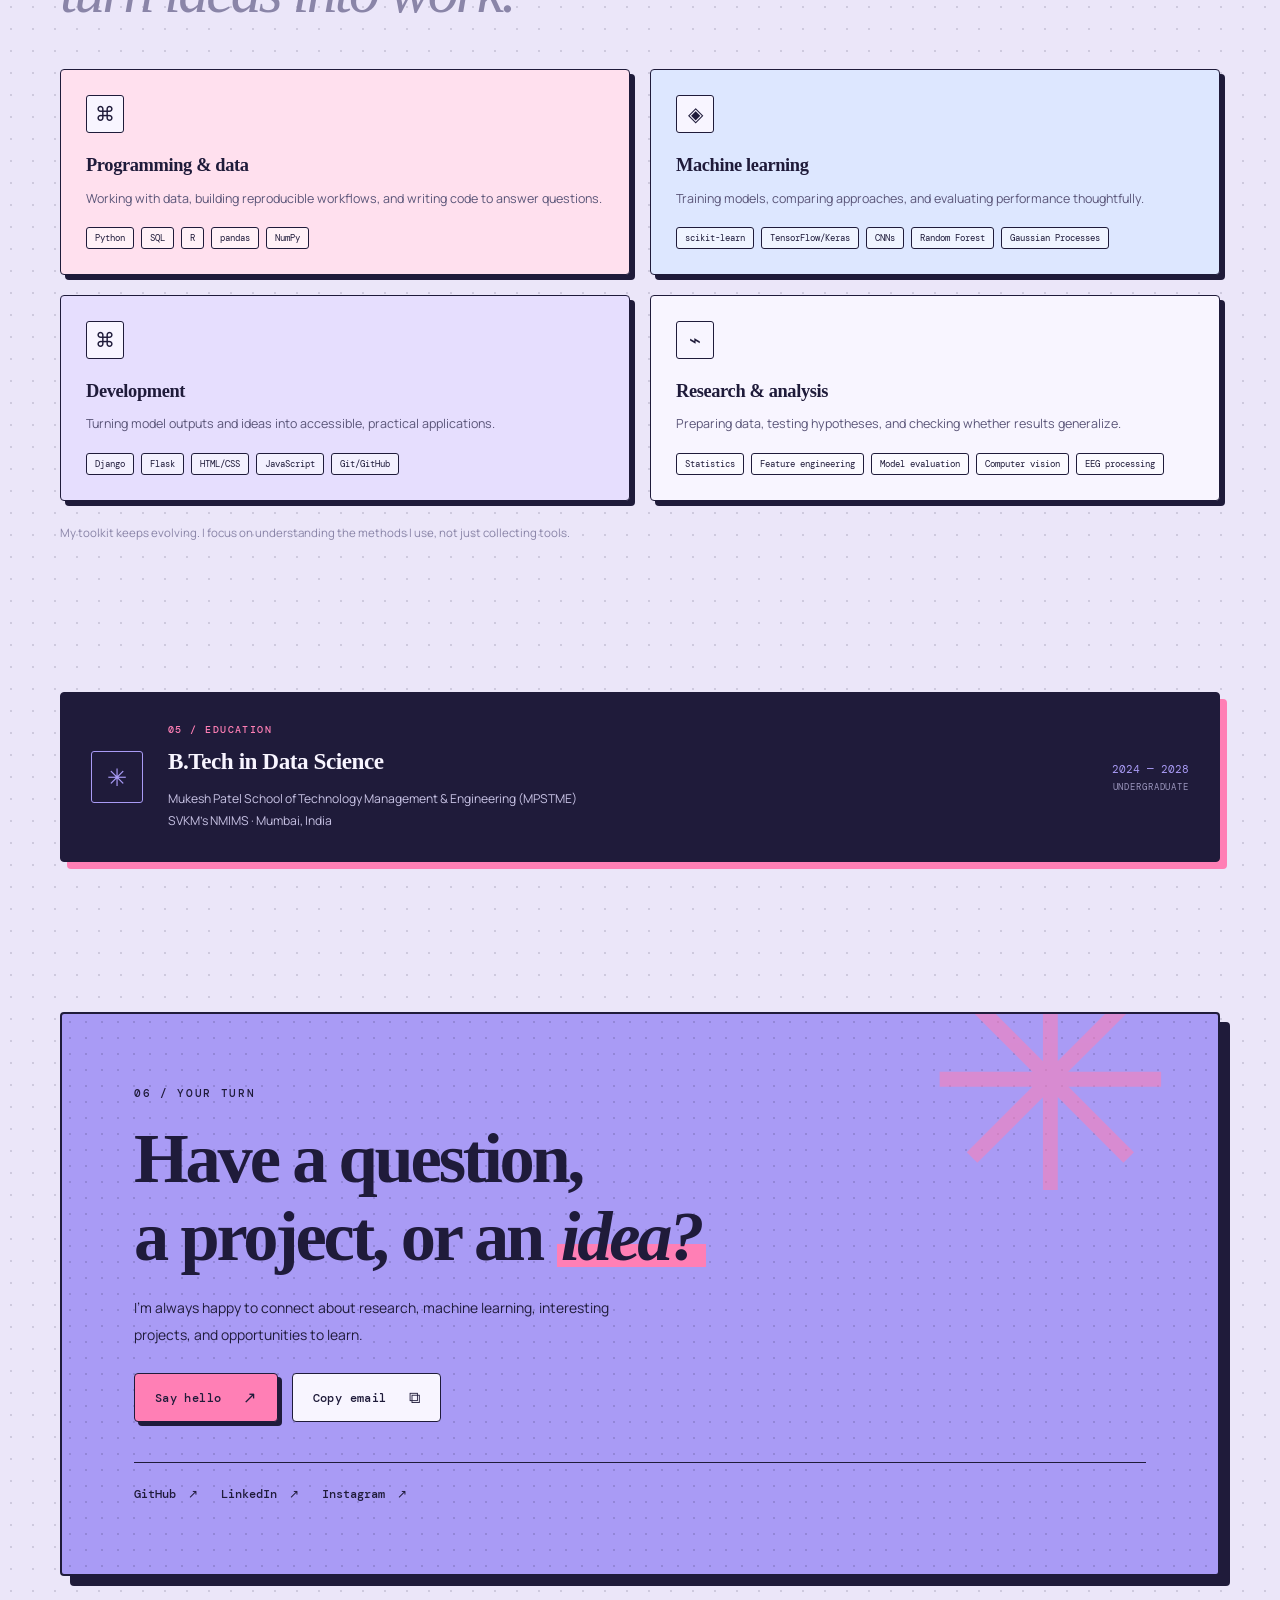
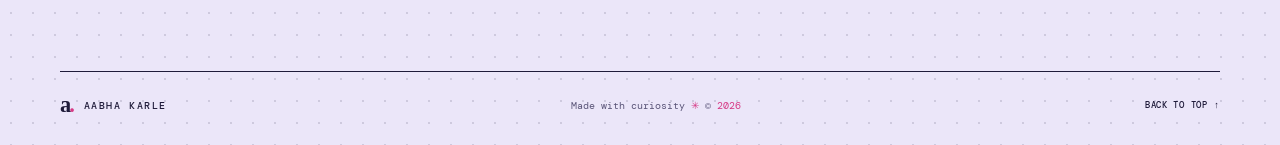
==== commit 470bdd35: "Update index.html" ====
--- a/index.html
+++ b/index.html
@@ -262,15 +262,12 @@
         <p class="contact-copy">I'm always happy to connect about research, machine learning, interesting projects, and opportunities to learn.</p>
 
         <div class="hero-actions contact-email">
-          <a class="button button-primary" href="mailto:karle.aabha@gmail.com?subject=Hello%20Aabha">
+          <a class="button button-primary" href="mailto:karle.aabha@gmail.com?subject=Hello%20Aabha&body=Hi%20Aabha%2C%0A%0A">
             Say hello <span>↗</span>
           </a>
           <button class="button button-quiet" id="copy-mail" type="button" style="cursor:pointer;">
             <b id="copy-label" style="font-weight:inherit;">Copy email</b> <span>⧉</span>
           </button>
-          <a class="button button-quiet" href="https://mail.google.com/mail/?view=cm&fs=1&to=karle.aabha@gmail.com&su=Hello%20Aabha" target="_blank" rel="noopener noreferrer">
-            Open in Gmail <span>↗</span>
-          </a>
         </div>
 
         <div class="social-links">
